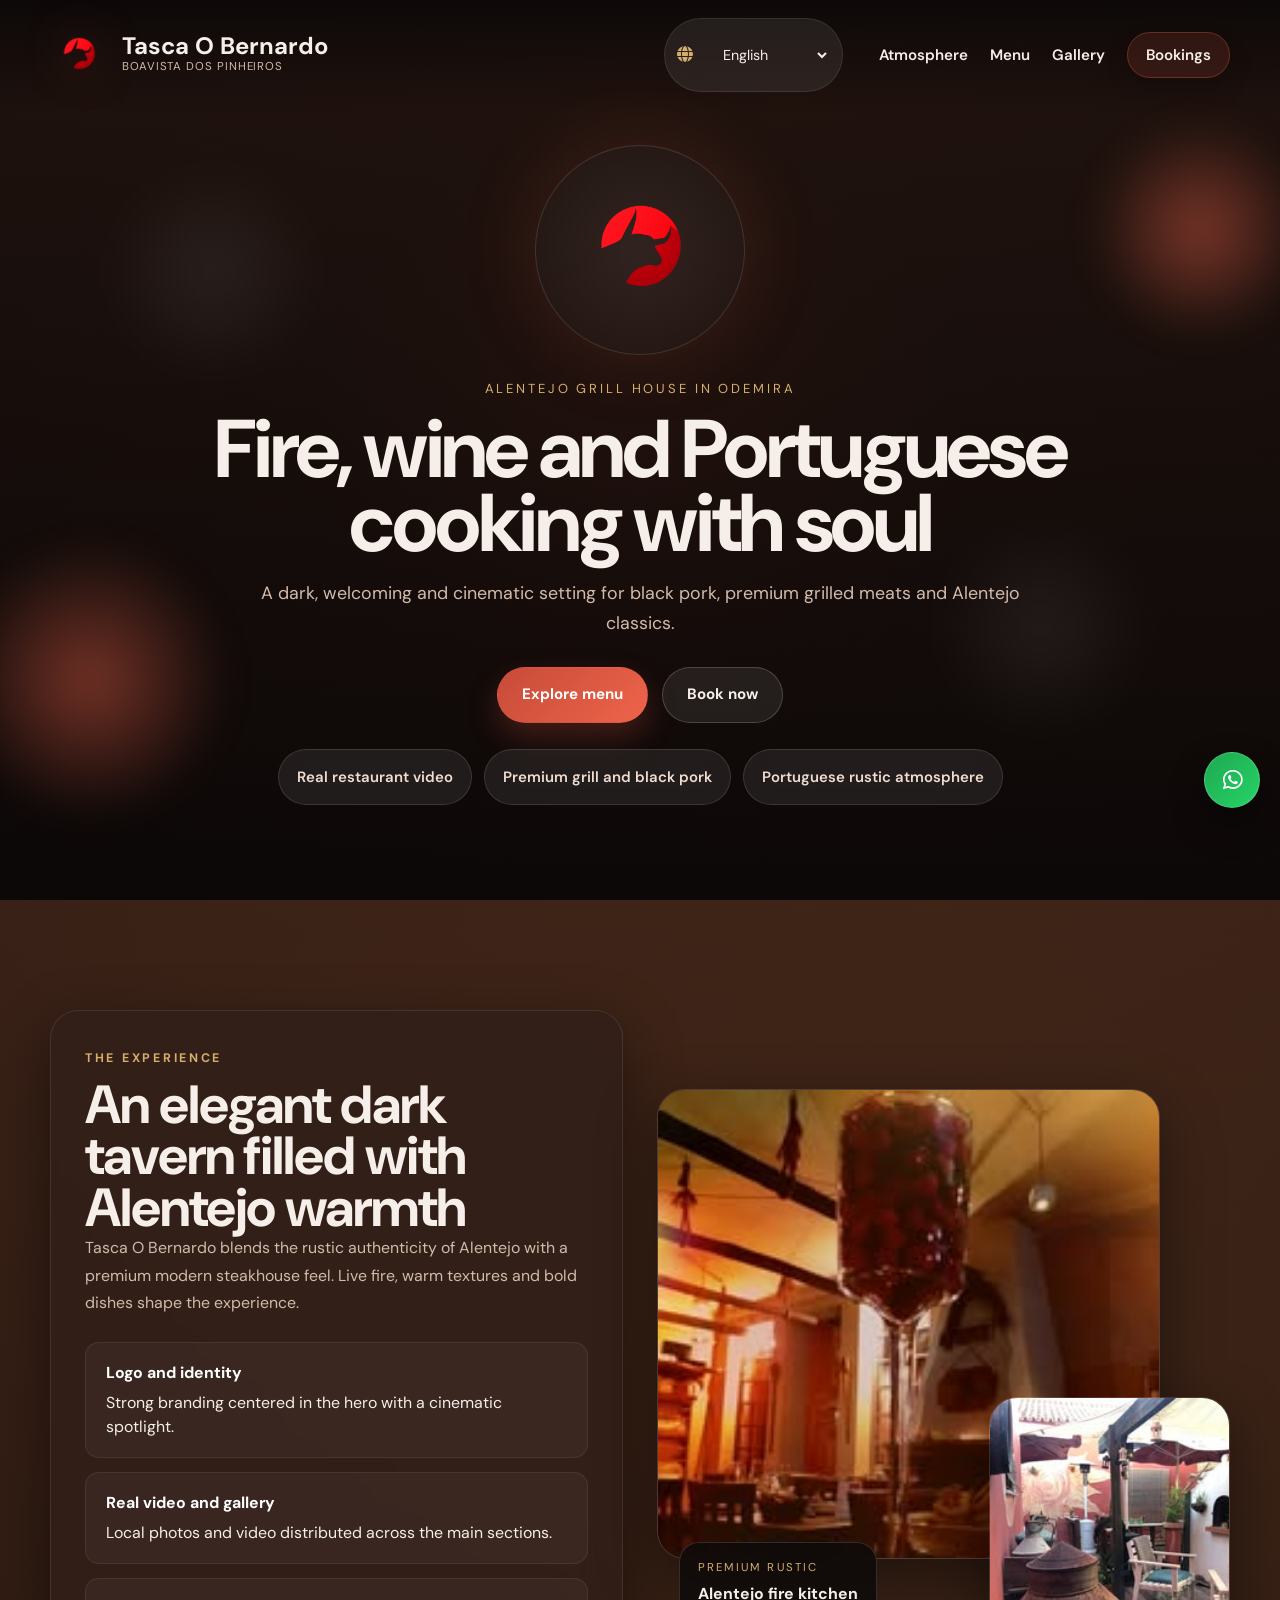
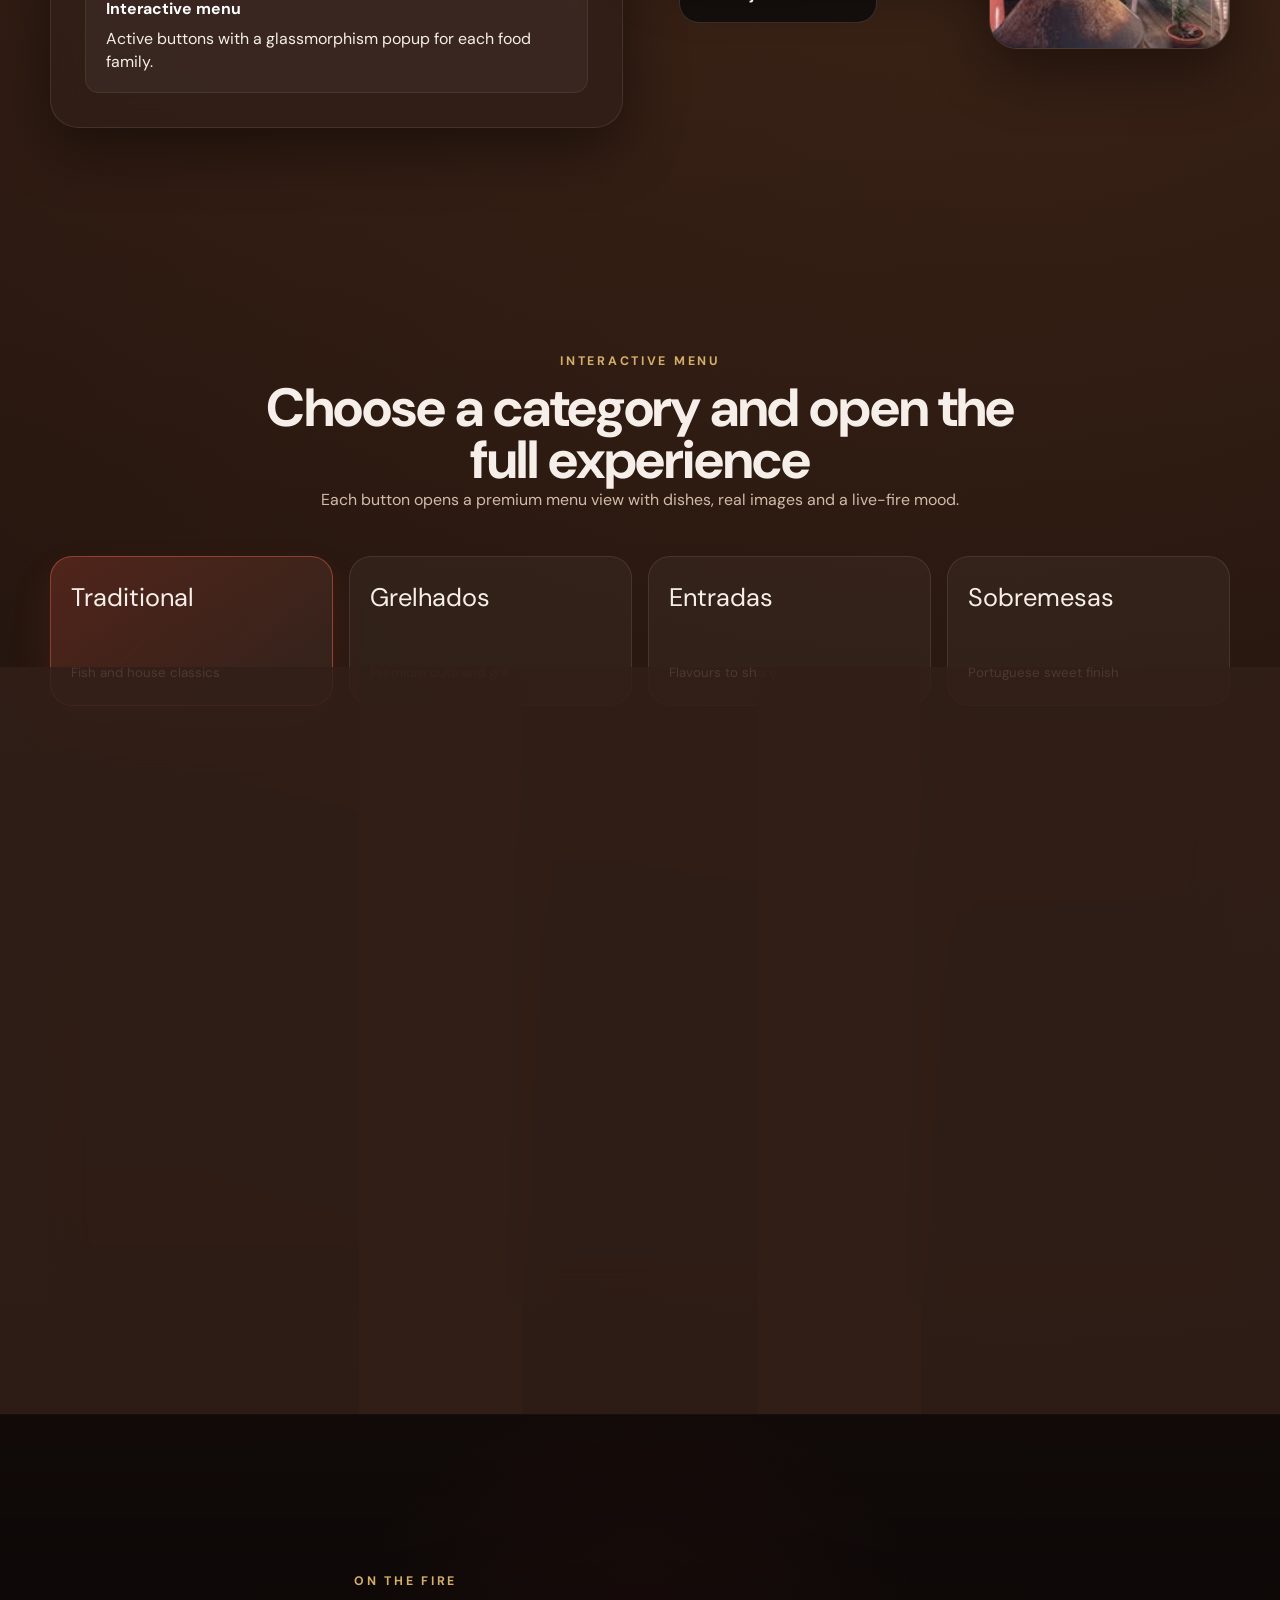
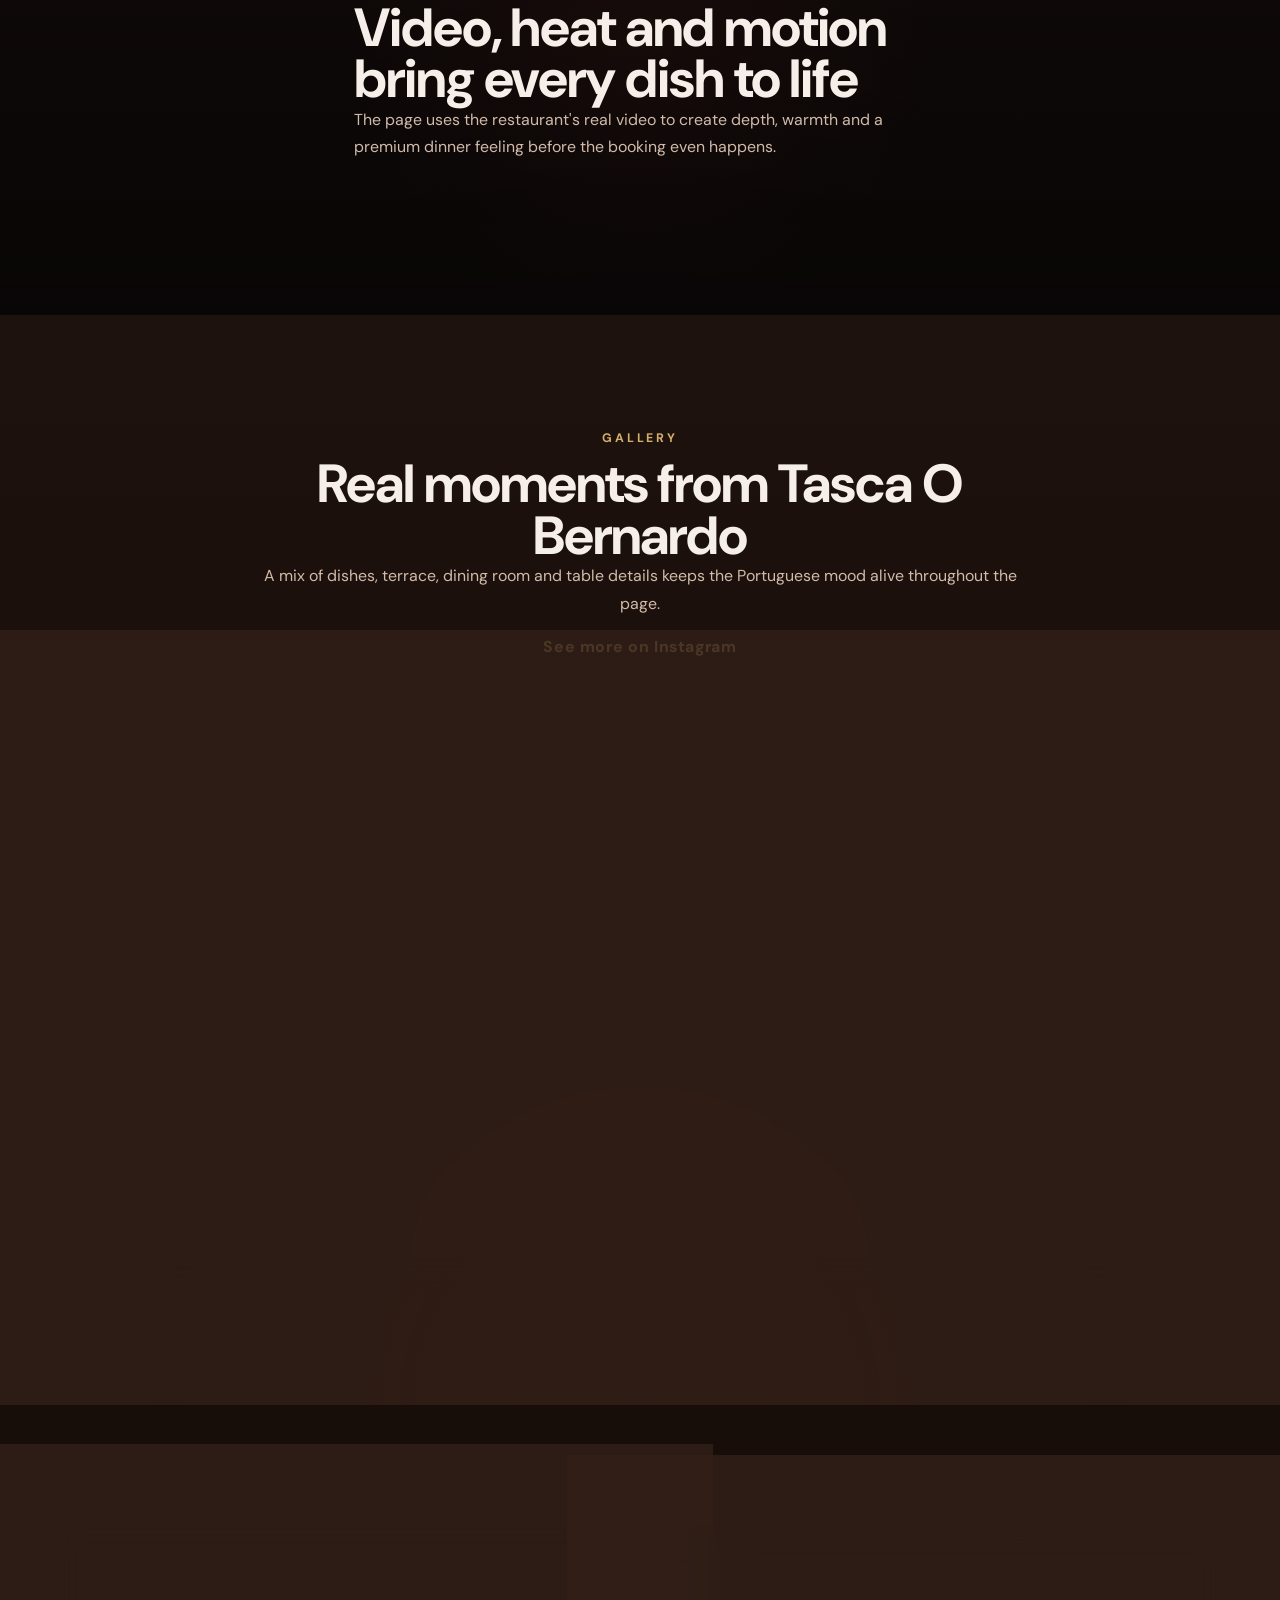
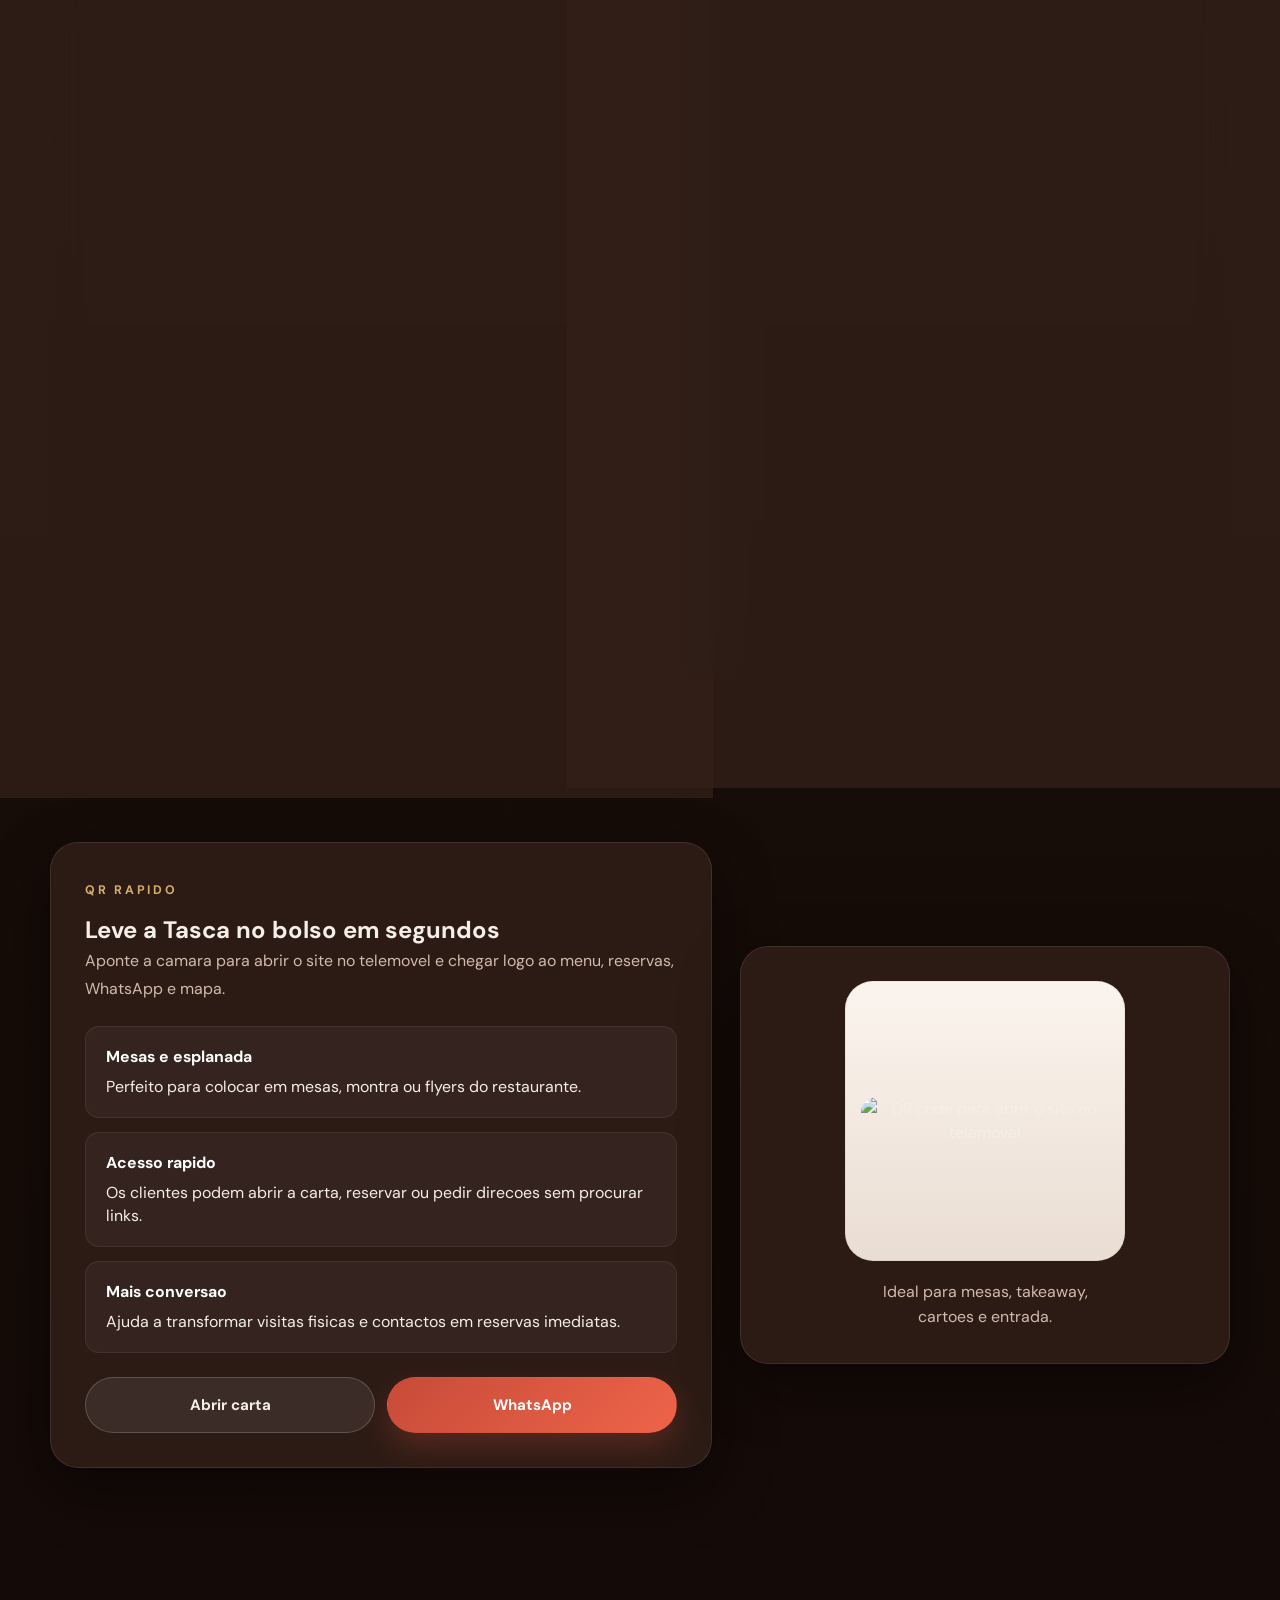
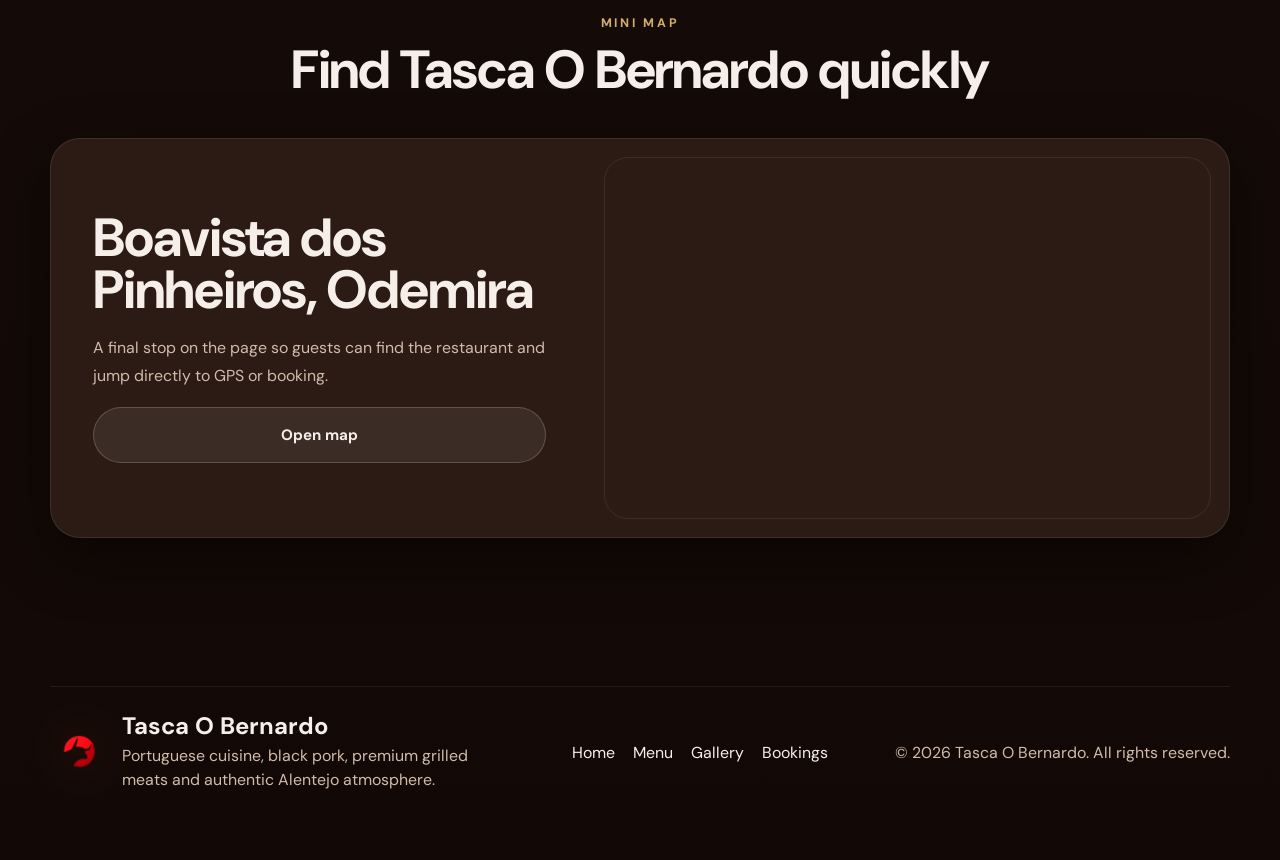
==== index.html @ 67c3524e "First commit" ====
<!DOCTYPE html>
<html lang="pt-PT">
<head>
    <meta charset="UTF-8">
    <meta name="viewport" content="width=device-width, initial-scale=1.0">
    <title>Tasca O Bernardo | Alentejo Grill House</title>
    <meta
        id="meta-description"
        name="description"
        content="Tasca O Bernardo em Boavista dos Pinheiros. Grelhados premium, porco preto, sabores do Alentejo, ambiente cinematografico e reservas rapidas."
    >
    <link rel="preconnect" href="https://fonts.googleapis.com">
    <link rel="preconnect" href="https://fonts.gstatic.com" crossorigin>
    <link href="https://fonts.googleapis.com/css2?family=DM+Sans:wght@400;500;700;800&display=swap" rel="stylesheet">
    <link rel="stylesheet" href="https://cdnjs.cloudflare.com/ajax/libs/font-awesome/6.4.0/css/all.min.css">
    <link rel="stylesheet" href="style.css">
</head>
<body>
    <a href="#main-content" class="skip-link">Saltar para o conteudo</a>

    <div class="site-shell">
        <nav class="navbar" aria-label="Navegacao principal">
            <div class="container nav-container">
                <a href="#home" class="brand-mark">
                    <img src="assets/images/tasca do bernardo logo.png" alt="Logo Tasca O Bernardo">
                    <span>
                        <strong>Tasca O Bernardo</strong>
                        <small>Boavista dos Pinheiros</small>
                    </span>
                </a>

                <div class="nav-actions">
                    <div class="language-switcher">
                        <i class="fas fa-globe" aria-hidden="true"></i>
                        <label for="language-select" class="sr-only">Selecionar idioma</label>
                        <select id="language-select" aria-label="Selecionar idioma">
                            <option value="pt">Português</option>
                            <option value="en">English</option>
                            <option value="es">Español</option>
                            <option value="fr">Français</option>
                            <option value="de">Deutsch</option>
                            <option value="it">Italiano</option>
                            <option value="nl">Nederlands</option>
                        </select>
                    </div>
                    <button class="hamburger" type="button" aria-label="Abrir menu" aria-expanded="false" aria-controls="primary-navigation">
                        <span class="bar"></span>
                        <span class="bar"></span>
                        <span class="bar"></span>
                    </button>
                </div>

                <ul class="nav-links" id="primary-navigation">
                    <li><a href="#about" data-copy="nav.story">Ambiente</a></li>
                    <li><a href="#menu-experience" data-copy="nav.menu">Carta</a></li>
                    <li><a href="#gallery" data-copy="nav.gallery">Galeria</a></li>
                    <li><a href="#contact" data-copy="nav.book">Reservas</a></li>
                </ul>
            </div>
        </nav>
        <div class="nav-backdrop" aria-hidden="true"></div>

        <main id="main-content">
            <header id="home" class="hero">
                <video
                    class="hero-video"
                    src="assets/images/AQMZI06CblpmwfCTXTdvBeIvR72ovQh9_UbAJkTEZILOD0b__8rgh8n3AA_0kz3x6SHCJ1X1GzTmnu69PPttwVN_xj80noxgqDsMZ_hiu1DZ9Q.mp4"
                    autoplay
                    muted
                    loop
                    playsinline
                ></video>
                <div class="hero-overlay"></div>
                <div class="ember ember-one"></div>
                <div class="ember ember-two"></div>
                <div class="smoke smoke-one"></div>
                <div class="smoke smoke-two"></div>

                <div class="container hero-content">
                    <div class="hero-logo-wrap reveal-up">
                        <img class="hero-logo" src="assets/images/tasca do bernardo logo.png" alt="Marca Tasca O Bernardo">
                    </div>
                    <p class="hero-kicker reveal-up" data-copy="hero.kicker">Alentejo grill house em Odemira</p>
                    <h1 class="reveal-up" data-copy="hero.title">Brasa, vinho e cozinha portuguesa com alma</h1>
                    <p class="hero-subtitle reveal-up" data-copy="hero.subtitle">
                        Um ambiente escuro, acolhedor e cinematografico para provar porco preto, grelhados premium e classicos alentejanos.
                    </p>
                    <div class="hero-buttons reveal-up">
                        <a href="#menu-experience" class="btn btn-primary" data-copy="hero.primaryCta">Explorar carta</a>
                        <a href="#contact" class="btn btn-secondary" data-copy="hero.secondaryCta">Reservar agora</a>
                    </div>
                    <ul class="hero-highlights reveal-up">
                        <li data-copy="hero.highlight1">Video real do restaurante</li>
                        <li data-copy="hero.highlight2">Brasa premium e porco preto</li>
                        <li data-copy="hero.highlight3">Atmosfera rustica portuguesa</li>
                    </ul>
                </div>
            </header>

            <section id="about" class="section section-story">
                <div class="container story-grid">
                    <div class="story-copy reveal">
                        <span class="section-tag" data-copy="story.tag">A experiencia</span>
                        <h2 data-copy="story.title">Uma tasca elegante, escura e cheia de calor alentejano</h2>
                        <p data-copy="story.body">
                            Tasca O Bernardo mistura a rustica autenticidade do Alentejo com um toque premium de steakhouse moderna. Brasa viva, texturas quentes, boa conversa e pratos intensos definem a experiencia.
                        </p>
                        <div class="story-points">
                            <article class="info-chip">
                                <strong data-copy="story.point1Title">Logo e identidade</strong>
                                <span data-copy="story.point1Text">Marca forte centrada no hero com destaque cinematografico.</span>
                            </article>
                            <article class="info-chip">
                                <strong data-copy="story.point2Title">Video e galeria real</strong>
                                <span data-copy="story.point2Text">Fotos e video locais espalhados pelas seccoes principais.</span>
                            </article>
                            <article class="info-chip">
                                <strong data-copy="story.point3Title">Carta interativa</strong>
                                <span data-copy="story.point3Text">Botoes ativos com popup glassmorphism para cada familia de pratos.</span>
                            </article>
                        </div>
                    </div>

                    <div class="story-visual reveal">
                        <div class="stack-card stack-card-main">
                            <img src="assets/images/image.png" alt="Ambiente acolhedor do restaurante">
                        </div>
                        <div class="stack-card stack-card-side">
                            <img src="assets/images/470162725_1665079141018444_509668604536751405_n.jpg" alt="Esplanada da Tasca O Bernardo">
                        </div>
                        <div class="floating-badge">
                            <span data-copy="story.badgeTop">Premium rustic</span>
                            <strong data-copy="story.badgeBottom">Alentejo fire kitchen</strong>
                        </div>
                    </div>
                </div>
            </section>

            <section id="menu-experience" class="section section-menu">
                <div class="container">
                    <div class="section-head reveal">
                        <span class="section-tag" data-copy="menu.tag">Carta interativa</span>
                        <h2 data-copy="menu.title">Escolha uma categoria e abra a experiencia completa</h2>
                        <p class="section-intro" data-copy="menu.intro">
                            Cada botao abre uma carta premium com pratos, imagens reais e ambiente visual inspirado na brasa.
                        </p>
                    </div>

                    <div class="menu-buttons reveal">
                        <button class="menu-button active" type="button" data-category="tradicional">
                            <span>Traditional</span>
                            <small data-copy="menu.buttonTraditional">Peixe e classicos da casa</small>
                        </button>
                        <button class="menu-button" type="button" data-category="grelhados">
                            <span>Grelhados</span>
                            <small data-copy="menu.buttonGrilled">Cortes premium e brasa</small>
                        </button>
                        <button class="menu-button" type="button" data-category="entradas">
                            <span>Entradas</span>
                            <small data-copy="menu.buttonStarters">Sabores para partilhar</small>
                        </button>
                        <button class="menu-button" type="button" data-category="sobremesas">
                            <span>Sobremesas</span>
                            <small data-copy="menu.buttonDesserts">Final doce portugues</small>
                        </button>
                    </div>

                    <div class="experience-grid">
                        <article class="experience-card reveal">
                            <div class="card-glow"></div>
                            <span class="section-tag">Fish</span>
                            <h3 data-copy="fish.title">Sabores do mar com sotaque alentejano</h3>
                            <p data-copy="fish.body">Camarao, ameijoas, sopa e acorda com textura de conforto e intensidade da costa.</p>
                            <ul class="feature-list">
                                <li>Shrimps</li>
                                <li>Clams</li>
                                <li>Açorda Alentejana</li>
                                <li>Soup Alentejana</li>
                            </ul>
                        </article>

                        <article class="experience-card reveal">
                            <div class="card-glow"></div>
                            <span class="section-tag">Grelhados</span>
                            <h3 data-copy="grill.title">Carnes premium com fogo lento e molhos intensos</h3>
                            <p data-copy="grill.body">Do lombo grelhado aos lombinhos com pimenta, cogumelos ou roquefort, a brasa e a estrela.</p>
                            <ul class="feature-list">
                                <li>Grilled Lamb Chop</li>
                                <li>Lombo Grelhado 250g</li>
                                <li>Espetada de Lombo</li>
                                <li>Lombinhos com Molho de Pimenta</li>
                            </ul>
                        </article>

                        <article class="experience-card reveal">
                            <div class="card-glow"></div>
                            <span class="section-tag">Porco Preto</span>
                            <h3 data-copy="blackPork.title">Cortes alentejanos para uma experiencia autentica</h3>
                            <p data-copy="blackPork.body">Secretos, plumas, lagartos e carne alentejana servidos com um acabamento robusto e memoravel.</p>
                            <ul class="feature-list">
                                <li>Secretos</li>
                                <li>Plumas</li>
                                <li>Lagartos</li>
                                <li>Carne Alentejana</li>
                            </ul>
                        </article>
                    </div>
                </div>
            </section>

            <section class="section section-cinematic">
                <video
                    class="section-video"
                    src="assets/images/AQMZI06CblpmwfCTXTdvBeIvR72ovQh9_UbAJkTEZILOD0b__8rgh8n3AA_0kz3x6SHCJ1X1GzTmnu69PPttwVN_xj80noxgqDsMZ_hiu1DZ9Q.mp4"
                    autoplay
                    muted
                    loop
                    playsinline
                ></video>
                <div class="section-video-overlay"></div>
                <div class="container cinematic-content reveal">
                    <span class="section-tag" data-copy="cinematic.tag">Ao rubro</span>
                    <h2 data-copy="cinematic.title">Video, fogo e movimento para dar vida a cada prato</h2>
                    <p data-copy="cinematic.body">A pagina usa o video real do restaurante para criar profundidade, calor e uma sensacao de jantar premium antes mesmo da reserva.</p>
                </div>
            </section>

            <section id="gallery" class="section section-gallery">
                <div class="container">
                    <div class="section-head reveal">
                        <span class="section-tag" data-copy="gallery.tag">Galeria</span>
                        <h2 data-copy="gallery.title">Momentos reais da Tasca O Bernardo</h2>
                        <p class="section-intro" data-copy="gallery.intro">Uma mistura de pratos, sala, esplanada e detalhes de mesa para manter a atmosfera portuguesa em toda a pagina.</p>
                        <a href="https://www.instagram.com/tascadobernardo/" class="gallery-link" data-copy="gallery.link" target="_blank" rel="noreferrer">Ver mais no Instagram</a>
                    </div>

                    <div class="gallery-slider reveal" id="gallery-slider" aria-label="Galeria de fotos" tabindex="0">
                        <div class="gallery-track">
                            <figure class="gallery-slide is-active">
                                <img src="assets/images/469957553_1665079424351749_782398373624564268_n.jpg" alt="Prato de carne grelhada">
                            </figure>
                            <figure class="gallery-slide">
                                <img src="assets/images/469875042_1665079437685081_3229248491716602161_n.jpg" alt="Costeletas com molho cremoso">
                            </figure>
                            <figure class="gallery-slide">
                                <img src="assets/images/469988535_1665079514351740_7717206032578285559_n.jpg" alt="Lombinhos com molho de cogumelos">
                            </figure>
                            <figure class="gallery-slide">
                                <img src="assets/images/55892336_331867177672987_6975823768346165248_n.jpg" alt="Açorda alentejana">
                            </figure>
                            <figure class="gallery-slide">
                                <img src="assets/images/55935496_331870727672632_7385020940612009984_n.jpg" alt="Cenouras alentejanas com azeitonas">
                            </figure>
                            <figure class="gallery-slide">
                                <img src="assets/images/image.png" alt="Taça e interior do restaurante">
                            </figure>
                            <figure class="gallery-slide">
                                <img src="assets/images/470162725_1665079141018444_509668604536751405_n.jpg" alt="Esplanada exterior">
                            </figure>
                            <figure class="gallery-slide">
                                <img src="assets/images/470125189_1665079541018404_1252334412030162214_n.jpg" alt="Entrada da Tasca O Bernardo">
                            </figure>
                        </div>
                        <div class="gallery-controls">
                            <button type="button" class="gallery-control" data-direction="prev" aria-label="Slide anterior">
                                <i class="fas fa-arrow-left"></i>
                            </button>
                            <button type="button" class="gallery-control" data-direction="next" aria-label="Slide seguinte">
                                <i class="fas fa-arrow-right"></i>
                            </button>
                        </div>
                        <div class="gallery-dots" id="gallery-dots" aria-label="Selecionar imagem da galeria"></div>
                    </div>
                </div>
            </section>

            <section id="contact" class="section section-contact">
                <div class="container contact-grid">
                    <div class="contact-panel reveal">
                        <span class="section-tag" data-copy="contact.tag">Reservas</span>
                        <h2 data-copy="contact.title">Reserve uma mesa para a sua proxima noite de brasa</h2>
                        <p class="section-intro contact-intro" data-copy="contact.intro">
                            Ligue, envie SMS, use WhatsApp ou preencha o formulario para preparar a sua reserva com rapidez.
                        </p>

                        <div class="contact-stack">
                            <div class="contact-card">
                                <i class="fas fa-phone"></i>
                                <div>
                                    <strong data-copy="contact.phoneTitle">Telefone</strong>
                                    <a href="tel:920461581">920 461 581</a>
                                </div>
                            </div>
                            <div class="contact-card">
                                <i class="fas fa-location-dot"></i>
                                <div>
                                    <strong data-copy="contact.addressTitle">Morada</strong>
                                    <span>Avenida do Comércio 6, Boavista dos Pinheiros, Odemira</span>
                                </div>
                            </div>
                        </div>

                        <div class="contact-facts">
                            <article class="fact-card">
                                <span class="fact-label" data-copy="contact.hoursTitle">Horário</span>
                                <strong data-copy="contact.hoursValue">Seg. a sáb. · 12:00-16:00 / 19:00-00:00</strong>
                                <span class="fact-note" data-copy="contact.hoursNote">Domingo encerrado</span>
                            </article>
                            <article class="fact-card">
                                <span class="fact-label" data-copy="contact.priceTitle">Preço médio</span>
                                <strong data-copy="contact.priceValue">15€-20€ por pessoa</strong>
                                <span class="fact-note" data-copy="contact.priceNote">Faixa pública média do restaurante</span>
                            </article>
                        </div>

                        <div class="social-row">
                            <a href="https://www.instagram.com/tascadobernardo/" class="social-link" aria-label="Instagram" target="_blank" rel="noreferrer">
                                <i class="fab fa-instagram"></i>
                            </a>
                            <a href="http://facebook.com/tascaobernardo" class="social-link" aria-label="Facebook" target="_blank" rel="noreferrer">
                                <i class="fab fa-facebook-f"></i>
                            </a>
                            <a href="https://wa.me/351920461581?text=Olá%20Tasca%20O%20Bernardo,%20gostaria%20de%20fazer%20uma%20reserva." class="social-link" aria-label="WhatsApp" target="_blank" rel="noreferrer">
                                <i class="fab fa-whatsapp"></i>
                            </a>
                        </div>
                    </div>

                    <div class="reservation-panel reveal">
                        <form id="reservation-form" novalidate>
                            <div class="form-head">
                                <h3 data-copy="form.title">Pedido de reserva</h3>
                                <p data-copy="form.subtitle">Escolha os detalhes e enviamos consigo para confirmar.</p>
                            </div>
                            <div class="form-group">
                                <label for="name" data-copy="form.name">Nome</label>
                                <input id="name" name="name" type="text" placeholder="O seu nome" autocomplete="name" enterkeyhint="next" required>
                            </div>
                            <div class="form-row">
                                <div class="form-group">
                                    <label for="phone" data-copy="form.phone">Telefone</label>
                                    <input id="phone" name="phone" type="tel" placeholder="+351..." autocomplete="tel" inputmode="tel" enterkeyhint="next" required>
                                </div>
                                <div class="form-group">
                                    <label for="guests" data-copy="form.guests">Pessoas</label>
                                    <select id="guests" name="guests" required>
                                        <option value="">Selecionar</option>
                                        <option value="2">2 pessoas</option>
                                        <option value="4">4 pessoas</option>
                                        <option value="6">6 pessoas</option>
                                        <option value="8+">8 ou mais</option>
                                    </select>
                                </div>
                            </div>
                            <div class="form-row">
                                <div class="form-group">
                                    <label for="date" data-copy="form.date">Data</label>
                                    <input id="date" name="date" type="date" autocomplete="off" required>
                                </div>
                                <div class="form-group">
                                    <label for="time" data-copy="form.time">Hora</label>
                                    <input id="time" name="time" type="time" autocomplete="off" required>
                                </div>
                            </div>
                            <div class="form-group">
                                <label for="message" data-copy="form.message">Pedido especial</label>
                                <textarea id="message" name="message" rows="4" placeholder="Ex.: aniversario, mesa na esplanada, jantar romântico..." enterkeyhint="send"></textarea>
                            </div>
                            <button type="submit" class="btn btn-primary btn-block" data-copy="form.submit">Preparar reserva</button>
                            <p id="form-message" class="form-message" aria-live="polite"></p>
                            <div id="reservation-actions" class="reservation-actions" hidden>
                                <a id="reservation-sms" href="#" class="btn btn-secondary" data-copy="form.sms">Enviar por SMS</a>
                                <a id="reservation-call" href="tel:920461581" class="btn btn-dark" data-copy="form.call">Ligar agora</a>
                            </div>
                        </form>
                    </div>
                </div>
            </section>

            <section class="section section-qr">
                <div class="container qr-grid">
                    <div class="qr-copy reveal">
                        <span class="section-tag" data-copy="qr.tag">QR rapido</span>
                        <h2 data-copy="qr.title">Leve a Tasca no bolso em segundos</h2>
                        <p class="section-intro" data-copy="qr.intro">
                            Aponte a camara para abrir o site no telemovel e chegar logo ao menu, reservas, WhatsApp e mapa.
                        </p>
                        <div class="qr-points">
                            <article class="info-chip">
                                <strong data-copy="qr.point1Title">Mesas e esplanada</strong>
                                <span data-copy="qr.point1Text">Perfeito para colocar em mesas, montra ou flyers do restaurante.</span>
                            </article>
                            <article class="info-chip">
                                <strong data-copy="qr.point2Title">Acesso rapido</strong>
                                <span data-copy="qr.point2Text">Os clientes podem abrir a carta, reservar ou pedir direcoes sem procurar links.</span>
                            </article>
                            <article class="info-chip">
                                <strong data-copy="qr.point3Title">Mais conversao</strong>
                                <span data-copy="qr.point3Text">Ajuda a transformar visitas fisicas e contactos em reservas imediatas.</span>
                            </article>
                        </div>
                        <div class="qr-actions">
                            <a href="#menu-experience" class="btn btn-secondary" data-copy="qr.menu">Abrir carta</a>
                            <a href="https://wa.me/351920461581?text=Olá%20Tasca%20O%20Bernardo,%20gostaria%20de%20fazer%20uma%20reserva." class="btn btn-primary" data-copy="qr.whatsapp" target="_blank" rel="noreferrer">WhatsApp</a>
                        </div>
                    </div>

                    <div class="qr-card reveal">
                        <div class="qr-frame">
                            <img id="qr-code-image" src="" alt="QR code para abrir o site no telemovel">
                        </div>
                        <p class="qr-note" data-copy="qr.note">Ideal para mesas, takeaway, cartoes e entrada.</p>
                    </div>
                </div>
            </section>

            <section class="section section-map">
                <div class="container">
                    <div class="section-head reveal">
                        <span class="section-tag" data-copy="map.tag">Mini map</span>
                        <h2 data-copy="map.title">Encontre a Tasca O Bernardo rapidamente</h2>
                    </div>
                    <div class="map-card reveal">
                        <div class="map-copy">
                            <h3 data-copy="map.copyTitle">Boavista dos Pinheiros, Odemira</h3>
                            <p data-copy="map.copyBody">Uma ultima paragem na pagina para localizar a casa e seguir diretamente para a reserva ou para o GPS.</p>
                            <a
                                href="https://www.google.com/maps/search/?api=1&query=Avenida+do+Com%C3%A9rcio+6,+Boavista+dos+Pinheiros,+Odemira,+Portugal"
                                target="_blank"
                                rel="noreferrer"
                                class="btn btn-secondary"
                                data-copy="map.button"
                            >Abrir no mapa</a>
                        </div>
                        <div class="map-frame">
                            <iframe
                                title="Mapa Tasca O Bernardo"
                                src="https://www.google.com/maps?q=Avenida%20do%20Com%C3%A9rcio%206,%20Boavista%20dos%20Pinheiros,%20Odemira,%20Portugal&output=embed"
                                loading="lazy"
                                referrerpolicy="no-referrer-when-downgrade"
                            ></iframe>
                        </div>
                    </div>
                </div>
            </section>
        </main>

        <footer class="footer">
            <div class="container footer-content">
                <div class="footer-brand">
                    <img src="assets/images/tasca do bernardo logo.png" alt="Marca Tasca O Bernardo">
                    <div>
                        <strong>Tasca O Bernardo</strong>
                        <p data-copy="footer.text">Cozinha portuguesa, porco preto, grelhados premium e atmosfera alentejana autêntica.</p>
                    </div>
                </div>
                <div class="footer-links">
                    <a href="#home">Home</a>
                    <a href="#menu-experience" data-copy="footer.menu">Carta</a>
                    <a href="#gallery" data-copy="footer.gallery">Galeria</a>
                    <a href="#contact" data-copy="footer.book">Reservas</a>
                </div>
                <p class="footer-copy" data-copy="footer.copy">© 2026 Tasca O Bernardo. Todos os direitos reservados.</p>
            </div>
        </footer>
    </div>

    <div class="menu-modal" id="menu-modal" hidden>
        <div class="menu-modal-backdrop" data-close-modal></div>
        <div class="menu-modal-panel" role="dialog" aria-modal="true" aria-labelledby="menu-modal-title" tabindex="-1">
            <button class="menu-modal-close" type="button" aria-label="Fechar modal" data-close-modal>
                <i class="fas fa-xmark"></i>
            </button>
            <div class="menu-modal-media" id="menu-modal-media"></div>
            <div class="menu-modal-body">
                <span class="section-tag" id="menu-modal-tag">Carta</span>
                <h3 id="menu-modal-title">Categoria</h3>
                <p id="menu-modal-description" class="menu-modal-description"></p>
                <div id="menu-modal-groups" class="menu-modal-groups"></div>
            </div>
        </div>
    </div>

    <a
        class="whatsapp-float"
        href="https://wa.me/351920461581?text=Olá%20Tasca%20O%20Bernardo,%20gostaria%20de%20reservar%20uma%20mesa."
        target="_blank"
        rel="noreferrer"
        aria-label="Reservar por WhatsApp"
    >
        <i class="fab fa-whatsapp"></i>
    </a>

    <a href="#home" class="back-to-top" aria-label="Voltar ao topo">
        <i class="fas fa-arrow-up"></i>
    </a>

    <script src="script.js"></script>
</body>
</html>
---- style.css ----
:root {
    --bg: #2a1a14;
    --bg-deep: #170d09;
    --surface: rgba(49, 31, 24, 0.84);
    --surface-strong: rgba(64, 40, 31, 0.92);
    --surface-soft: rgba(255, 255, 255, 0.07);
    --stroke: rgba(255, 255, 255, 0.09);
    --stroke-strong: rgba(255, 255, 255, 0.18);
    --text: #f6efe9;
    --muted: #d2bbab;
    --accent: #c74b38;
    --accent-strong: #ee644a;
    --accent-soft: rgba(199, 75, 56, 0.18);
    --gold: #d4ae6b;
    --shadow: 0 20px 60px rgba(0, 0, 0, 0.45);
    --radius-lg: 28px;
    --radius-md: 20px;
    --radius-sm: 14px;
    --container: min(1180px, calc(100% - 32px));
    --transition: 260ms ease;
    --font-display: "Google Sans", "Google Sans Text", "Product Sans", "DM Sans", sans-serif;
    --font-body: "Google Sans", "Google Sans Text", "Product Sans", "DM Sans", sans-serif;
}

* {
    box-sizing: border-box;
    margin: 0;
    padding: 0;
}

html {
    font-size: clamp(14px, 0.18vw + 13.6px, 16px);
    scroll-behavior: smooth;
}

main > header,
main > section {
    scroll-margin-top: 108px;
}

body {
    font-family: var(--font-body);
    line-height: 1.5;
    background:
        radial-gradient(circle at top, rgba(164, 86, 54, 0.2), transparent 34%),
        radial-gradient(circle at 80% 20%, rgba(142, 88, 42, 0.12), transparent 26%),
        linear-gradient(180deg, #2d1b14 0%, #1a0f0a 52%, #120906 100%);
    color: var(--text);
    min-height: 100vh;
    overflow-x: hidden;
}

body.menu-open,
body.modal-open {
    overflow: hidden;
}

img,
video,
iframe {
    display: block;
    max-width: 100%;
}

button,
input,
textarea,
select {
    font: inherit;
}

a {
    color: inherit;
    text-decoration: none;
}

ul {
    list-style: none;
}

.container {
    width: var(--container);
    margin: 0 auto;
}

.site-shell {
    position: relative;
}

.skip-link,
.sr-only {
    position: absolute;
}

.skip-link {
    left: 18px;
    top: -48px;
    z-index: 1000;
    background: var(--accent);
    color: #fff;
    padding: 10px 14px;
    border-radius: 999px;
    transition: top var(--transition);
}

.skip-link:focus {
    top: 18px;
}

.sr-only {
    width: 1px;
    height: 1px;
    padding: 0;
    margin: -1px;
    overflow: hidden;
    clip: rect(0, 0, 0, 0);
    white-space: nowrap;
    border: 0;
}

.section {
    position: relative;
    padding: 110px 0;
}

.section-story {
    overflow: clip;
}

.section-head {
    text-align: center;
    margin: 0 auto 42px;
    max-width: 760px;
}

.gallery-link {
    display: inline-flex;
    align-items: center;
    justify-content: center;
    margin-top: 18px;
    color: var(--gold);
    font-weight: 700;
    letter-spacing: 0.04em;
}

.gallery-link:hover,
.gallery-link:focus-visible {
    color: #f4d099;
}

.section-tag {
    display: inline-flex;
    align-items: center;
    gap: 8px;
    margin-bottom: 12px;
    letter-spacing: 0.22em;
    text-transform: uppercase;
    color: var(--gold);
    font-size: 0.78rem;
    font-weight: 700;
}

.section-head h2,
.story-copy h2,
.cinematic-content h2,
.contact-panel h2,
.map-copy h3,
.experience-card h3,
.menu-modal-body h3 {
    font-family: var(--font-display);
    font-size: clamp(2rem, 4.2vw, 3.45rem);
    line-height: 0.96;
    letter-spacing: -0.02em;
}

.section-intro,
.story-copy p,
.experience-card p,
.cinematic-content p,
.contact-intro,
.map-copy p,
.menu-modal-description {
    color: var(--muted);
    line-height: 1.72;
}

.navbar {
    position: fixed;
    inset: 0 0 auto;
    z-index: 40;
    padding: 18px 0;
    background: linear-gradient(180deg, rgba(8, 6, 7, 0.8), rgba(8, 6, 7, 0));
    transition: padding var(--transition), background-color var(--transition), box-shadow var(--transition);
}

.navbar.scrolled {
    padding: 12px 0;
    background: rgba(12, 9, 10, 0.92);
    backdrop-filter: blur(16px);
    box-shadow: 0 14px 40px rgba(0, 0, 0, 0.32);
}

.nav-container {
    display: flex;
    align-items: center;
    justify-content: space-between;
    gap: 24px;
}

.brand-mark {
    display: inline-flex;
    align-items: center;
    gap: 14px;
    flex: 1 1 auto;
    min-width: 0;
}

.brand-mark img,
.footer-brand img {
    width: 58px;
    height: 58px;
    object-fit: contain;
    filter: drop-shadow(0 0 24px rgba(238, 100, 74, 0.3));
}

.brand-mark strong,
.footer-brand strong {
    display: block;
    font-family: var(--font-display);
    font-size: 1.5rem;
    line-height: 0.95;
}

.brand-mark small {
    display: block;
    color: var(--muted);
    letter-spacing: 0.08em;
    text-transform: uppercase;
    font-size: 0.72rem;
}

.nav-actions {
    margin-left: auto;
    display: flex;
    align-items: center;
    flex-shrink: 0;
    gap: 14px;
}

.language-switcher {
    display: inline-flex;
    align-items: center;
    gap: 10px;
    padding: 8px 12px;
    background: rgba(255, 255, 255, 0.08);
    border: 1px solid var(--stroke);
    border-radius: 999px;
    backdrop-filter: blur(14px);
}

.language-switcher i {
    color: var(--gold);
}

.language-switcher select {
    width: auto;
    border: 0;
    background: transparent;
    color: var(--text);
    font-size: 0.9rem;
    outline: none;
    cursor: pointer;
}

.language-switcher option {
    color: #111;
}

.nav-links {
    display: flex;
    align-items: center;
    gap: 22px;
    margin-left: 12px;
}

.nav-links a {
    position: relative;
    color: var(--text);
    font-weight: 600;
    font-size: 0.95rem;
}

.nav-links li:last-child a {
    padding: 12px 18px;
    border-radius: 999px;
    background: rgba(199, 75, 56, 0.16);
    border: 1px solid rgba(238, 100, 74, 0.3);
    box-shadow: 0 12px 24px rgba(0, 0, 0, 0.14);
}

.nav-links a::after {
    content: "";
    position: absolute;
    left: 0;
    bottom: -8px;
    width: 100%;
    height: 2px;
    transform: scaleX(0);
    transform-origin: center;
    background: linear-gradient(90deg, transparent, var(--accent-strong), transparent);
    transition: transform var(--transition);
}

.nav-links a:hover::after,
.nav-links a:focus-visible::after {
    transform: scaleX(1);
}

.nav-links li:last-child a::after {
    display: none;
}

.nav-backdrop {
    position: fixed;
    inset: 0;
    z-index: 38;
    background: rgba(4, 3, 4, 0.54);
    backdrop-filter: blur(3px);
    opacity: 0;
    pointer-events: none;
    transition: opacity var(--transition);
}

body.menu-open .nav-backdrop {
    opacity: 1;
    pointer-events: auto;
}

.hamburger {
    display: none;
    border: 0;
    background: rgba(255, 255, 255, 0.08);
    border-radius: 12px;
    padding: 10px;
    cursor: pointer;
}

.bar {
    display: block;
    width: 24px;
    height: 2px;
    background: #fff;
    transition: transform var(--transition), opacity var(--transition);
}

.bar + .bar {
    margin-top: 5px;
}

.hero {
    position: relative;
    min-height: 100vh;
    display: flex;
    align-items: center;
    overflow: hidden;
}

.hero-video,
.section-video {
    position: absolute;
    inset: 0;
    width: 100%;
    height: 100%;
    object-fit: cover;
}

.hero-overlay,
.section-video-overlay {
    position: absolute;
    inset: 0;
    background:
        linear-gradient(180deg, rgba(7, 5, 6, 0.55), rgba(7, 5, 6, 0.9)),
        radial-gradient(circle at center, rgba(199, 75, 56, 0.18), transparent 42%);
}

.hero-content,
.cinematic-content {
    position: relative;
    z-index: 2;
}

.hero-content {
    padding: 140px 0 90px;
    display: grid;
    justify-items: center;
    text-align: center;
}

.hero-logo-wrap {
    display: inline-flex;
    justify-content: center;
    align-items: center;
    width: min(210px, 44vw);
    aspect-ratio: 1;
    margin-bottom: 24px;
    border-radius: 50%;
    background: radial-gradient(circle, rgba(255, 255, 255, 0.08), rgba(255, 255, 255, 0.01));
    border: 1px solid rgba(255, 255, 255, 0.12);
    box-shadow: 0 0 80px rgba(238, 100, 74, 0.15);
}

.hero-logo {
    width: 72%;
    height: auto;
    object-fit: contain;
}

.hero-kicker {
    color: var(--gold);
    text-transform: uppercase;
    letter-spacing: 0.22em;
    font-size: 0.82rem;
    margin-bottom: 14px;
}

.hero h1 {
    font-family: var(--font-display);
    font-size: clamp(2.85rem, 6.8vw, 5.15rem);
    line-height: 0.9;
    max-width: 980px;
    margin: 0 auto 18px;
    letter-spacing: -0.04em;
}

.hero-subtitle {
    max-width: 760px;
    margin: 0 auto 28px;
    color: var(--muted);
    font-size: clamp(0.96rem, 1.7vw, 1.12rem);
    line-height: 1.7;
}

.hero-buttons {
    display: flex;
    justify-content: center;
    flex-wrap: wrap;
    gap: 14px;
    margin-bottom: 26px;
}

.hero-highlights {
    display: flex;
    justify-content: center;
    flex-wrap: wrap;
    gap: 12px;
}

.hero-highlights li {
    display: inline-flex;
    align-items: center;
    justify-content: center;
    min-height: 56px;
    padding: 12px 18px;
    border-radius: 999px;
    background: rgba(255, 255, 255, 0.08);
    border: 1px solid rgba(255, 255, 255, 0.12);
    color: #f1ddd0;
    font-size: 0.94rem;
    font-weight: 600;
    backdrop-filter: blur(10px);
}

.btn {
    display: inline-flex;
    justify-content: center;
    align-items: center;
    gap: 10px;
    min-height: 56px;
    padding: 14px 24px;
    border-radius: 999px;
    border: 1px solid transparent;
    cursor: pointer;
    font-size: 0.95rem;
    font-weight: 700;
    transition: transform var(--transition), box-shadow var(--transition), background-color var(--transition), border-color var(--transition);
}

.btn:hover,
.btn:focus-visible,
.menu-button:hover,
.menu-button:focus-visible,
.gallery-control:hover,
.gallery-control:focus-visible,
.social-link:hover,
.social-link:focus-visible,
.back-to-top:hover,
.back-to-top:focus-visible,
.whatsapp-float:hover,
.whatsapp-float:focus-visible {
    transform: translateY(-2px);
}

.btn-primary {
    background: linear-gradient(135deg, var(--accent), var(--accent-strong));
    color: #fff;
    box-shadow: 0 14px 30px rgba(199, 75, 56, 0.28);
}

.btn-secondary {
    background: rgba(255, 255, 255, 0.08);
    border-color: rgba(255, 255, 255, 0.18);
    color: var(--text);
}

.btn-dark {
    background: rgba(11, 9, 10, 0.82);
    border-color: rgba(255, 255, 255, 0.16);
    color: var(--text);
}

.story-grid,
.contact-grid,
.map-card {
    display: grid;
    gap: 34px;
    align-items: center;
}

.story-grid > *,
.contact-grid > *,
.map-card > * {
    min-width: 0;
}

.story-grid,
.contact-grid {
    grid-template-columns: repeat(2, minmax(0, 1fr));
}

.story-copy,
.contact-panel,
.reservation-panel,
.map-card,
.experience-card,
.gallery-slider,
.menu-modal-panel {
    background: var(--surface);
    border: 1px solid var(--stroke);
    box-shadow: var(--shadow);
    backdrop-filter: blur(18px);
}

.story-copy,
.contact-panel,
.reservation-panel {
    border-radius: var(--radius-lg);
    padding: clamp(24px, 3vw, 34px);
}

.story-points {
    display: grid;
    gap: 14px;
    margin-top: 26px;
}

.info-chip {
    padding: 18px 20px;
    border-radius: var(--radius-sm);
    background: rgba(255, 255, 255, 0.04);
    border: 1px solid rgba(255, 255, 255, 0.07);
}

.info-chip strong {
    display: block;
    margin-bottom: 6px;
    color: #fff;
}

.story-visual {
    position: relative;
    min-height: 560px;
    isolation: isolate;
}

.stack-card {
    position: absolute;
    overflow: hidden;
    border-radius: 28px;
    border: 1px solid rgba(255, 255, 255, 0.12);
    box-shadow: var(--shadow);
}

.stack-card img {
    width: 100%;
    height: 100%;
    object-fit: cover;
}

.stack-card-main {
    inset: 0 70px 90px 0;
}

.stack-card-side {
    width: 42%;
    height: 45%;
    right: 0;
    bottom: 0;
}

.floating-badge {
    position: absolute;
    left: 22px;
    bottom: 26px;
    z-index: 2;
    padding: 16px 18px;
    border-radius: 20px;
    background: rgba(11, 9, 10, 0.78);
    border: 1px solid rgba(255, 255, 255, 0.14);
    backdrop-filter: blur(12px);
}

.floating-badge span {
    display: block;
    color: var(--gold);
    text-transform: uppercase;
    letter-spacing: 0.18em;
    font-size: 0.72rem;
    margin-bottom: 6px;
}

.menu-buttons {
    display: grid;
    grid-template-columns: repeat(auto-fit, minmax(min(100%, 220px), 1fr));
    gap: 16px;
    margin-bottom: 32px;
}

.menu-button {
    position: relative;
    display: flex;
    flex-direction: column;
    justify-content: space-between;
    text-align: left;
    min-height: 150px;
    padding: 22px 20px;
    border-radius: 22px;
    border: 1px solid var(--stroke);
    background: rgba(255, 255, 255, 0.04);
    color: var(--text);
    cursor: pointer;
    transition: transform var(--transition), background-color var(--transition), border-color var(--transition), box-shadow var(--transition);
}

.menu-button span {
    display: block;
    font-family: var(--font-display);
    font-size: 1.6rem;
    margin-bottom: 8px;
}

.menu-button small {
    color: var(--muted);
    line-height: 1.5;
}

.menu-button.active {
    background: linear-gradient(135deg, rgba(199, 75, 56, 0.26), rgba(255, 255, 255, 0.05));
    border-color: rgba(238, 100, 74, 0.46);
    box-shadow: 0 22px 40px rgba(199, 75, 56, 0.14);
}

.experience-grid {
    display: grid;
    grid-template-columns: repeat(auto-fit, minmax(260px, 1fr));
    gap: 18px;
}

.experience-card {
    position: relative;
    overflow: hidden;
    display: grid;
    gap: 14px;
    border-radius: 24px;
    padding: 28px;
}

.card-glow {
    position: absolute;
    inset: auto -10% -20% auto;
    width: 150px;
    height: 150px;
    border-radius: 50%;
    background: radial-gradient(circle, rgba(238, 100, 74, 0.28), transparent 70%);
    filter: blur(8px);
}

.feature-list {
    display: grid;
    gap: 10px;
    margin-top: 22px;
}

.feature-list li {
    position: relative;
    padding-left: 18px;
    color: #f2e1d2;
}

.feature-list li::before {
    content: "";
    position: absolute;
    left: 0;
    top: 10px;
    width: 8px;
    height: 8px;
    border-radius: 50%;
    background: linear-gradient(135deg, var(--gold), var(--accent-strong));
    box-shadow: 0 0 12px rgba(238, 100, 74, 0.45);
}

.section-cinematic {
    overflow: hidden;
    min-height: 440px;
    display: flex;
    align-items: center;
}

.cinematic-content {
    max-width: 660px;
    padding: 44px;
    border-radius: 30px;
}

.section-gallery {
    background:
        linear-gradient(180deg, rgba(255, 255, 255, 0.01), rgba(255, 255, 255, 0)),
        radial-gradient(circle at bottom, rgba(199, 75, 56, 0.08), transparent 40%);
}

.gallery-slider {
    position: relative;
    display: grid;
    overflow: hidden;
    border-radius: 30px;
    padding: 16px;
}

.gallery-track {
    position: relative;
    min-height: clamp(320px, 52vw, 560px);
}

.gallery-slide {
    position: absolute;
    inset: 0;
    opacity: 0;
    transform: scale(1.03);
    transition: opacity 700ms ease, transform 700ms ease;
}

.gallery-slide.is-active {
    opacity: 1;
    transform: scale(1);
}

.gallery-slide img {
    width: 100%;
    height: clamp(320px, 52vw, 560px);
    object-fit: cover;
    border-radius: 24px;
}

.gallery-controls {
    position: absolute;
    right: 32px;
    bottom: 32px;
    display: flex;
    gap: 10px;
    z-index: 2;
}

.gallery-dots {
    position: absolute;
    left: 50%;
    bottom: 28px;
    z-index: 2;
    display: flex;
    gap: 10px;
    flex-wrap: wrap;
    justify-content: center;
    width: min(100% - 164px, 320px);
    transform: translateX(-50%);
}

.gallery-dot {
    width: 12px;
    height: 12px;
    border: 1px solid rgba(255, 255, 255, 0.34);
    border-radius: 999px;
    background: rgba(255, 255, 255, 0.22);
    cursor: pointer;
    transition: width var(--transition), background-color var(--transition), border-color var(--transition), transform var(--transition);
}

.gallery-dot.is-active {
    width: 36px;
    background: var(--accent-strong);
    border-color: rgba(255, 255, 255, 0.56);
}

.gallery-control,
.social-link,
.back-to-top,
.whatsapp-float,
.menu-modal-close {
    display: inline-flex;
    justify-content: center;
    align-items: center;
    border: 1px solid var(--stroke-strong);
    background: rgba(11, 9, 10, 0.78);
    color: #fff;
    transition: transform var(--transition), background-color var(--transition), border-color var(--transition);
}

.gallery-control,
.social-link,
.menu-modal-close {
    width: 48px;
    height: 48px;
    border-radius: 50%;
    cursor: pointer;
}

.contact-stack {
    display: grid;
    gap: 14px;
    margin-top: 26px;
}

.contact-facts {
    display: grid;
    grid-template-columns: repeat(2, minmax(0, 1fr));
    gap: 14px;
    margin-top: 18px;
}

.fact-card {
    display: grid;
    gap: 8px;
    padding: 18px 20px;
    border-radius: var(--radius-sm);
    background: rgba(255, 255, 255, 0.04);
    border: 1px solid rgba(255, 255, 255, 0.08);
}

.fact-label {
    color: var(--gold);
    font-size: 0.8rem;
    font-weight: 700;
    letter-spacing: 0.16em;
    text-transform: uppercase;
}

.fact-card strong {
    font-size: 1rem;
    line-height: 1.45;
}

.fact-note {
    color: var(--muted);
    line-height: 1.55;
}

.contact-card {
    display: flex;
    gap: 14px;
    align-items: center;
    padding: 18px 20px;
    border-radius: var(--radius-sm);
    background: rgba(255, 255, 255, 0.04);
    border: 1px solid rgba(255, 255, 255, 0.08);
}

.contact-card i {
    font-size: 1.2rem;
    color: var(--gold);
    margin-top: 4px;
}

.contact-card strong {
    display: block;
    margin-bottom: 5px;
}

.social-row {
    display: flex;
    flex-wrap: wrap;
    gap: 12px;
    margin-top: 26px;
}

.social-link:hover,
.whatsapp-float,
.back-to-top,
.menu-modal-close:hover {
    background: rgba(199, 75, 56, 0.18);
    border-color: rgba(238, 100, 74, 0.4);
}

.reservation-panel form {
    display: grid;
    gap: 16px;
}

.form-head h3 {
    font-family: var(--font-display);
    font-size: clamp(1.8rem, 3vw, 2.1rem);
    margin-bottom: 6px;
}

.form-head p,
.form-message {
    color: var(--muted);
}

.form-group {
    display: grid;
    gap: 8px;
}

.form-group label {
    font-size: 0.92rem;
    font-weight: 700;
}

.form-row {
    display: grid;
    grid-template-columns: repeat(2, minmax(0, 1fr));
    gap: 14px;
}

input,
textarea,
select {
    width: 100%;
    min-height: 56px;
    border: 1px solid rgba(255, 255, 255, 0.12);
    background: rgba(255, 255, 255, 0.05);
    color: var(--text);
    border-radius: 16px;
    padding: 14px 16px;
    outline: none;
    transition: border-color var(--transition), box-shadow var(--transition), background-color var(--transition);
}

textarea {
    min-height: 138px;
    resize: vertical;
}

input::placeholder,
textarea::placeholder {
    color: rgba(255, 255, 255, 0.48);
}

input:focus,
textarea:focus,
select:focus {
    border-color: rgba(238, 100, 74, 0.6);
    box-shadow: 0 0 0 3px rgba(199, 75, 56, 0.18);
    background: rgba(255, 255, 255, 0.08);
}

input[aria-invalid="true"],
textarea[aria-invalid="true"],
select[aria-invalid="true"] {
    border-color: rgba(255, 110, 110, 0.8);
}

.btn-block {
    width: 100%;
}

.form-message {
    min-height: 24px;
    font-size: 0.94rem;
}

.form-message.success {
    color: #d9f0c0;
}

.form-message.error {
    color: #ffb3aa;
}

.reservation-actions {
    display: flex;
    flex-wrap: wrap;
    gap: 12px;
}

.reservation-actions .btn {
    flex: 1 1 220px;
}

.section-qr {
    padding-top: 44px;
}

.qr-grid {
    display: grid;
    grid-template-columns: minmax(0, 1.15fr) minmax(280px, 0.85fr);
    gap: 28px;
    align-items: center;
}

.qr-copy,
.qr-card {
    background: var(--surface);
    border: 1px solid var(--stroke);
    box-shadow: var(--shadow);
    backdrop-filter: blur(18px);
    border-radius: var(--radius-lg);
    padding: clamp(24px, 3vw, 34px);
}

.qr-points {
    display: grid;
    gap: 14px;
    margin-top: 24px;
}

.qr-actions {
    display: flex;
    flex-wrap: wrap;
    gap: 12px;
    margin-top: 24px;
}

.qr-actions .btn {
    flex: 1 1 180px;
}

.qr-card {
    display: grid;
    justify-items: center;
    gap: 18px;
    text-align: center;
}

.qr-frame {
    display: grid;
    place-items: center;
    width: min(100%, 280px);
    aspect-ratio: 1;
    padding: 16px;
    border-radius: 28px;
    background: linear-gradient(180deg, rgba(255, 248, 242, 0.98), rgba(244, 232, 221, 0.95));
    box-shadow: inset 0 0 0 1px rgba(104, 62, 42, 0.08);
}

.qr-frame img {
    width: 100%;
    height: auto;
    border-radius: 16px;
}

.qr-note {
    max-width: 24ch;
    color: var(--muted);
    line-height: 1.6;
}

.reservation-actions[hidden] {
    display: none;
}

.section-map {
    padding-top: 32px;
}

.map-card {
    grid-template-columns: minmax(0, 0.95fr) minmax(0, 1.15fr);
    align-items: stretch;
    border-radius: 30px;
    padding: 18px;
}

.map-copy {
    display: grid;
    align-content: center;
    gap: 18px;
    padding: 24px;
}

.map-frame {
    overflow: hidden;
    border-radius: 24px;
    min-height: 360px;
    border: 1px solid rgba(255, 255, 255, 0.08);
}

.map-frame iframe {
    width: 100%;
    height: 100%;
    min-height: 360px;
    border: 0;
}

.footer {
    padding: 38px 0 calc(68px + env(safe-area-inset-bottom, 0px));
}

.footer-content {
    display: grid;
    grid-template-columns: 1.3fr 1fr auto;
    gap: 20px;
    align-items: center;
    padding-top: 28px;
    border-top: 1px solid rgba(255, 255, 255, 0.08);
}

.footer-brand {
    display: flex;
    gap: 14px;
    align-items: center;
}

.footer-brand p {
    margin-top: 6px;
    color: var(--muted);
}

.footer-links {
    display: flex;
    justify-content: center;
    gap: 18px;
}

.footer-copy {
    color: var(--muted);
    text-align: right;
}

.menu-modal {
    position: fixed;
    inset: 0;
    z-index: 60;
}

.menu-modal[hidden] {
    display: none;
}

.menu-modal-backdrop {
    position: absolute;
    inset: 0;
    background: rgba(5, 4, 5, 0.78);
    backdrop-filter: blur(8px);
}

.menu-modal-panel {
    position: relative;
    z-index: 1;
    display: flex;
    flex-direction: column;
    width: min(1080px, calc(100% - 28px));
    max-height: calc(100vh - 40px);
    margin: 20px auto;
    border-radius: 30px;
    overflow: hidden;
}

.menu-modal-media {
    position: relative;
    min-height: 260px;
    background: linear-gradient(135deg, rgba(199, 75, 56, 0.2), rgba(212, 174, 107, 0.06));
}

.menu-modal-media video,
.menu-modal-media img {
    width: 100%;
    height: 260px;
    object-fit: cover;
}

.menu-modal-media::after {
    content: "";
    position: absolute;
    inset: 0;
    background: linear-gradient(180deg, rgba(0, 0, 0, 0.1), rgba(10, 8, 9, 0.72));
}

.menu-modal-body {
    position: relative;
    margin-top: -70px;
    z-index: 2;
    padding: 0 24px 24px;
    overflow: auto;
    overscroll-behavior: contain;
    max-height: calc(100vh - 250px);
}

.menu-modal-body > .section-tag,
.menu-modal-body > h3,
.menu-modal-body > p {
    position: relative;
    z-index: 2;
}

.menu-modal-body > .section-tag {
    margin-bottom: 8px;
}

.menu-modal-body > h3 {
    margin-bottom: 10px;
}

.menu-modal-body > p {
    max-width: 720px;
    margin-bottom: 22px;
}

.menu-modal-groups {
    display: grid;
    gap: 22px;
}

.menu-group {
    padding: 20px;
    border-radius: 24px;
    background: rgba(255, 255, 255, 0.05);
    border: 1px solid rgba(255, 255, 255, 0.08);
}

.menu-group h4 {
    font-family: var(--font-display);
    font-size: clamp(1.45rem, 3vw, 2rem);
    margin-bottom: 14px;
}

.menu-grid {
    display: grid;
    grid-template-columns: repeat(2, minmax(0, 1fr));
    gap: 14px;
}

.menu-item-card {
    display: grid;
    grid-template-columns: 110px 1fr;
    gap: 14px;
    align-items: center;
    padding: 12px;
    border-radius: 18px;
    background: rgba(8, 6, 7, 0.58);
    border: 1px solid rgba(255, 255, 255, 0.06);
    transition: transform var(--transition), border-color var(--transition), background-color var(--transition);
}

.menu-item-card:hover {
    transform: translateY(-2px);
    border-color: rgba(238, 100, 74, 0.3);
    background: rgba(255, 255, 255, 0.08);
}

.menu-item-card img {
    width: 110px;
    height: 92px;
    object-fit: cover;
    border-radius: 14px;
}

.menu-item-card strong {
    display: block;
    margin-bottom: 6px;
    font-size: 1rem;
}

.menu-item-card span {
    color: var(--muted);
    font-size: 0.92rem;
    line-height: 1.55;
}

.menu-modal-close {
    position: absolute;
    top: 16px;
    right: 16px;
    z-index: 3;
}

.whatsapp-float,
.back-to-top {
    position: fixed;
    right: max(20px, env(safe-area-inset-right, 0px));
    width: 56px;
    height: 56px;
    border-radius: 50%;
    box-shadow: 0 16px 34px rgba(0, 0, 0, 0.4);
    z-index: 35;
}

.whatsapp-float {
    bottom: calc(92px + env(safe-area-inset-bottom, 0px));
    font-size: 1.4rem;
    background: linear-gradient(135deg, #1fa851, #25d366);
    border-color: rgba(255, 255, 255, 0.18);
}

.back-to-top {
    bottom: calc(24px + env(safe-area-inset-bottom, 0px));
    opacity: 0;
    visibility: hidden;
}

.back-to-top.show {
    opacity: 1;
    visibility: visible;
}

.reveal,
.reveal-up {
    opacity: 0;
    transform: translateY(28px);
    transition: opacity 700ms ease, transform 700ms ease;
}

.reveal.active,
.reveal-up.active {
    opacity: 1;
    transform: translateY(0);
}

body.form-focused .whatsapp-float,
body.form-focused .back-to-top {
    opacity: 0;
    visibility: hidden;
    pointer-events: none;
    transform: translateY(10px);
}

body.reduced-complexity .ember,
body.reduced-complexity .smoke {
    display: none;
}

.ember,
.smoke {
    position: absolute;
    pointer-events: none;
    z-index: 1;
}

.ember {
    border-radius: 50%;
    background: radial-gradient(circle, rgba(238, 100, 74, 0.45), transparent 70%);
    filter: blur(18px);
    animation: pulse 6s ease-in-out infinite;
}

.ember-one {
    width: 280px;
    height: 280px;
    left: -50px;
    bottom: 80px;
}

.ember-two {
    width: 220px;
    height: 220px;
    right: -30px;
    top: 120px;
    animation-delay: -2s;
}

.smoke {
    width: 220px;
    height: 220px;
    border-radius: 50%;
    background: radial-gradient(circle, rgba(255, 255, 255, 0.08), transparent 70%);
    filter: blur(28px);
    animation: drift 10s linear infinite;
}

.smoke-one {
    left: 8%;
    top: 18%;
}

.smoke-two {
    right: 10%;
    bottom: 18%;
    animation-delay: -5s;
}

@keyframes pulse {
    0%,
    100% {
        transform: scale(1);
        opacity: 0.7;
    }

    50% {
        transform: scale(1.15);
        opacity: 0.95;
    }
}

@keyframes drift {
    0% {
        transform: translate3d(0, 0, 0);
    }

    50% {
        transform: translate3d(20px, -24px, 0);
    }

    100% {
        transform: translate3d(-10px, -48px, 0);
    }
}

a:focus-visible,
button:focus-visible,
input:focus-visible,
textarea:focus-visible,
select:focus-visible {
    outline: 3px solid rgba(238, 100, 74, 0.45);
    outline-offset: 3px;
}

@media (max-width: 1080px) {
    .story-grid,
    .contact-grid,
    .map-card,
    .qr-grid {
        grid-template-columns: 1fr;
    }

    .story-visual {
        min-height: auto;
        display: grid;
        grid-template-columns: minmax(0, 1.2fr) minmax(0, 0.8fr);
        gap: 18px;
        align-items: stretch;
    }

    .stack-card,
    .floating-badge {
        position: relative;
        inset: auto;
        left: auto;
        right: auto;
        bottom: auto;
    }

    .stack-card-main,
    .stack-card-side {
        width: 100%;
        height: 100%;
        min-height: 260px;
    }

    .floating-badge {
        grid-column: 1 / -1;
        max-width: 100%;
    }

    .footer-content {
        grid-template-columns: 1fr;
        text-align: left;
    }

    .footer-links,
    .footer-copy {
        justify-content: flex-start;
        text-align: left;
    }
}

@media (max-width: 860px) {
    .navbar {
        padding: 14px 0;
    }

    .nav-container {
        gap: 12px;
    }

    .nav-links {
        position: fixed;
        top: 82px;
        left: 16px;
        right: 16px;
        z-index: 39;
        flex-direction: column;
        align-items: stretch;
        gap: 10px;
        padding: 18px;
        border-radius: 22px;
        background: rgba(10, 8, 9, 0.95);
        border: 1px solid rgba(255, 255, 255, 0.1);
        backdrop-filter: blur(18px);
        box-shadow: var(--shadow);
        opacity: 0;
        pointer-events: none;
        transform: translateY(-18px);
        transition: opacity var(--transition), transform var(--transition);
    }

    .nav-links.active {
        opacity: 1;
        pointer-events: auto;
        transform: translateY(0);
    }

    .nav-links a {
        display: block;
        padding: 13px 16px;
        border-radius: 16px;
        background: rgba(255, 255, 255, 0.04);
    }

    .nav-links li:last-child a {
        text-align: center;
    }

    .hamburger {
        display: inline-flex;
        justify-content: center;
        align-items: center;
    }

    .hamburger.active .bar:nth-child(1) {
        transform: translateY(7px) rotate(45deg);
    }

    .hamburger.active .bar:nth-child(2) {
        opacity: 0;
    }

    .hamburger.active .bar:nth-child(3) {
        transform: translateY(-7px) rotate(-45deg);
    }

    .hero h1 {
        font-size: clamp(2.35rem, 9vw, 3.85rem);
        line-height: 0.94;
    }
}

@media (max-width: 640px) {
    .section {
        padding: 82px 0;
    }

    .form-row {
        grid-template-columns: 1fr;
    }

    .contact-facts {
        grid-template-columns: 1fr;
    }

    .hero-buttons,
    .hero-highlights,
    .reservation-actions,
    .qr-actions {
        flex-direction: column;
    }

    .hero-highlights li,
    .btn,
    .reservation-actions .btn,
    .qr-actions .btn {
        width: 100%;
    }

    .story-copy,
    .contact-panel,
    .reservation-panel,
    .cinematic-content {
        padding: 26px;
    }

    .story-visual {
        grid-template-columns: 1fr;
        gap: 14px;
    }

    .gallery-controls {
        right: 16px;
        bottom: 72px;
    }

    .gallery-dots {
        bottom: 18px;
        width: calc(100% - 32px);
    }

    .menu-item-card {
        grid-template-columns: 1fr;
    }

    .menu-item-card img {
        width: 100%;
        height: 180px;
    }

    .menu-modal-panel {
        width: min(100% - 18px, 1080px);
        margin: 9px auto;
    }

    .menu-modal-body {
        padding: 0 16px 18px;
    }

    .map-card {
        padding: 12px;
    }

    .brand-mark strong,
    .footer-brand strong {
        font-size: 1.28rem;
    }

    .menu-button span,
    .section-head h2,
    .story-copy h2,
    .cinematic-content h2,
    .contact-panel h2,
    .map-copy h3,
    .experience-card h3,
    .menu-modal-body h3 {
        line-height: 1.02;
    }
}

@media (max-width: 460px) {
    .container {
        width: min(100% - 22px, 1180px);
    }

    .nav-links {
        left: 12px;
        right: 12px;
    }

    .brand-mark span {
        display: none;
    }

    .hero-logo-wrap {
        width: min(180px, 50vw);
    }

    .hero-subtitle,
    .section-intro,
    .story-copy p,
    .experience-card p,
    .cinematic-content p,
    .contact-intro,
    .map-copy p {
        font-size: 0.96rem;
    }

    .language-switcher {
        flex: 0 1 auto;
        min-width: 0;
        max-width: 170px;
    }

    .language-switcher select {
        width: auto;
        min-width: 0;
        max-width: 100px;
    }

    .hero-content {
        padding: 124px 0 84px;
    }

    .gallery-track,
    .gallery-slide img {
        min-height: 320px;
        height: 320px;
    }

    .whatsapp-float,
    .back-to-top {
        right: max(14px, env(safe-area-inset-right, 0px));
    }

    .whatsapp-float {
        bottom: calc(82px + env(safe-area-inset-bottom, 0px));
    }

    .back-to-top {
        bottom: calc(16px + env(safe-area-inset-bottom, 0px));
    }
}

@media (prefers-reduced-motion: reduce) {
    html {
        scroll-behavior: auto;
    }

    *,
    *::before,
    *::after {
        animation: none !important;
        transition: none !important;
    }

    .reveal,
    .reveal-up {
        opacity: 1;
        transform: none;
    }
}
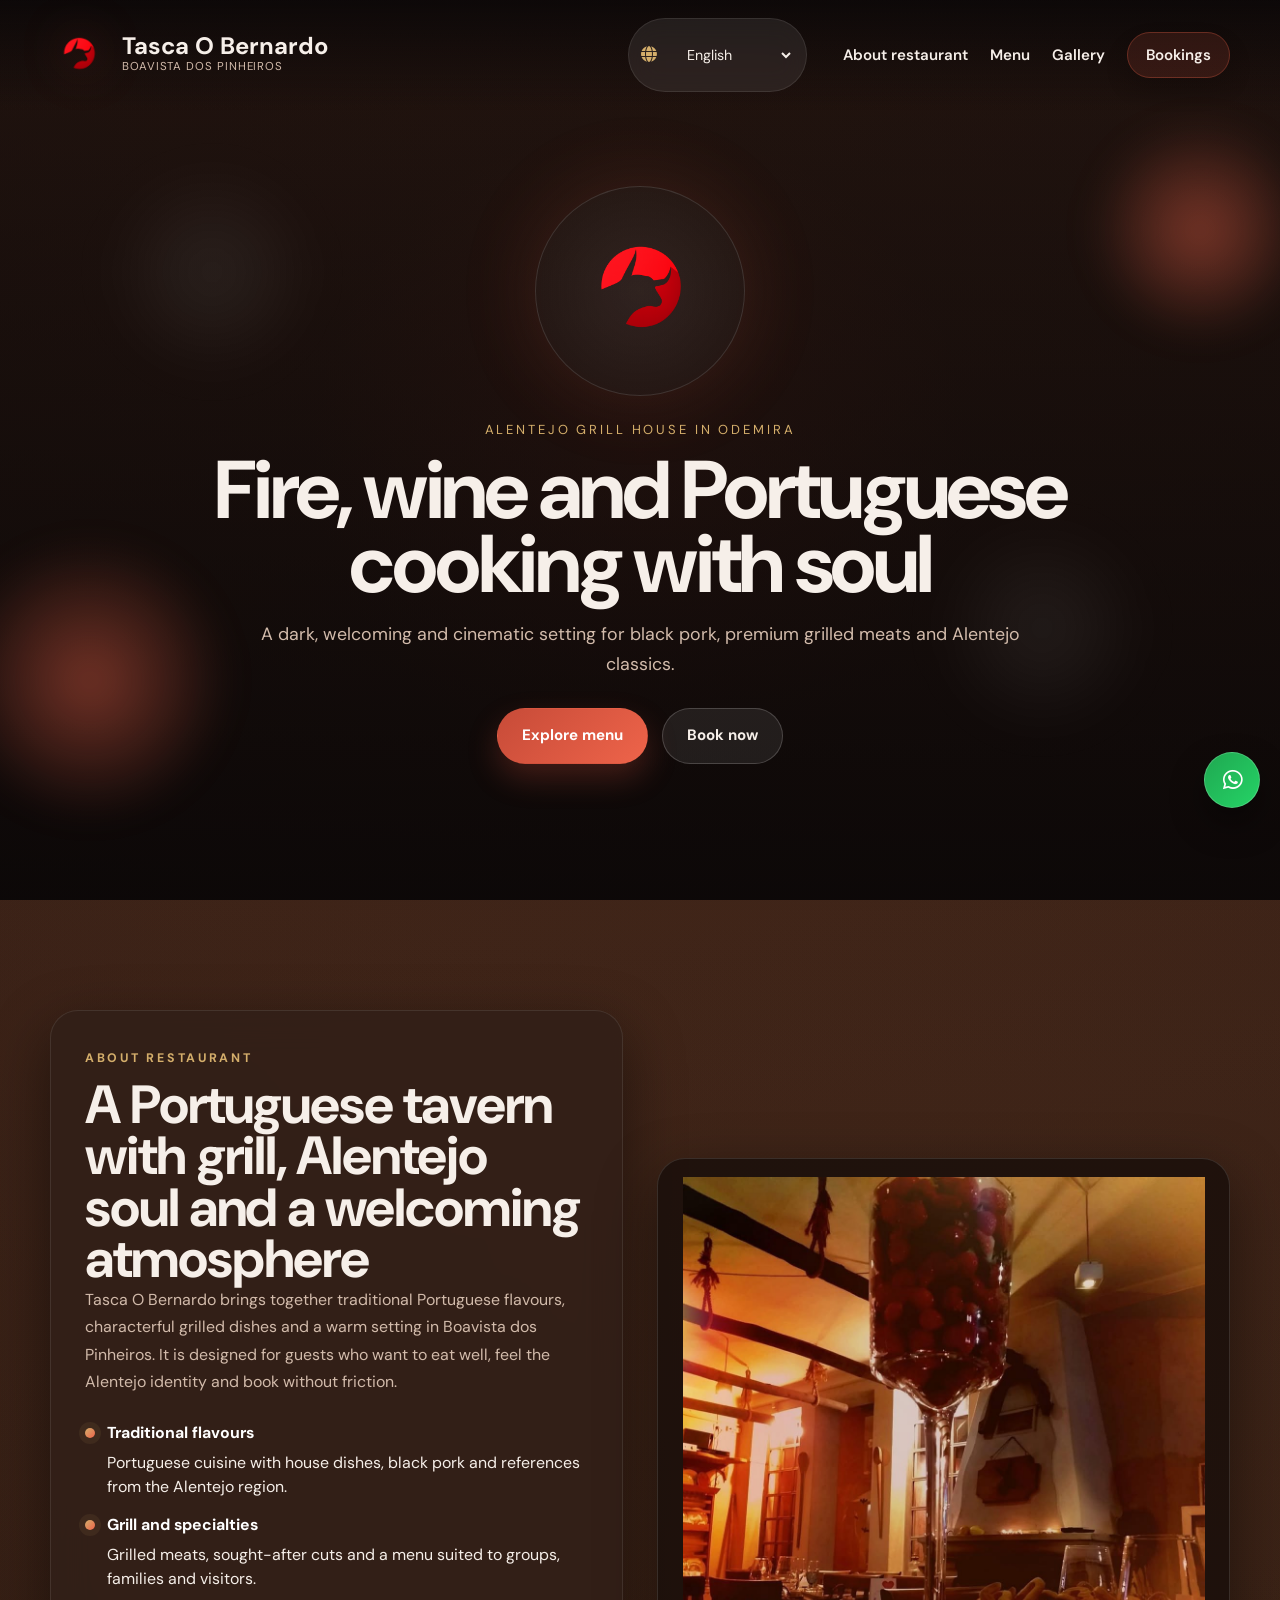
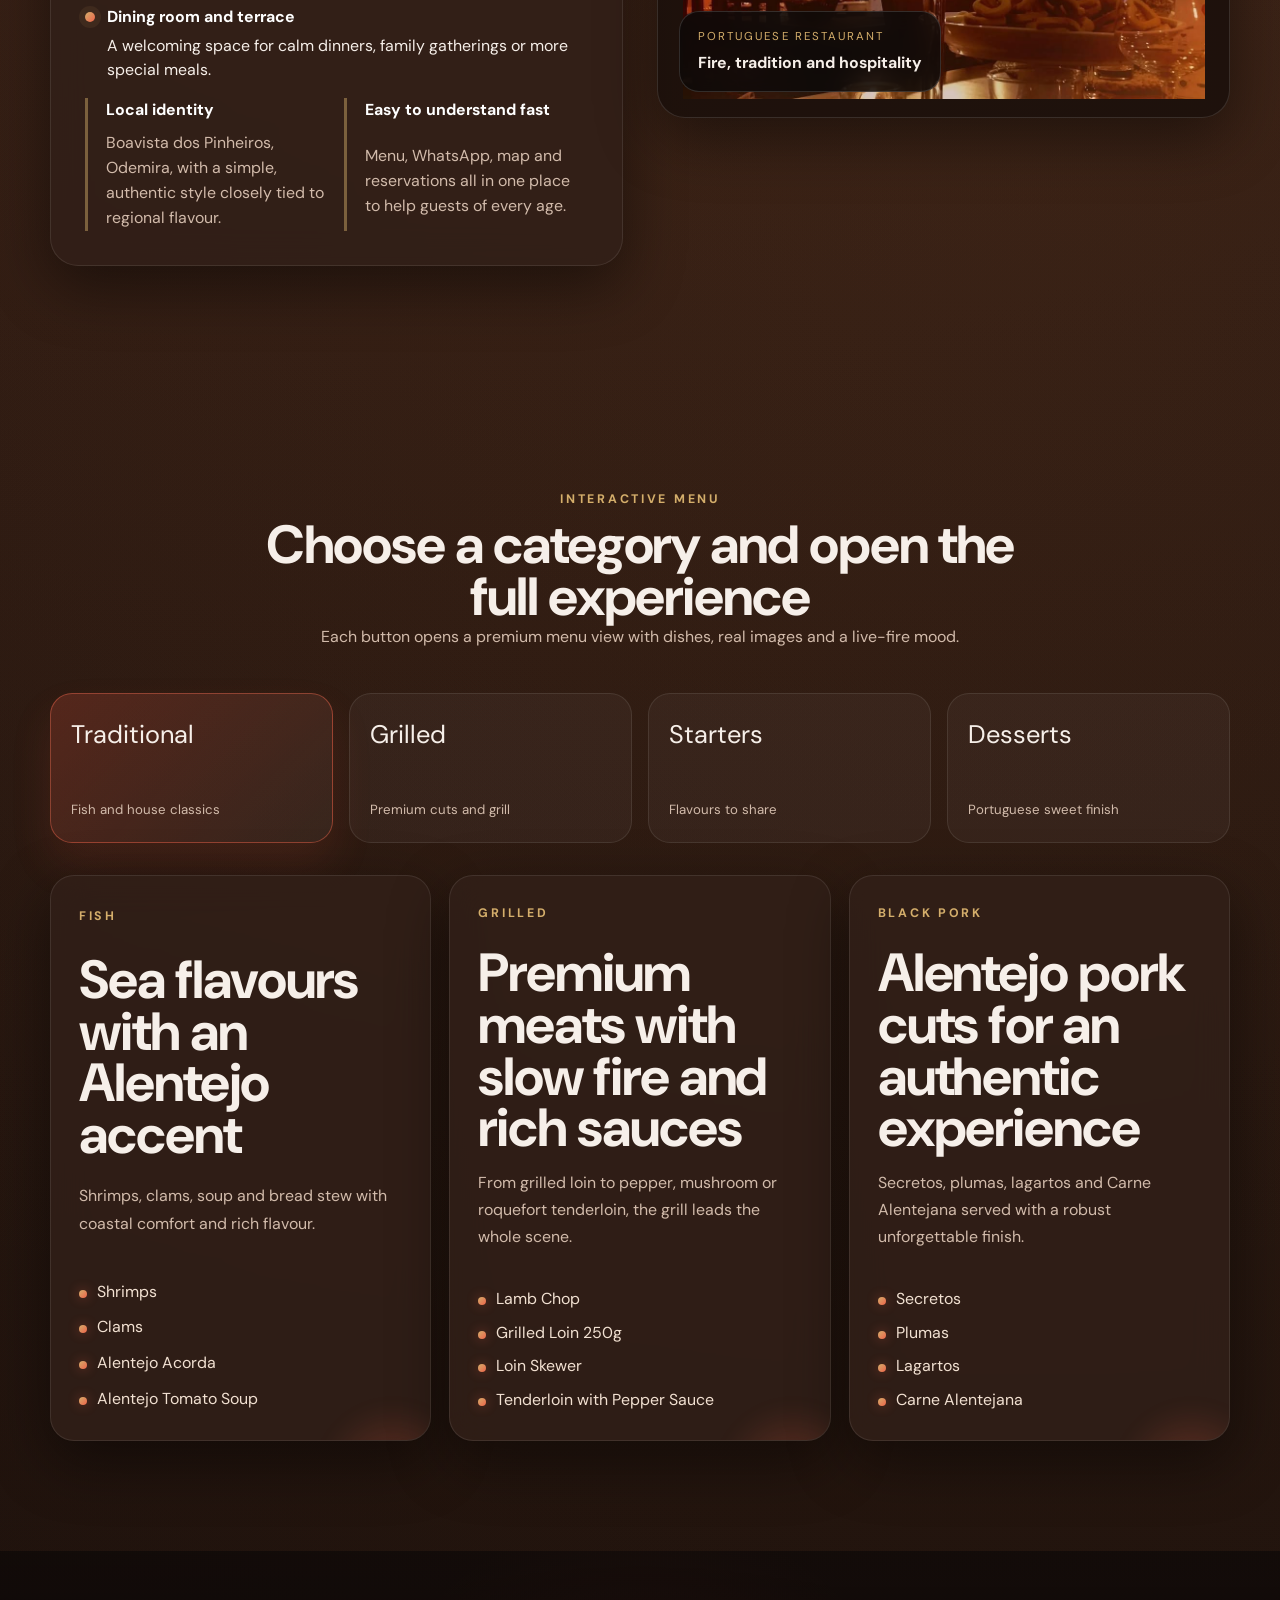
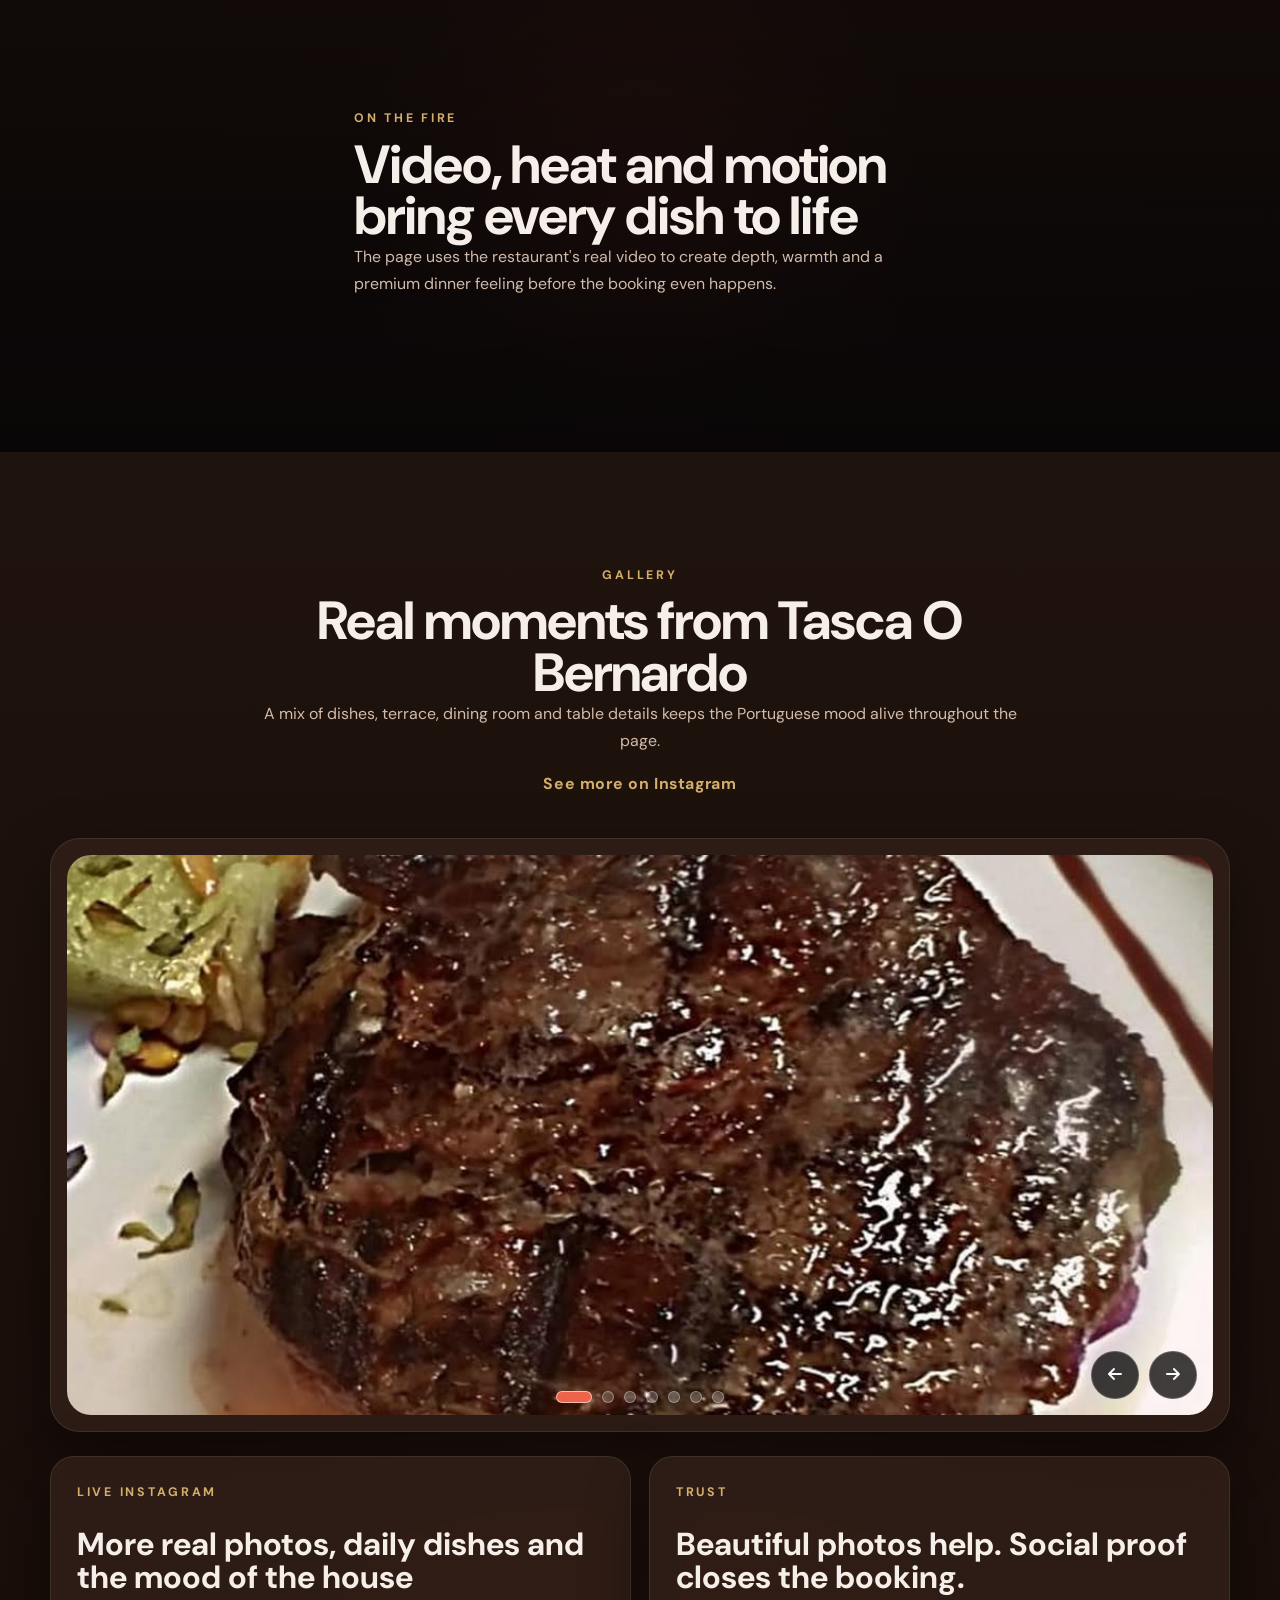
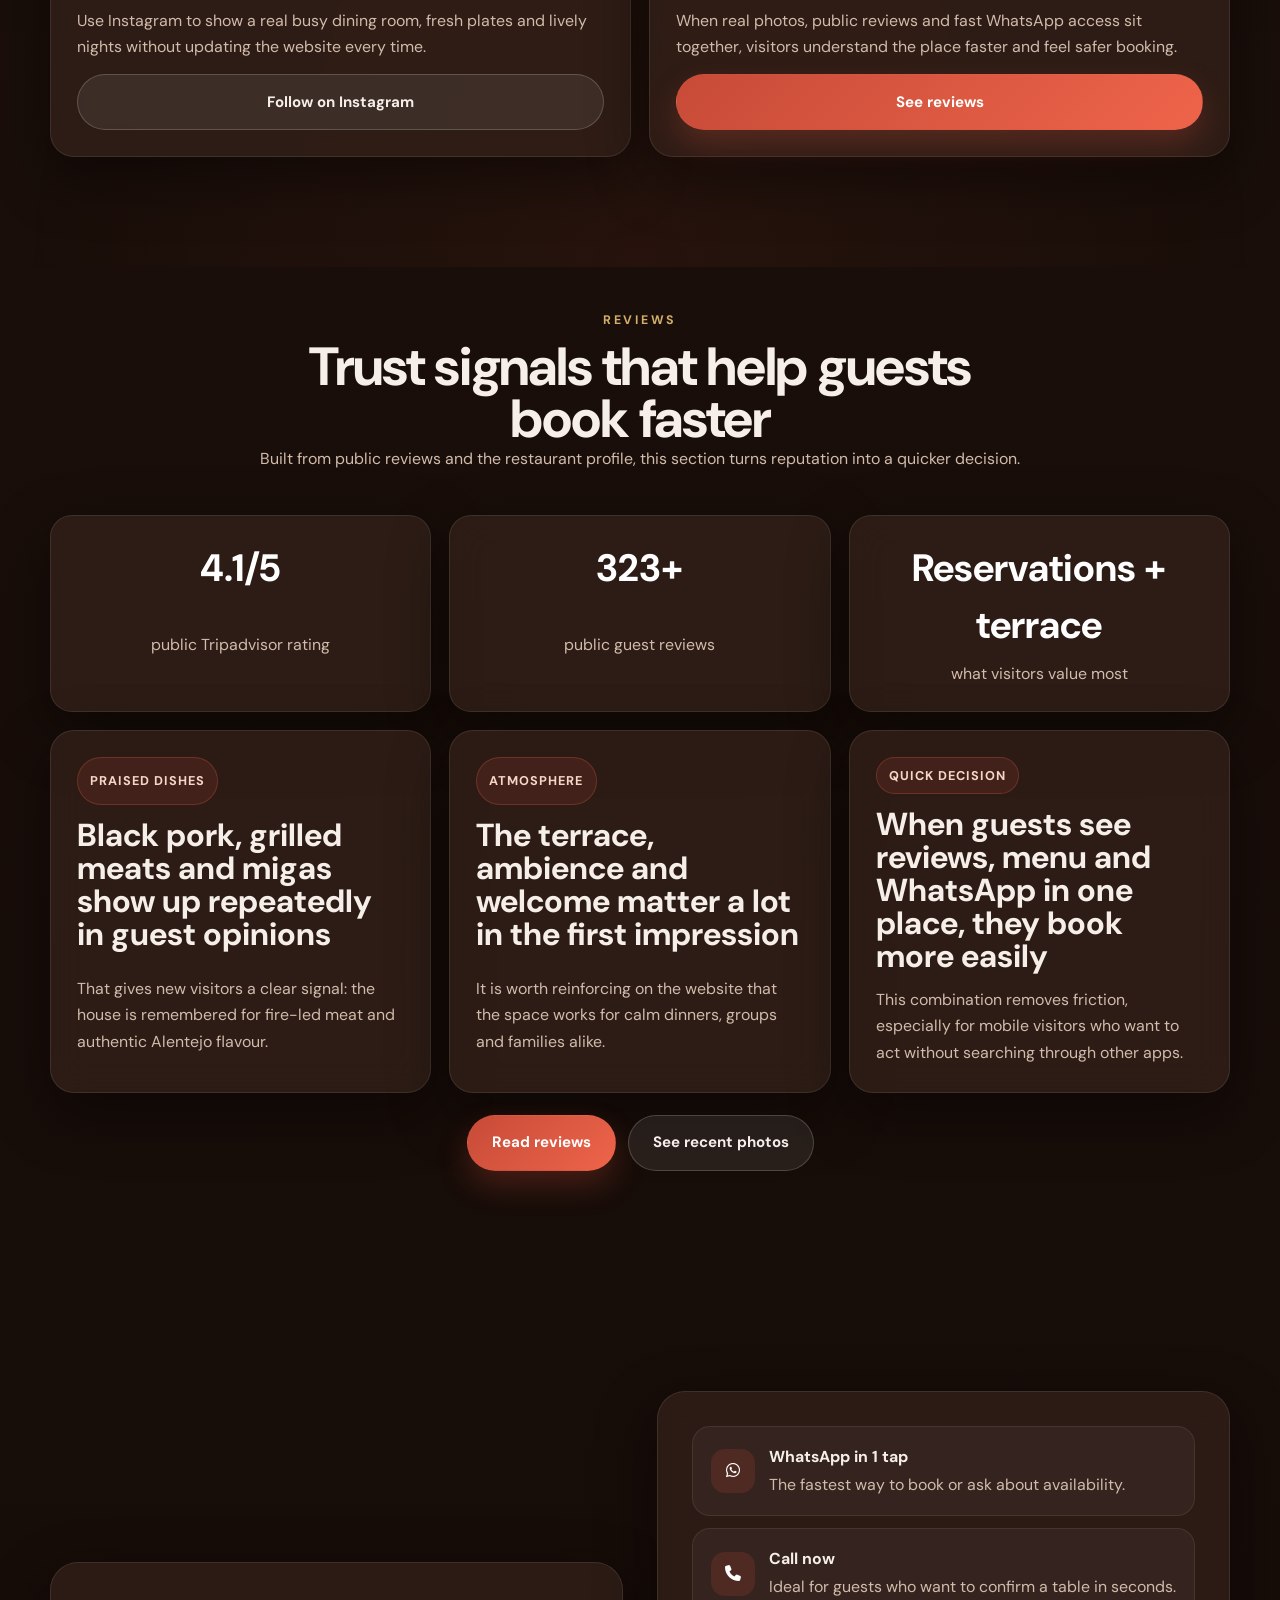
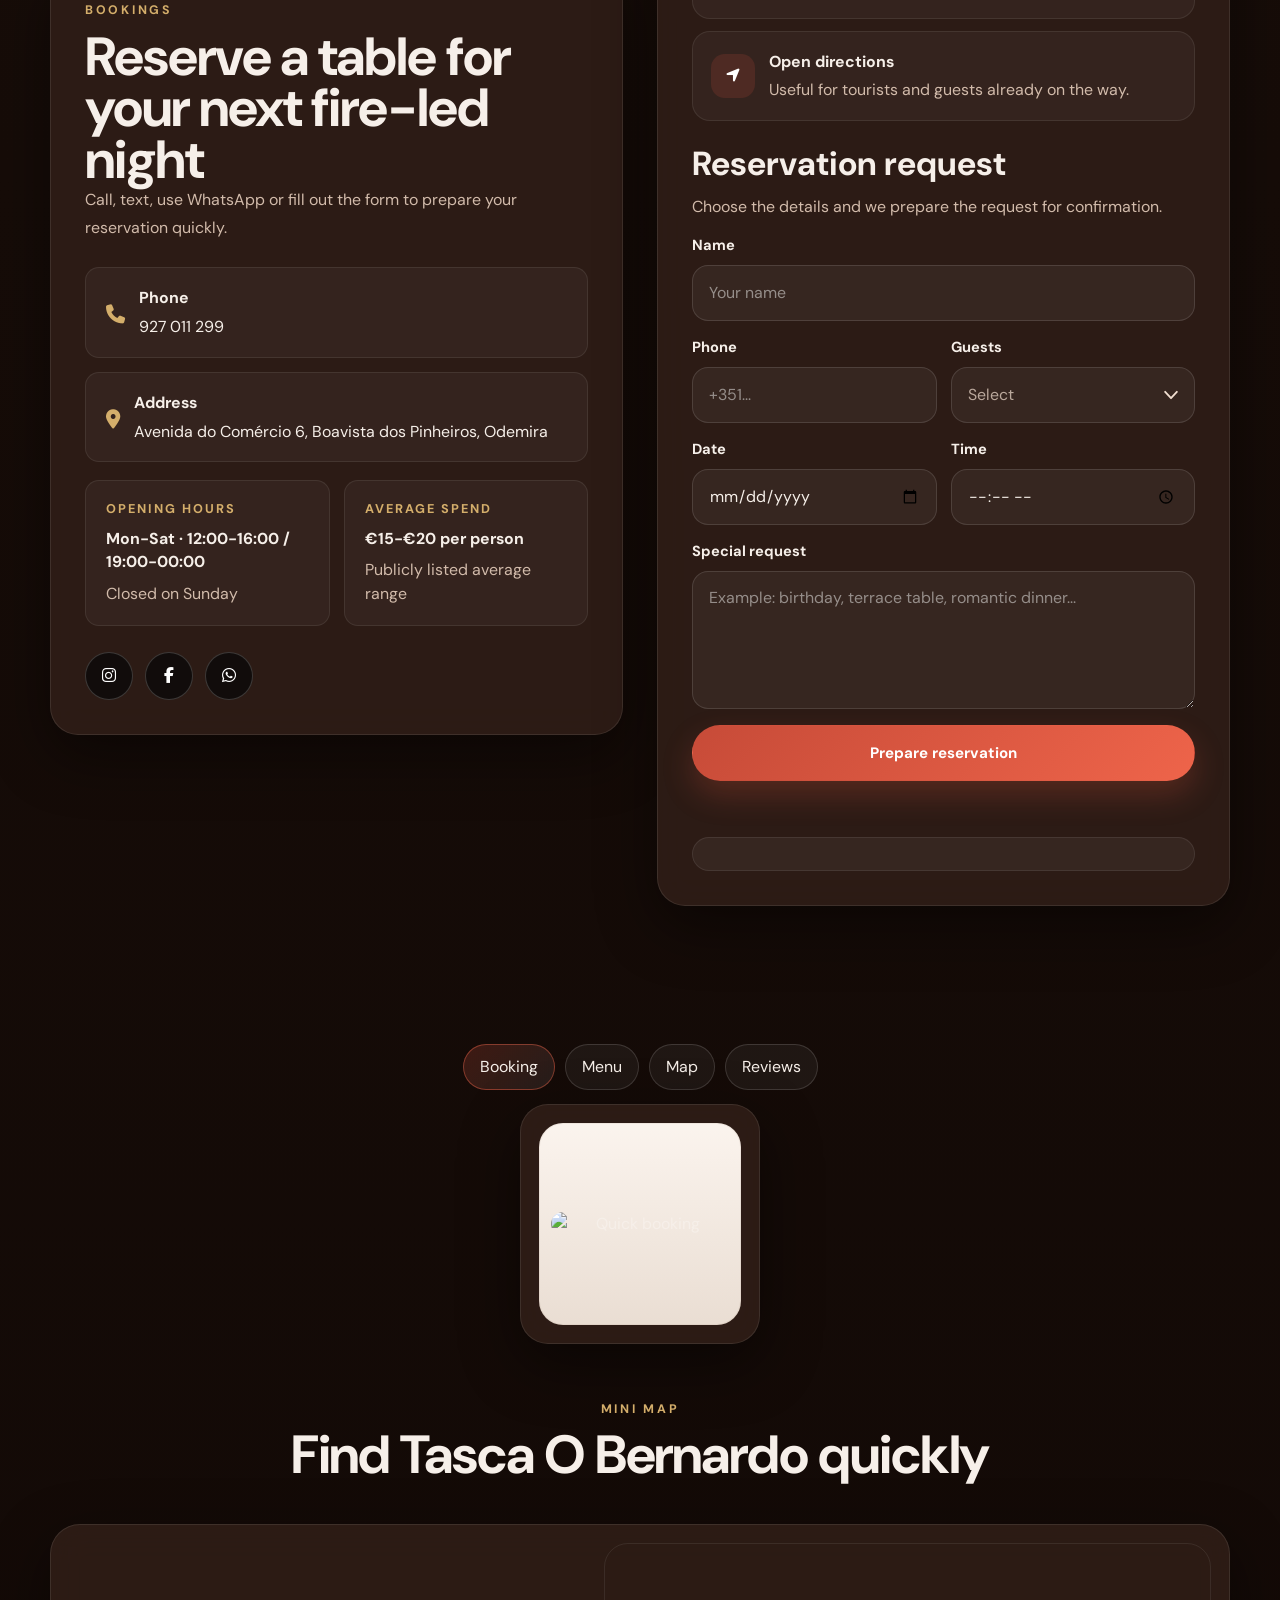
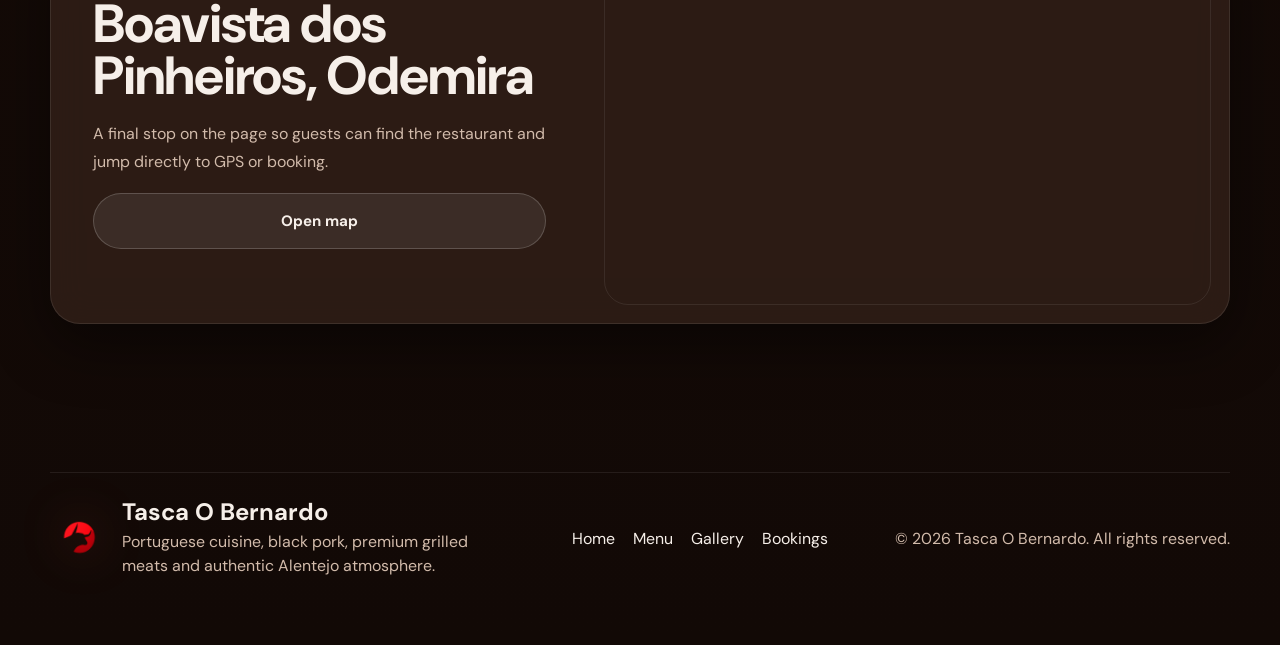
==== commit 29356fa3: "Describe your changes" ====
--- a/index.html
+++ b/index.html
@@ -51,7 +51,7 @@
                 </div>
 
                 <ul class="nav-links" id="primary-navigation">
-                    <li><a href="#about" data-copy="nav.story">Ambiente</a></li>
+                    <li><a href="#about" data-copy="nav.story">Sobre o restaurante</a></li>
                     <li><a href="#menu-experience" data-copy="nav.menu">Carta</a></li>
                     <li><a href="#gallery" data-copy="nav.gallery">Galeria</a></li>
                     <li><a href="#contact" data-copy="nav.book">Reservas</a></li>
@@ -89,48 +89,50 @@
                         <a href="#menu-experience" class="btn btn-primary" data-copy="hero.primaryCta">Explorar carta</a>
                         <a href="#contact" class="btn btn-secondary" data-copy="hero.secondaryCta">Reservar agora</a>
                     </div>
-                    <ul class="hero-highlights reveal-up">
-                        <li data-copy="hero.highlight1">Video real do restaurante</li>
-                        <li data-copy="hero.highlight2">Brasa premium e porco preto</li>
-                        <li data-copy="hero.highlight3">Atmosfera rustica portuguesa</li>
-                    </ul>
                 </div>
             </header>
 
             <section id="about" class="section section-story">
                 <div class="container story-grid">
                     <div class="story-copy reveal">
-                        <span class="section-tag" data-copy="story.tag">A experiencia</span>
-                        <h2 data-copy="story.title">Uma tasca elegante, escura e cheia de calor alentejano</h2>
+                        <span class="section-tag" data-copy="story.tag">Sobre o restaurante</span>
+                        <h2 data-copy="story.title">Uma tasca portuguesa com grelha, alma alentejana e ambiente acolhedor</h2>
                         <p data-copy="story.body">
-                            Tasca O Bernardo mistura a rustica autenticidade do Alentejo com um toque premium de steakhouse moderna. Brasa viva, texturas quentes, boa conversa e pratos intensos definem a experiencia.
+                            Tasca O Bernardo combina sabores portugueses tradicionais, grelhados cheios de carater e um ambiente caloroso em Boavista dos Pinheiros. E um sitio pensado para quem quer comer bem, sentir a identidade do Alentejo e reservar com facilidade.
                         </p>
                         <div class="story-points">
                             <article class="info-chip">
-                                <strong data-copy="story.point1Title">Logo e identidade</strong>
-                                <span data-copy="story.point1Text">Marca forte centrada no hero com destaque cinematografico.</span>
+                                <strong data-copy="story.point1Title">Sabores tradicionais</strong>
+                                <span data-copy="story.point1Text">Cozinha portuguesa com pratos da casa, porco preto e referencias do Alentejo.</span>
                             </article>
                             <article class="info-chip">
-                                <strong data-copy="story.point2Title">Video e galeria real</strong>
-                                <span data-copy="story.point2Text">Fotos e video locais espalhados pelas seccoes principais.</span>
+                                <strong data-copy="story.point2Title">Brasa e especialidades</strong>
+                                <span data-copy="story.point2Text">Grelhados, cortes procurados e uma carta pensada para grupos, familias e visitantes.</span>
                             </article>
                             <article class="info-chip">
-                                <strong data-copy="story.point3Title">Carta interativa</strong>
-                                <span data-copy="story.point3Text">Botoes ativos com popup glassmorphism para cada familia de pratos.</span>
+                                <strong data-copy="story.point3Title">Sala e esplanada</strong>
+                                <span data-copy="story.point3Text">Um espaco acolhedor para jantares tranquilos, encontros em familia ou refeicoes mais especiais.</span>
+                            </article>
+                        </div>
+                        <div class="about-signals">
+                            <article class="about-signal-card">
+                                <strong data-copy="story.signal1Title">Identidade local</strong>
+                                <span data-copy="story.signal1Text">Boavista dos Pinheiros, Odemira, com um estilo simples, autentico e muito ligado ao sabor regional.</span>
+                            </article>
+                            <article class="about-signal-card">
+                                <strong data-copy="story.signal2Title">Bom para decidir rapido</strong>
+                                <span data-copy="story.signal2Text">Menu, WhatsApp, mapa e reservas no mesmo sitio para facilitar a vida a clientes de todas as idades.</span>
                             </article>
                         </div>
                     </div>
 
                     <div class="story-visual reveal">
                         <div class="stack-card stack-card-main">
-                            <img src="assets/images/image.png" alt="Ambiente acolhedor do restaurante">
-                        </div>
-                        <div class="stack-card stack-card-side">
-                            <img src="assets/images/470162725_1665079141018444_509668604536751405_n.jpg" alt="Esplanada da Tasca O Bernardo">
+                            <img src="assets/images/1778665510989.publer.com.jpg" alt="Interior acolhedor do restaurante">
                         </div>
                         <div class="floating-badge">
-                            <span data-copy="story.badgeTop">Premium rustic</span>
-                            <strong data-copy="story.badgeBottom">Alentejo fire kitchen</strong>
+                            <span data-copy="story.badgeTop">Restaurante portugues</span>
+                            <strong data-copy="story.badgeBottom">Brasa, tradicao e hospitalidade</strong>
                         </div>
                     </div>
                 </div>
@@ -237,26 +239,24 @@
                     <div class="gallery-slider reveal" id="gallery-slider" aria-label="Galeria de fotos" tabindex="0">
                         <div class="gallery-track">
                             <figure class="gallery-slide is-active">
-                                <img src="assets/images/469957553_1665079424351749_782398373624564268_n.jpg" alt="Prato de carne grelhada">
+                                <img src="assets/images/1778665372083.publer.com.jpg" alt="Prato de carne grelhada">
                             </figure>
                             <figure class="gallery-slide">
-                                <img src="assets/images/469875042_1665079437685081_3229248491716602161_n.jpg" alt="Costeletas com molho cremoso">
+                                <img src="assets/images/1778665371092.publer.com.jpg" alt="Carne com molho cremoso">
                             </figure>
                             <figure class="gallery-slide">
-                                <img src="assets/images/469988535_1665079514351740_7717206032578285559_n.jpg" alt="Lombinhos com molho de cogumelos">
+                                <img src="assets/images/1778665262827.publer.com.jpg" alt="Prato de carne com batatas fritas">
                             </figure>
                             <figure class="gallery-slide">
-                                <img src="assets/images/55892336_331867177672987_6975823768346165248_n.jpg" alt="Açorda alentejana">
+                                <img src="assets/images/1778665429671.publer.com.jpg" alt="Ameijoas da casa">
                             </figure>
                             <figure class="gallery-slide">
-                                <img src="assets/images/55935496_331870727672632_7385020940612009984_n.jpg" alt="Cenouras alentejanas com azeitonas">
+                                <img src="assets/images/1778665323374.publer.com.jpg" alt="Sobremesa de frutos vermelhos">
                             </figure>
                             <figure class="gallery-slide">
-                                <img src="assets/images/image.png" alt="Taça e interior do restaurante">
-                            </figure>
-                            <figure class="gallery-slide">
-                                <img src="assets/images/470162725_1665079141018444_509668604536751405_n.jpg" alt="Esplanada exterior">
-                            </figure>
+                                <img src="assets/images/1778665510989.publer.com.jpg" alt="Sala interior do restaurante">
+                            </figure>
+                           
                             <figure class="gallery-slide">
                                 <img src="assets/images/470125189_1665079541018404_1252334412030162214_n.jpg" alt="Entrada da Tasca O Bernardo">
                             </figure>
@@ -270,6 +270,69 @@
                             </button>
                         </div>
                         <div class="gallery-dots" id="gallery-dots" aria-label="Selecionar imagem da galeria"></div>
+                    </div>
+
+                    <div class="gallery-story-grid reveal">
+                        <article class="gallery-story-card">
+                            <span class="section-tag" data-copy="gallery.liveTag">Instagram ao vivo</span>
+                            <h3 data-copy="gallery.liveTitle">Mais fotos reais, pratos do dia e ambiente da casa</h3>
+                            <p data-copy="gallery.liveBody">Use o Instagram para mostrar movimento real da sala, pratos acabados de sair e noites cheias sem precisar atualizar o site sempre.</p>
+                            <a href="https://www.instagram.com/tascadobernardo/" class="btn btn-secondary" data-copy="gallery.liveButton" target="_blank" rel="noreferrer">Seguir no Instagram</a>
+                        </article>
+                        <article class="gallery-story-card">
+                            <span class="section-tag" data-copy="gallery.reviewTag">Confianca</span>
+                            <h3 data-copy="gallery.reviewTitle">Fotos bonitas ajudam. Prova social fecha a reserva.</h3>
+                            <p data-copy="gallery.reviewBody">Combinando galeria real, reviews publicas e WhatsApp rapido, os visitantes entendem mais depressa o espaco e sentem-se mais seguros para marcar.</p>
+                            <a href="#reviews" class="btn btn-primary" data-copy="gallery.reviewButton">Ver reviews</a>
+                        </article>
+                    </div>
+                </div>
+            </section>
+
+            <section id="reviews" class="section section-reviews">
+                <div class="container">
+                    <div class="section-head reveal">
+                        <span class="section-tag" data-copy="reviews.tag">Reviews</span>
+                        <h2 data-copy="reviews.title">Sinais de confianca que ajudam a reservar mais depressa</h2>
+                        <p class="section-intro" data-copy="reviews.intro">Baseado em reviews publicas e no perfil do restaurante, esta secao transforma reputacao em decisao rapida.</p>
+                    </div>
+
+                    <div class="review-metrics reveal">
+                        <article class="review-metric-card">
+                            <strong>4.1/5</strong>
+                            <span data-copy="reviews.metricRating">avaliacao publica no Tripadvisor</span>
+                        </article>
+                        <article class="review-metric-card">
+                            <strong>323+</strong>
+                            <span data-copy="reviews.metricVolume">reviews publicas de clientes</span>
+                        </article>
+                        <article class="review-metric-card">
+                            <strong data-copy="reviews.metricFeatureValue">Reservas + esplanada</strong>
+                            <span data-copy="reviews.metricFeature">o que os visitantes mais valorizam</span>
+                        </article>
+                    </div>
+
+                    <div class="review-grid reveal">
+                        <article class="review-card">
+                            <span class="review-chip" data-copy="reviews.card1Chip">Pratos elogiados</span>
+                            <h3 data-copy="reviews.card1Title">Porco preto, grelhados e migas aparecem varias vezes nas opinioes</h3>
+                            <p data-copy="reviews.card1Body">Uma mensagem forte para novos clientes: a casa e lembrada pela carne na brasa e pelo lado alentejano mais autentico.</p>
+                        </article>
+                        <article class="review-card">
+                            <span class="review-chip" data-copy="reviews.card2Chip">Ambiente</span>
+                            <h3 data-copy="reviews.card2Title">A esplanada, a atmosfera e o acolhimento ajudam muito na primeira impressao</h3>
+                            <p data-copy="reviews.card2Body">Vale a pena reforcar no site que o espaco funciona tanto para um jantar tranquilo como para grupos e familias.</p>
+                        </article>
+                        <article class="review-card">
+                            <span class="review-chip" data-copy="reviews.card3Chip">Decisao rapida</span>
+                            <h3 data-copy="reviews.card3Title">Quando o cliente ve reviews, menu e WhatsApp no mesmo sitio, marca mais facilmente</h3>
+                            <p data-copy="reviews.card3Body">Esta combinacao reduz duvidas, sobretudo para quem chega pelo telemovel e quer agir sem procurar informacao noutras apps.</p>
+                        </article>
+                    </div>
+
+                    <div class="review-actions reveal">
+                        <a href="https://www.tripadvisor.com/Restaurant_Review-g1190866-d4697291-Reviews-Tasca_O_Bernardo-Odemira_Beja_District_Alentejo.html" class="btn btn-primary" data-copy="reviews.primaryButton" target="_blank" rel="noreferrer">Ler reviews</a>
+                        <a href="https://www.instagram.com/tascadobernardo/" class="btn btn-secondary" data-copy="reviews.secondaryButton" target="_blank" rel="noreferrer">Ver fotos recentes</a>
                     </div>
                 </div>
             </section>
@@ -288,7 +351,7 @@
                                 <i class="fas fa-phone"></i>
                                 <div>
                                     <strong data-copy="contact.phoneTitle">Telefone</strong>
-                                    <a href="tel:920461581">920 461 581</a>
+                                    <a href="tel:927011299">927 011 299</a>
                                 </div>
                             </div>
                             <div class="contact-card">
@@ -320,13 +383,37 @@
                             <a href="http://facebook.com/tascaobernardo" class="social-link" aria-label="Facebook" target="_blank" rel="noreferrer">
                                 <i class="fab fa-facebook-f"></i>
                             </a>
-                            <a href="https://wa.me/351920461581?text=Olá%20Tasca%20O%20Bernardo,%20gostaria%20de%20fazer%20uma%20reserva." class="social-link" aria-label="WhatsApp" target="_blank" rel="noreferrer">
+                            <a href="https://wa.me/351927011299?text=Olá%20Tasca%20O%20Bernardo,%20gostaria%20de%20fazer%20uma%20reserva." class="social-link" aria-label="WhatsApp" target="_blank" rel="noreferrer">
                                 <i class="fab fa-whatsapp"></i>
                             </a>
                         </div>
                     </div>
 
                     <div class="reservation-panel reveal">
+                        <div class="reservation-quick-grid">
+                            <a href="https://wa.me/351927011299?text=Ola%20Tasca%20O%20Bernardo,%20gostaria%20de%20fazer%20uma%20reserva." class="quick-action-card" target="_blank" rel="noreferrer">
+                                <i class="fab fa-whatsapp" aria-hidden="true"></i>
+                                <div>
+                                    <strong data-copy="booking.quickWhatsappTitle">WhatsApp em 1 toque</strong>
+                                    <span data-copy="booking.quickWhatsappText">A forma mais rapida para reservar ou perguntar disponibilidade.</span>
+                                </div>
+                            </a>
+                            <a href="tel:927011299" class="quick-action-card">
+                                <i class="fas fa-phone" aria-hidden="true"></i>
+                                <div>
+                                    <strong data-copy="booking.quickCallTitle">Ligar agora</strong>
+                                    <span data-copy="booking.quickCallText">Ideal para quem quer confirmar mesa em poucos segundos.</span>
+                                </div>
+                            </a>
+                            <a href="https://www.google.com/maps/search/?api=1&query=Avenida+do+Com%C3%A9rcio+6,+Boavista+dos+Pinheiros,+Odemira,+Portugal" class="quick-action-card" target="_blank" rel="noreferrer">
+                                <i class="fas fa-location-arrow" aria-hidden="true"></i>
+                                <div>
+                                    <strong data-copy="booking.quickMapTitle">Ir para o mapa</strong>
+                                    <span data-copy="booking.quickMapText">Bom para turistas e clientes que estao ja a caminho.</span>
+                                </div>
+                            </a>
+                        </div>
+
                         <form id="reservation-form" novalidate>
                             <div class="form-head">
                                 <h3 data-copy="form.title">Pedido de reserva</h3>
@@ -368,9 +455,12 @@
                             </div>
                             <button type="submit" class="btn btn-primary btn-block" data-copy="form.submit">Preparar reserva</button>
                             <p id="form-message" class="form-message" aria-live="polite"></p>
+                            <div id="reservation-summary" class="reservation-summary" hidden></div>
                             <div id="reservation-actions" class="reservation-actions" hidden>
+                                <a id="reservation-whatsapp" href="#" class="btn btn-primary" data-copy="form.whatsapp">Enviar por WhatsApp</a>
                                 <a id="reservation-sms" href="#" class="btn btn-secondary" data-copy="form.sms">Enviar por SMS</a>
-                                <a id="reservation-call" href="tel:920461581" class="btn btn-dark" data-copy="form.call">Ligar agora</a>
+                                <a id="reservation-call" href="tel:927011299" class="btn btn-dark" data-copy="form.call">Ligar agora</a>
+                                <button id="reservation-copy" type="button" class="btn btn-secondary" data-copy="form.copy">Copiar pedido</button>
                             </div>
                         </form>
                     </div>
@@ -378,38 +468,20 @@
             </section>
 
             <section class="section section-qr">
-                <div class="container qr-grid">
-                    <div class="qr-copy reveal">
-                        <span class="section-tag" data-copy="qr.tag">QR rapido</span>
-                        <h2 data-copy="qr.title">Leve a Tasca no bolso em segundos</h2>
-                        <p class="section-intro" data-copy="qr.intro">
-                            Aponte a camara para abrir o site no telemovel e chegar logo ao menu, reservas, WhatsApp e mapa.
-                        </p>
-                        <div class="qr-points">
-                            <article class="info-chip">
-                                <strong data-copy="qr.point1Title">Mesas e esplanada</strong>
-                                <span data-copy="qr.point1Text">Perfeito para colocar em mesas, montra ou flyers do restaurante.</span>
-                            </article>
-                            <article class="info-chip">
-                                <strong data-copy="qr.point2Title">Acesso rapido</strong>
-                                <span data-copy="qr.point2Text">Os clientes podem abrir a carta, reservar ou pedir direcoes sem procurar links.</span>
-                            </article>
-                            <article class="info-chip">
-                                <strong data-copy="qr.point3Title">Mais conversao</strong>
-                                <span data-copy="qr.point3Text">Ajuda a transformar visitas fisicas e contactos em reservas imediatas.</span>
-                            </article>
-                        </div>
-                        <div class="qr-actions">
-                            <a href="#menu-experience" class="btn btn-secondary" data-copy="qr.menu">Abrir carta</a>
-                            <a href="https://wa.me/351920461581?text=Olá%20Tasca%20O%20Bernardo,%20gostaria%20de%20fazer%20uma%20reserva." class="btn btn-primary" data-copy="qr.whatsapp" target="_blank" rel="noreferrer">WhatsApp</a>
-                        </div>
-                    </div>
+                <div class="container">
+                    <div class="qr-card qr-card-compact reveal">
+                        <div class="qr-targets" role="tablist" aria-label="Escolher destino do QR">
+                            <button type="button" class="qr-target is-active" data-qr-target="reserve" data-copy="qr.targetReserve">Reserva</button>
+                            <button type="button" class="qr-target" data-qr-target="menu" data-copy="qr.targetMenu">Carta</button>
+                            <button type="button" class="qr-target" data-qr-target="map" data-copy="qr.targetMap">Mapa</button>
+                            <button type="button" class="qr-target" data-qr-target="reviews" data-copy="qr.targetReviews">Reviews</button>
+                        </div>
+                        </div>
 
                     <div class="qr-card reveal">
                         <div class="qr-frame">
                             <img id="qr-code-image" src="" alt="QR code para abrir o site no telemovel">
                         </div>
-                        <p class="qr-note" data-copy="qr.note">Ideal para mesas, takeaway, cartoes e entrada.</p>
                     </div>
                 </div>
             </section>
@@ -483,7 +555,7 @@
 
     <a
         class="whatsapp-float"
-        href="https://wa.me/351920461581?text=Olá%20Tasca%20O%20Bernardo,%20gostaria%20de%20reservar%20uma%20mesa."
+        href="https://wa.me/351927011299?text=Olá%20Tasca%20O%20Bernardo,%20gostaria%20de%20reservar%20uma%20mesa."
         target="_blank"
         rel="noreferrer"
         aria-label="Reservar por WhatsApp"
@@ -495,6 +567,25 @@
         <i class="fas fa-arrow-up"></i>
     </a>
 
+    <nav class="mobile-action-bar" aria-label="Acoes rapidas no telemovel">
+        <a href="tel:927011299" class="mobile-action-link">
+            <i class="fas fa-phone" aria-hidden="true"></i>
+            <span data-copy="mobile.call">Ligar</span>
+        </a>
+        <a href="https://wa.me/351927011299?text=Ola%20Tasca%20O%20Bernardo,%20gostaria%20de%20fazer%20uma%20reserva." class="mobile-action-link" target="_blank" rel="noreferrer">
+            <i class="fab fa-whatsapp" aria-hidden="true"></i>
+            <span data-copy="mobile.whatsapp">WhatsApp</span>
+        </a>
+        <a href="#contact" class="mobile-action-link mobile-action-link-accent">
+            <i class="fas fa-calendar-check" aria-hidden="true"></i>
+            <span data-copy="mobile.reserve">Reservar</span>
+        </a>
+        <a href="https://www.google.com/maps/search/?api=1&query=Avenida+do+Com%C3%A9rcio+6,+Boavista+dos+Pinheiros,+Odemira,+Portugal" class="mobile-action-link" target="_blank" rel="noreferrer">
+            <i class="fas fa-location-arrow" aria-hidden="true"></i>
+            <span data-copy="mobile.map">Mapa</span>
+        </a>
+    </nav>
+
     <script src="script.js"></script>
 </body>
 </html>
--- a/style.css
+++ b/style.css
@@ -445,7 +445,7 @@
     justify-content: center;
     flex-wrap: wrap;
     gap: 14px;
-    margin-bottom: 26px;
+    margin-bottom: 0;
 }
 
 .hero-highlights {
@@ -563,11 +563,38 @@
     margin-top: 26px;
 }
 
+.about-signals {
+    display: grid;
+    grid-template-columns: repeat(2, minmax(0, 1fr));
+    gap: 14px;
+    margin-top: 16px;
+}
+
+.about-signal-card {
+    display: grid;
+    gap: 8px;
+    padding: 0 0 0 18px;
+    border-radius: 0;
+    background: transparent;
+    border: 0;
+    border-left: 3px solid rgba(212, 174, 107, 0.46);
+}
+
+.about-signal-card strong {
+    color: #fff;
+}
+
+.about-signal-card span {
+    color: var(--muted);
+    line-height: 1.58;
+}
+
 .info-chip {
-    padding: 18px 20px;
-    border-radius: var(--radius-sm);
-    background: rgba(255, 255, 255, 0.04);
-    border: 1px solid rgba(255, 255, 255, 0.07);
+    position: relative;
+    padding: 0 0 0 22px;
+    border-radius: 0;
+    background: transparent;
+    border: 0;
 }
 
 .info-chip strong {
@@ -576,9 +603,23 @@
     color: #fff;
 }
 
+.info-chip::before {
+    content: "";
+    position: absolute;
+    left: 0;
+    top: 7px;
+    width: 10px;
+    height: 10px;
+    border-radius: 50%;
+    background: linear-gradient(135deg, var(--gold), var(--accent-strong));
+    box-shadow: 0 0 0 6px rgba(212, 174, 107, 0.08);
+}
+
 .story-visual {
     position: relative;
     min-height: 560px;
+    display: grid;
+    align-items: stretch;
     isolation: isolate;
 }
 
@@ -588,23 +629,18 @@
     border-radius: 28px;
     border: 1px solid rgba(255, 255, 255, 0.12);
     box-shadow: var(--shadow);
+    background: rgba(20, 12, 9, 0.72);
 }
 
 .stack-card img {
     width: 100%;
     height: 100%;
-    object-fit: cover;
+    object-fit: contain;
 }
 
 .stack-card-main {
-    inset: 0 70px 90px 0;
-}
-
-.stack-card-side {
-    width: 42%;
-    height: 45%;
-    right: 0;
-    bottom: 0;
+    inset: 0;
+    padding: 18px;
 }
 
 .floating-badge {
@@ -745,6 +781,103 @@
     padding: 16px;
 }
 
+.gallery-story-grid,
+.review-grid,
+.review-metrics {
+    display: grid;
+    gap: 18px;
+}
+
+.gallery-story-grid {
+    grid-template-columns: repeat(2, minmax(0, 1fr));
+    margin-top: 24px;
+}
+
+.gallery-story-card,
+.review-metric-card,
+.review-card {
+    background: var(--surface);
+    border: 1px solid var(--stroke);
+    box-shadow: var(--shadow);
+    backdrop-filter: blur(18px);
+}
+
+.gallery-story-card,
+.review-card {
+    display: grid;
+    gap: 14px;
+    border-radius: 24px;
+    padding: 26px;
+}
+
+.gallery-story-card h3,
+.review-card h3 {
+    font-family: var(--font-display);
+    font-size: clamp(1.4rem, 2.6vw, 2rem);
+    line-height: 1.04;
+}
+
+.gallery-story-card p,
+.review-card p {
+    color: var(--muted);
+    line-height: 1.65;
+}
+
+.section-reviews {
+    padding-top: 40px;
+}
+
+.review-metrics {
+    grid-template-columns: repeat(3, minmax(0, 1fr));
+    margin-bottom: 18px;
+}
+
+.review-metric-card {
+    display: grid;
+    gap: 8px;
+    border-radius: 22px;
+    padding: 24px;
+    text-align: center;
+}
+
+.review-metric-card strong {
+    font-family: var(--font-display);
+    font-size: clamp(1.8rem, 3vw, 2.4rem);
+    color: #fff;
+}
+
+.review-metric-card span {
+    color: var(--muted);
+    line-height: 1.55;
+}
+
+.review-grid {
+    grid-template-columns: repeat(3, minmax(0, 1fr));
+}
+
+.review-chip {
+    display: inline-flex;
+    align-items: center;
+    justify-self: start;
+    padding: 8px 12px;
+    border-radius: 999px;
+    background: rgba(199, 75, 56, 0.14);
+    border: 1px solid rgba(238, 100, 74, 0.25);
+    color: #f5d7c7;
+    font-size: 0.8rem;
+    font-weight: 700;
+    letter-spacing: 0.08em;
+    text-transform: uppercase;
+}
+
+.review-actions {
+    display: flex;
+    flex-wrap: wrap;
+    justify-content: center;
+    gap: 12px;
+    margin-top: 22px;
+}
+
 .gallery-track {
     position: relative;
     min-height: clamp(320px, 52vw, 560px);
@@ -910,6 +1043,52 @@
 .reservation-panel form {
     display: grid;
     gap: 16px;
+}
+
+.reservation-quick-grid {
+    display: grid;
+    gap: 12px;
+    margin-bottom: 18px;
+}
+
+.quick-action-card {
+    display: grid;
+    grid-template-columns: 44px 1fr;
+    gap: 14px;
+    align-items: center;
+    padding: 18px;
+    border-radius: 18px;
+    background: rgba(255, 255, 255, 0.04);
+    border: 1px solid rgba(255, 255, 255, 0.08);
+    transition: transform var(--transition), border-color var(--transition), background-color var(--transition);
+}
+
+.quick-action-card:hover,
+.quick-action-card:focus-visible {
+    transform: translateY(-2px);
+    border-color: rgba(238, 100, 74, 0.32);
+    background: rgba(255, 255, 255, 0.07);
+}
+
+.quick-action-card i {
+    display: inline-flex;
+    align-items: center;
+    justify-content: center;
+    width: 44px;
+    height: 44px;
+    border-radius: 14px;
+    background: rgba(199, 75, 56, 0.18);
+    color: #fff;
+}
+
+.quick-action-card strong {
+    display: block;
+    margin-bottom: 4px;
+}
+
+.quick-action-card span {
+    color: var(--muted);
+    line-height: 1.55;
 }
 
 .form-head h3 {
@@ -953,6 +1132,30 @@
     transition: border-color var(--transition), box-shadow var(--transition), background-color var(--transition);
 }
 
+#reservation-form select {
+    appearance: none;
+    -webkit-appearance: none;
+    -moz-appearance: none;
+    padding-right: 3rem;
+    cursor: pointer;
+    color-scheme: light;
+    background-color: rgba(255, 255, 255, 0.05);
+    background-image: url("data:image/svg+xml,%3Csvg xmlns='http://www.w3.org/2000/svg' viewBox='0 0 12 8' fill='none'%3E%3Cpath d='M1 1.5L6 6.5L11 1.5' stroke='%23f2dfd1' stroke-width='1.6' stroke-linecap='round' stroke-linejoin='round'/%3E%3C/svg%3E");
+    background-repeat: no-repeat;
+    background-position: right 1rem center;
+    background-size: 0.9rem;
+}
+
+#reservation-form select option {
+    background: #f4eadf;
+    color: #2f1c14;
+    font-weight: 600;
+}
+
+#reservation-form select:invalid {
+    color: rgba(242, 223, 209, 0.7);
+}
+
 textarea {
     min-height: 138px;
     resize: vertical;
@@ -992,6 +1195,21 @@
 
 .form-message.error {
     color: #ffb3aa;
+}
+
+.reservation-summary {
+    display: grid;
+    gap: 8px;
+    padding: 16px 18px;
+    border-radius: 18px;
+    background: rgba(255, 255, 255, 0.05);
+    border: 1px solid rgba(255, 255, 255, 0.08);
+    color: #f2e1d2;
+    line-height: 1.55;
+}
+
+.reservation-summary strong {
+    color: #fff;
 }
 
 .reservation-actions {
@@ -1031,6 +1249,43 @@
     margin-top: 24px;
 }
 
+.qr-targets {
+    display: flex;
+    flex-wrap: wrap;
+    gap: 10px;
+    margin-top: 22px;
+}
+
+.qr-target {
+    min-height: 44px;
+    padding: 10px 16px;
+    border-radius: 999px;
+    border: 1px solid rgba(255, 255, 255, 0.14);
+    background: rgba(255, 255, 255, 0.05);
+    color: var(--text);
+    cursor: pointer;
+    transition: background-color var(--transition), border-color var(--transition), transform var(--transition);
+}
+
+.qr-target:hover,
+.qr-target:focus-visible {
+    transform: translateY(-2px);
+}
+
+.qr-target.is-active {
+    background: linear-gradient(135deg, rgba(199, 75, 56, 0.24), rgba(255, 255, 255, 0.08));
+    border-color: rgba(238, 100, 74, 0.45);
+}
+
+.qr-current {
+    margin-top: 14px;
+    color: var(--muted);
+}
+
+.qr-current strong {
+    color: #fff;
+}
+
 .qr-actions {
     display: flex;
     flex-wrap: wrap;
@@ -1070,6 +1325,55 @@
     max-width: 24ch;
     color: var(--muted);
     line-height: 1.6;
+}
+
+.section-qr {
+    padding: 28px 0 20px;
+}
+
+.section-qr .container {
+    display: grid;
+    justify-items: center;
+    gap: 14px;
+}
+
+.qr-card-compact {
+    width: min(100%, 440px);
+    background: transparent;
+    border: 0;
+    box-shadow: none;
+    backdrop-filter: none;
+    padding: 0;
+    gap: 0;
+}
+
+.qr-card-compact .qr-targets {
+    justify-content: center;
+    margin-top: 0;
+}
+
+.qr-card-compact .section-tag,
+.qr-card-compact h2,
+.qr-card-compact .section-intro,
+.qr-card-compact .qr-current,
+.qr-card-compact .qr-points,
+.section-qr [data-copy="qr.menu"],
+.section-qr [data-copy="qr.whatsapp"],
+#qr-open-link,
+.qr-note {
+    display: none;
+}
+
+.section-qr .qr-card:not(.qr-card-compact) {
+    width: min(100%, 240px);
+    padding: 18px;
+    gap: 0;
+}
+
+.section-qr .qr-frame {
+    width: min(100%, 220px);
+    padding: 12px;
+    border-radius: 24px;
 }
 
 .reservation-actions[hidden] {
@@ -1248,10 +1552,10 @@
 
 .menu-item-card {
     display: grid;
-    grid-template-columns: 110px 1fr;
-    gap: 14px;
-    align-items: center;
-    padding: 12px;
+    grid-template-columns: 92px 1fr;
+    gap: 16px;
+    align-items: stretch;
+    padding: 14px;
     border-radius: 18px;
     background: rgba(8, 6, 7, 0.58);
     border: 1px solid rgba(255, 255, 255, 0.06);
@@ -1264,23 +1568,107 @@
     background: rgba(255, 255, 255, 0.08);
 }
 
-.menu-item-card img {
-    width: 110px;
-    height: 92px;
-    object-fit: cover;
-    border-radius: 14px;
-}
-
 .menu-item-card strong {
     display: block;
     margin-bottom: 6px;
     font-size: 1rem;
 }
 
+.menu-item-top strong {
+    margin-bottom: 0;
+}
+
 .menu-item-card span {
     color: var(--muted);
     font-size: 0.92rem;
     line-height: 1.55;
+}
+
+.menu-item-content {
+    display: grid;
+    align-content: start;
+    gap: 10px;
+}
+
+.menu-item-top {
+    display: grid;
+    grid-template-columns: 1fr;
+    align-items: start;
+    gap: 10px;
+}
+
+.menu-price {
+    display: inline-flex;
+    align-items: center;
+    justify-content: center;
+    min-width: 52px;
+    min-height: 32px;
+    padding: 6px 10px;
+    border-radius: 999px;
+    background: rgba(212, 174, 107, 0.14);
+    border: 1px solid rgba(212, 174, 107, 0.28);
+    color: #f4d099;
+    font-size: 0.82rem;
+    font-weight: 700;
+    letter-spacing: 0.06em;
+    white-space: nowrap;
+    justify-self: start;
+}
+
+.menu-tag-row {
+    display: flex;
+    flex-wrap: wrap;
+    gap: 8px;
+}
+
+.menu-tag {
+    display: inline-flex;
+    align-items: center;
+    min-height: 28px;
+    padding: 5px 10px;
+    border-radius: 999px;
+    background: rgba(255, 255, 255, 0.06);
+    border: 1px solid rgba(255, 255, 255, 0.08);
+    color: #f1ddd0;
+    font-size: 0.76rem;
+    font-weight: 700;
+}
+
+.menu-item-visual {
+    display: grid;
+    justify-items: center;
+    align-content: center;
+    gap: 10px;
+    min-height: 100%;
+    padding: 14px 10px;
+    border-radius: 16px;
+    background:
+        radial-gradient(circle at top, rgba(212, 174, 107, 0.18), transparent 54%),
+        linear-gradient(180deg, rgba(255, 255, 255, 0.05), rgba(255, 255, 255, 0.02));
+    border: 1px solid rgba(255, 255, 255, 0.08);
+}
+
+.menu-item-icon {
+    display: inline-flex;
+    align-items: center;
+    justify-content: center;
+    width: 50px;
+    height: 50px;
+    border-radius: 50%;
+    background: rgba(199, 75, 56, 0.16);
+    border: 1px solid rgba(238, 100, 74, 0.28);
+    color: #f5d7c7;
+    font-size: 1.1rem;
+}
+
+.menu-item-visual-label {
+    color: var(--gold);
+    font-size: 0.74rem;
+    font-weight: 700;
+    letter-spacing: 0.08em;
+    text-transform: uppercase;
+    text-align: center;
+    line-height: 1.3;
 }
 
 .menu-modal-close {
@@ -1319,6 +1707,55 @@
     visibility: visible;
 }
 
+.mobile-action-bar {
+    position: fixed;
+    left: 12px;
+    right: 12px;
+    bottom: calc(12px + env(safe-area-inset-bottom, 0px));
+    z-index: 36;
+    display: none;
+    grid-template-columns: repeat(4, minmax(0, 1fr));
+    gap: 8px;
+    padding: 10px;
+    border-radius: 24px;
+    background: rgba(12, 9, 10, 0.92);
+    border: 1px solid rgba(255, 255, 255, 0.1);
+    box-shadow: 0 18px 40px rgba(0, 0, 0, 0.42);
+    backdrop-filter: blur(18px);
+}
+
+.mobile-action-link {
+    display: grid;
+    justify-items: center;
+    gap: 6px;
+    min-height: 60px;
+    padding: 10px 8px;
+    border-radius: 18px;
+    color: var(--text);
+    text-align: center;
+    transition: background-color var(--transition), transform var(--transition);
+}
+
+.mobile-action-link:hover,
+.mobile-action-link:focus-visible {
+    transform: translateY(-2px);
+    background: rgba(255, 255, 255, 0.06);
+}
+
+.mobile-action-link i {
+    font-size: 1rem;
+}
+
+.mobile-action-link span {
+    font-size: 0.74rem;
+    font-weight: 700;
+}
+
+.mobile-action-link-accent {
+    background: linear-gradient(135deg, rgba(199, 75, 56, 0.28), rgba(238, 100, 74, 0.18));
+    border: 1px solid rgba(238, 100, 74, 0.3);
+}
+
 .reveal,
 .reveal-up {
     opacity: 0;
@@ -1438,10 +1875,16 @@
         grid-template-columns: 1fr;
     }
 
+    .gallery-story-grid,
+    .review-grid,
+    .review-metrics {
+        grid-template-columns: 1fr;
+    }
+
     .story-visual {
         min-height: auto;
         display: grid;
-        grid-template-columns: minmax(0, 1.2fr) minmax(0, 0.8fr);
+        grid-template-columns: 1fr;
         gap: 18px;
         align-items: stretch;
     }
@@ -1459,7 +1902,7 @@
     .stack-card-side {
         width: 100%;
         height: 100%;
-        min-height: 260px;
+        min-height: 320px;
     }
 
     .floating-badge {
@@ -1563,6 +2006,10 @@
         grid-template-columns: 1fr;
     }
 
+    .about-signals {
+        grid-template-columns: 1fr;
+    }
+
     .hero-buttons,
     .hero-highlights,
     .reservation-actions,
@@ -1636,6 +2083,21 @@
     .menu-modal-body h3 {
         line-height: 1.02;
     }
+
+    .mobile-action-bar {
+        display: grid;
+    }
+
+    .footer {
+        padding-bottom: calc(122px + env(safe-area-inset-bottom, 0px));
+    }
+
+    .whatsapp-float,
+    .back-to-top {
+        opacity: 0;
+        visibility: hidden;
+        pointer-events: none;
+    }
 }
 
 @media (max-width: 460px) {
@@ -1693,12 +2155,9 @@
         right: max(14px, env(safe-area-inset-right, 0px));
     }
 
-    .whatsapp-float {
-        bottom: calc(82px + env(safe-area-inset-bottom, 0px));
-    }
-
+    .whatsapp-float,
     .back-to-top {
-        bottom: calc(16px + env(safe-area-inset-bottom, 0px));
+        right: max(10px, env(safe-area-inset-right, 0px));
     }
 }
 
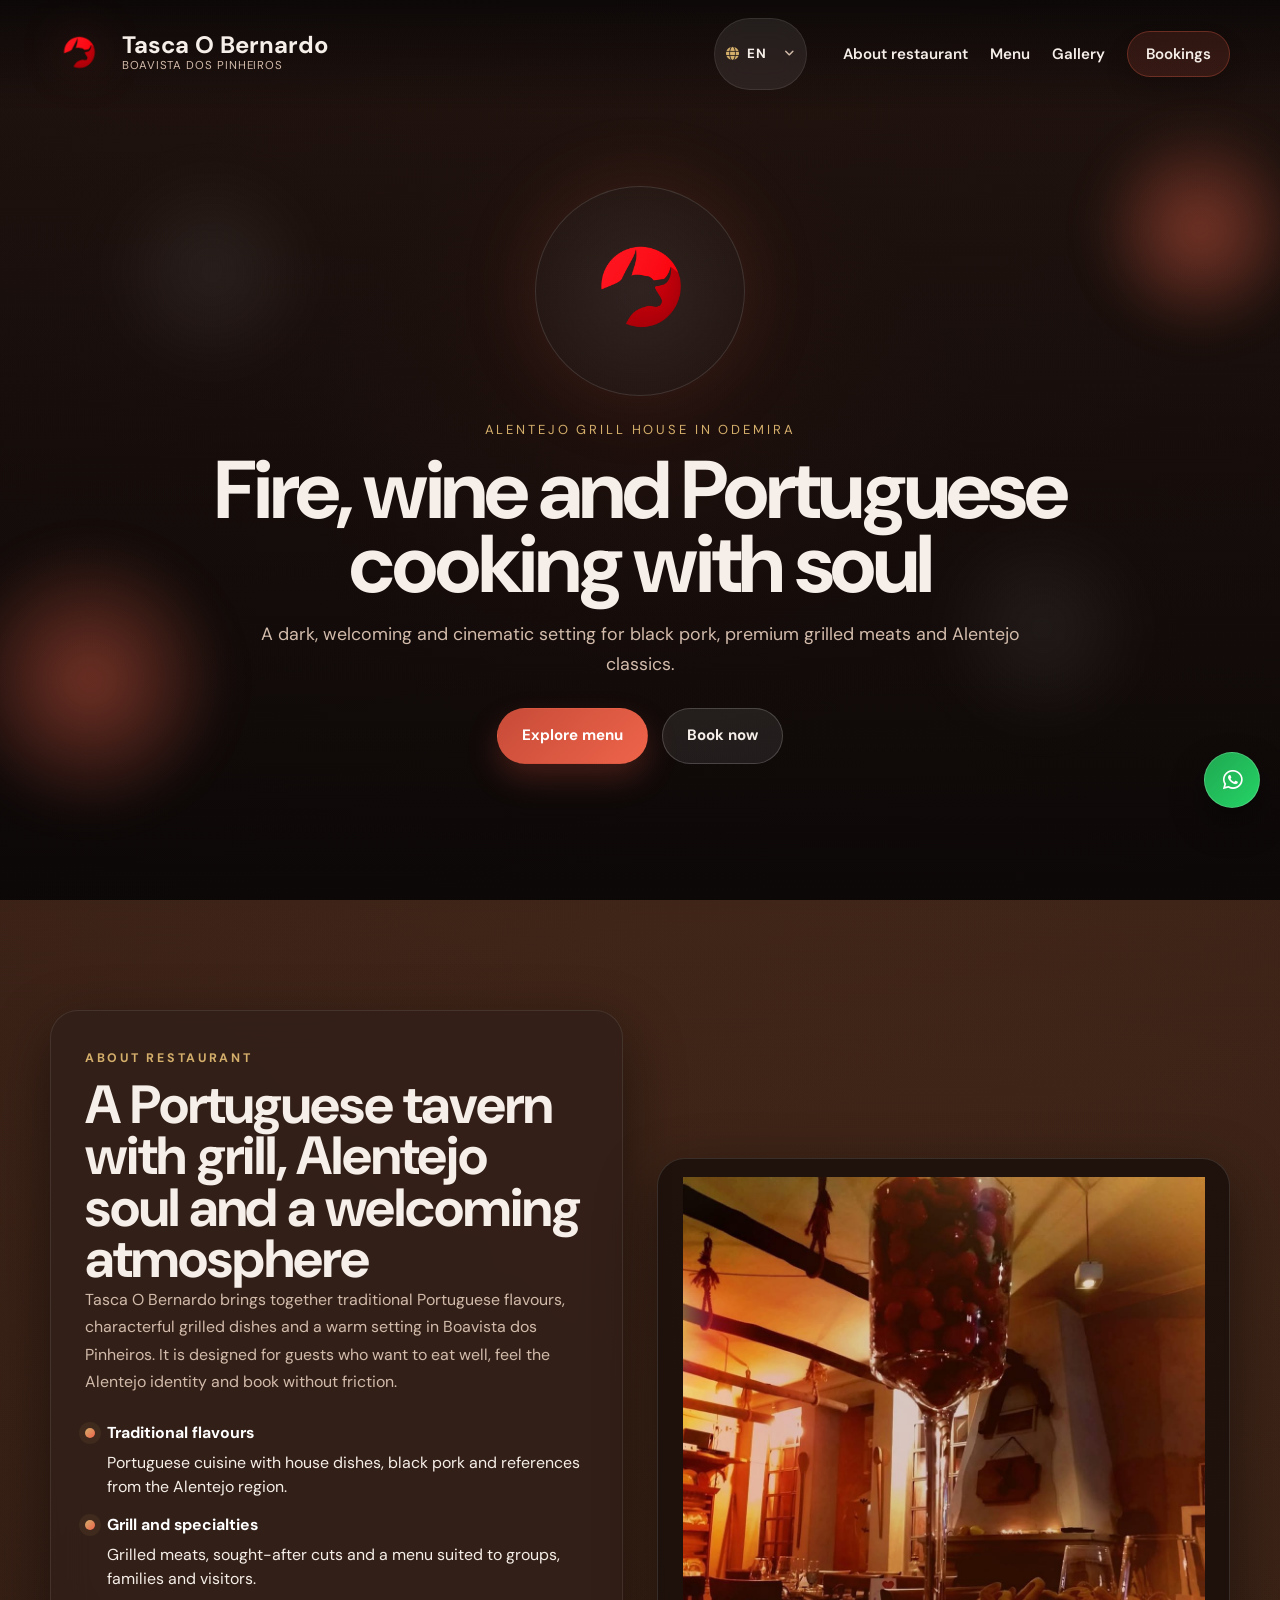
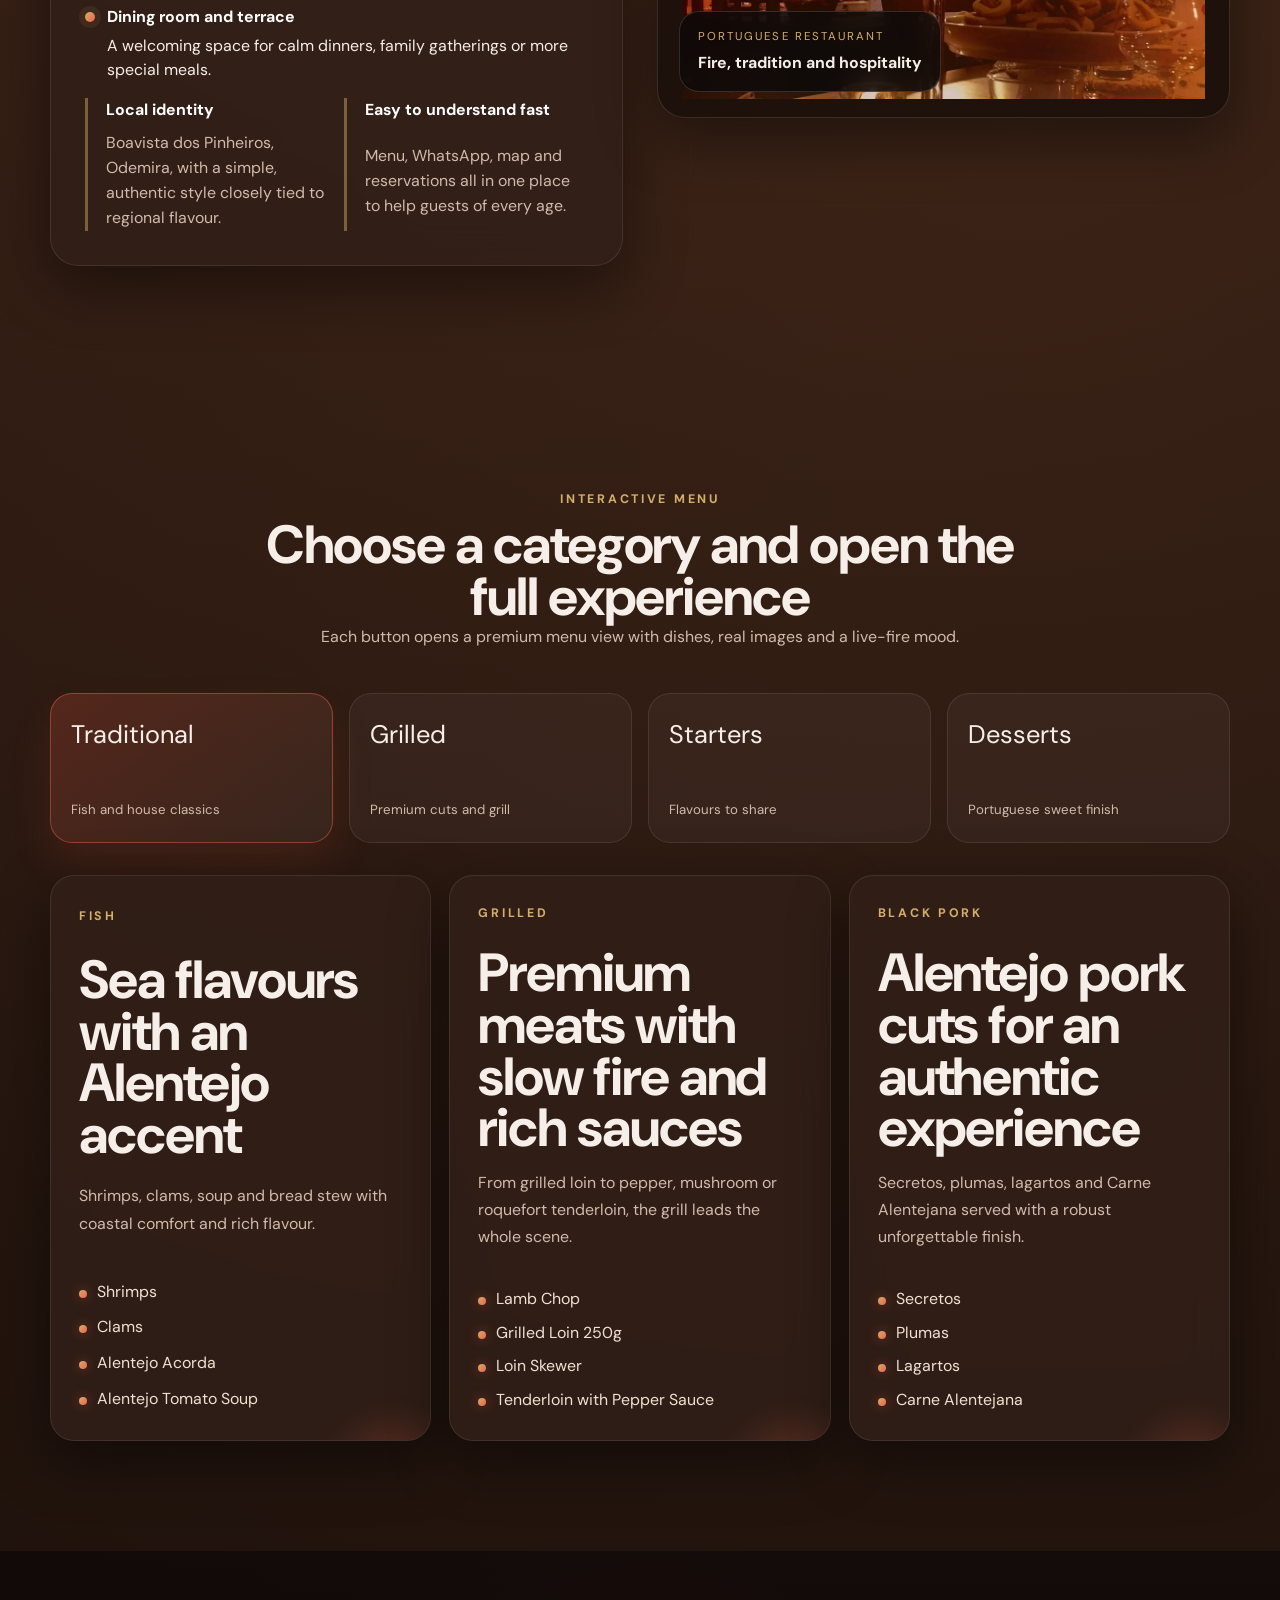
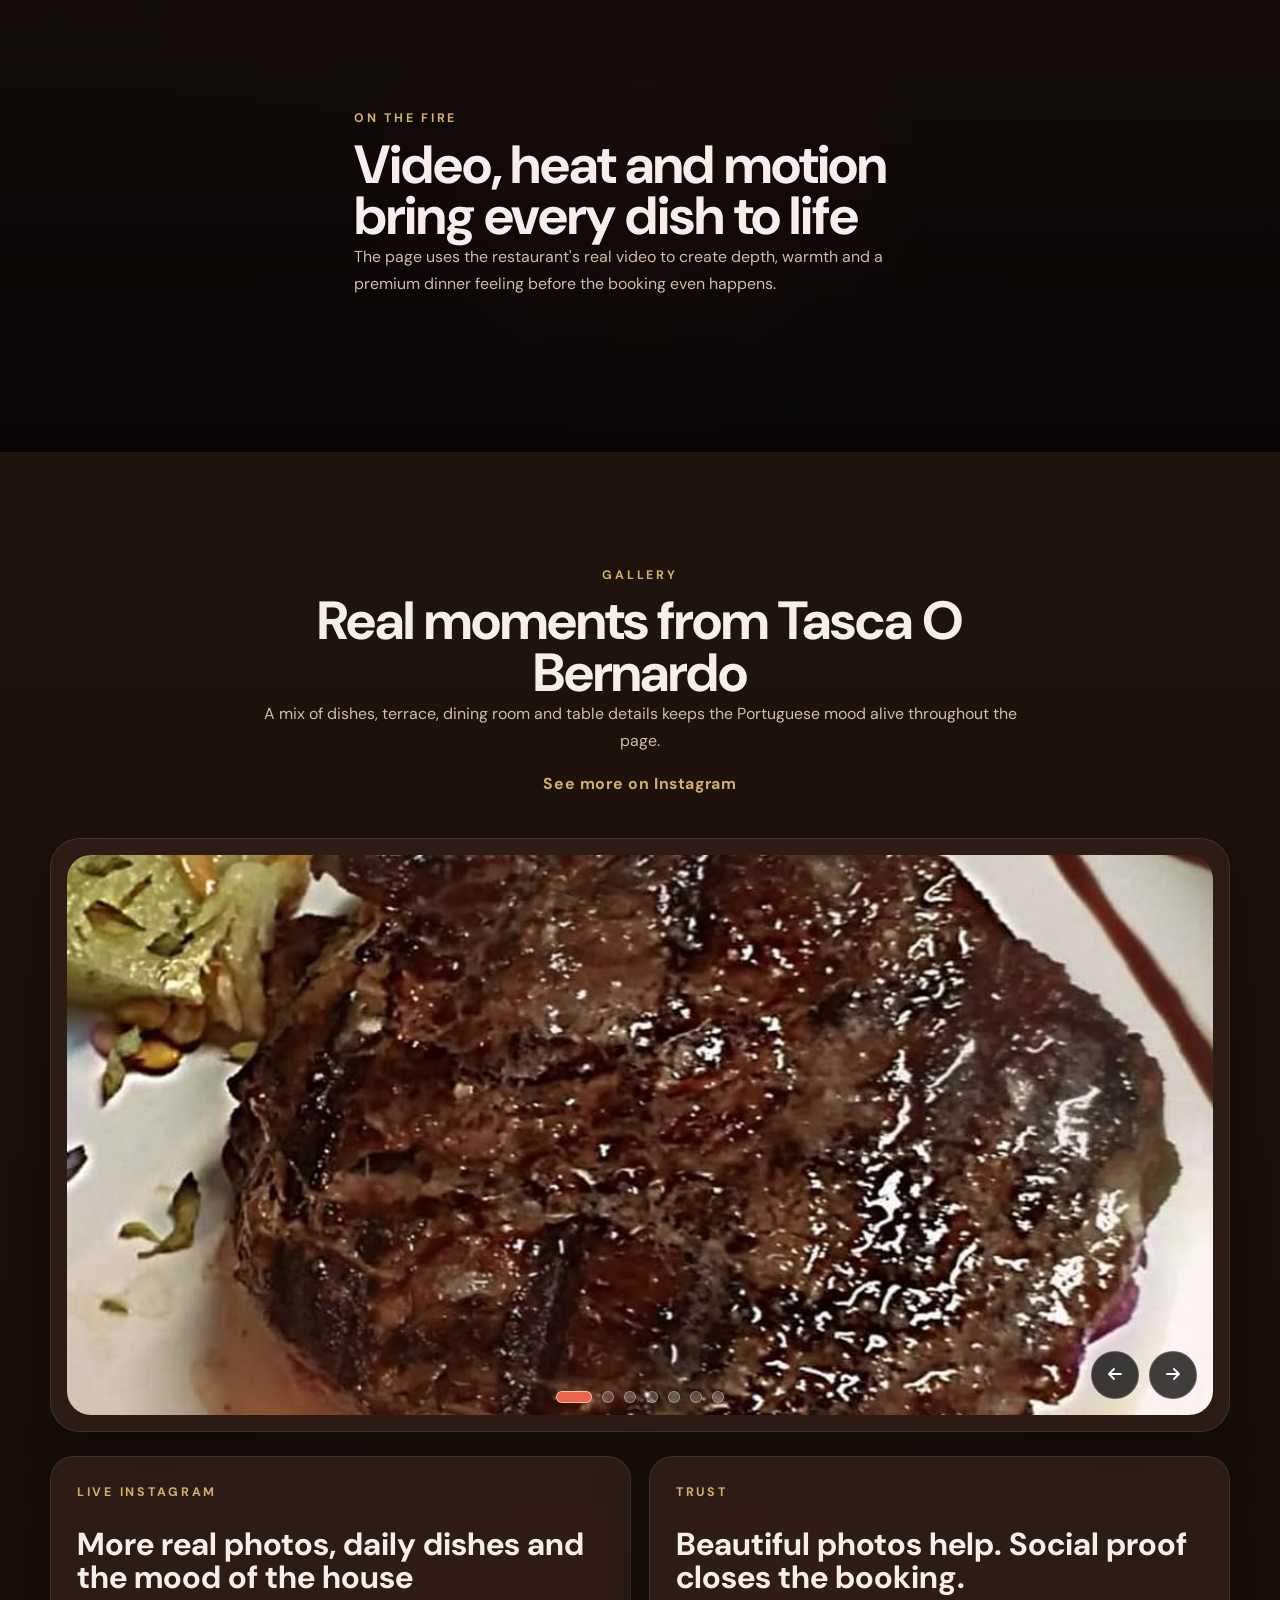
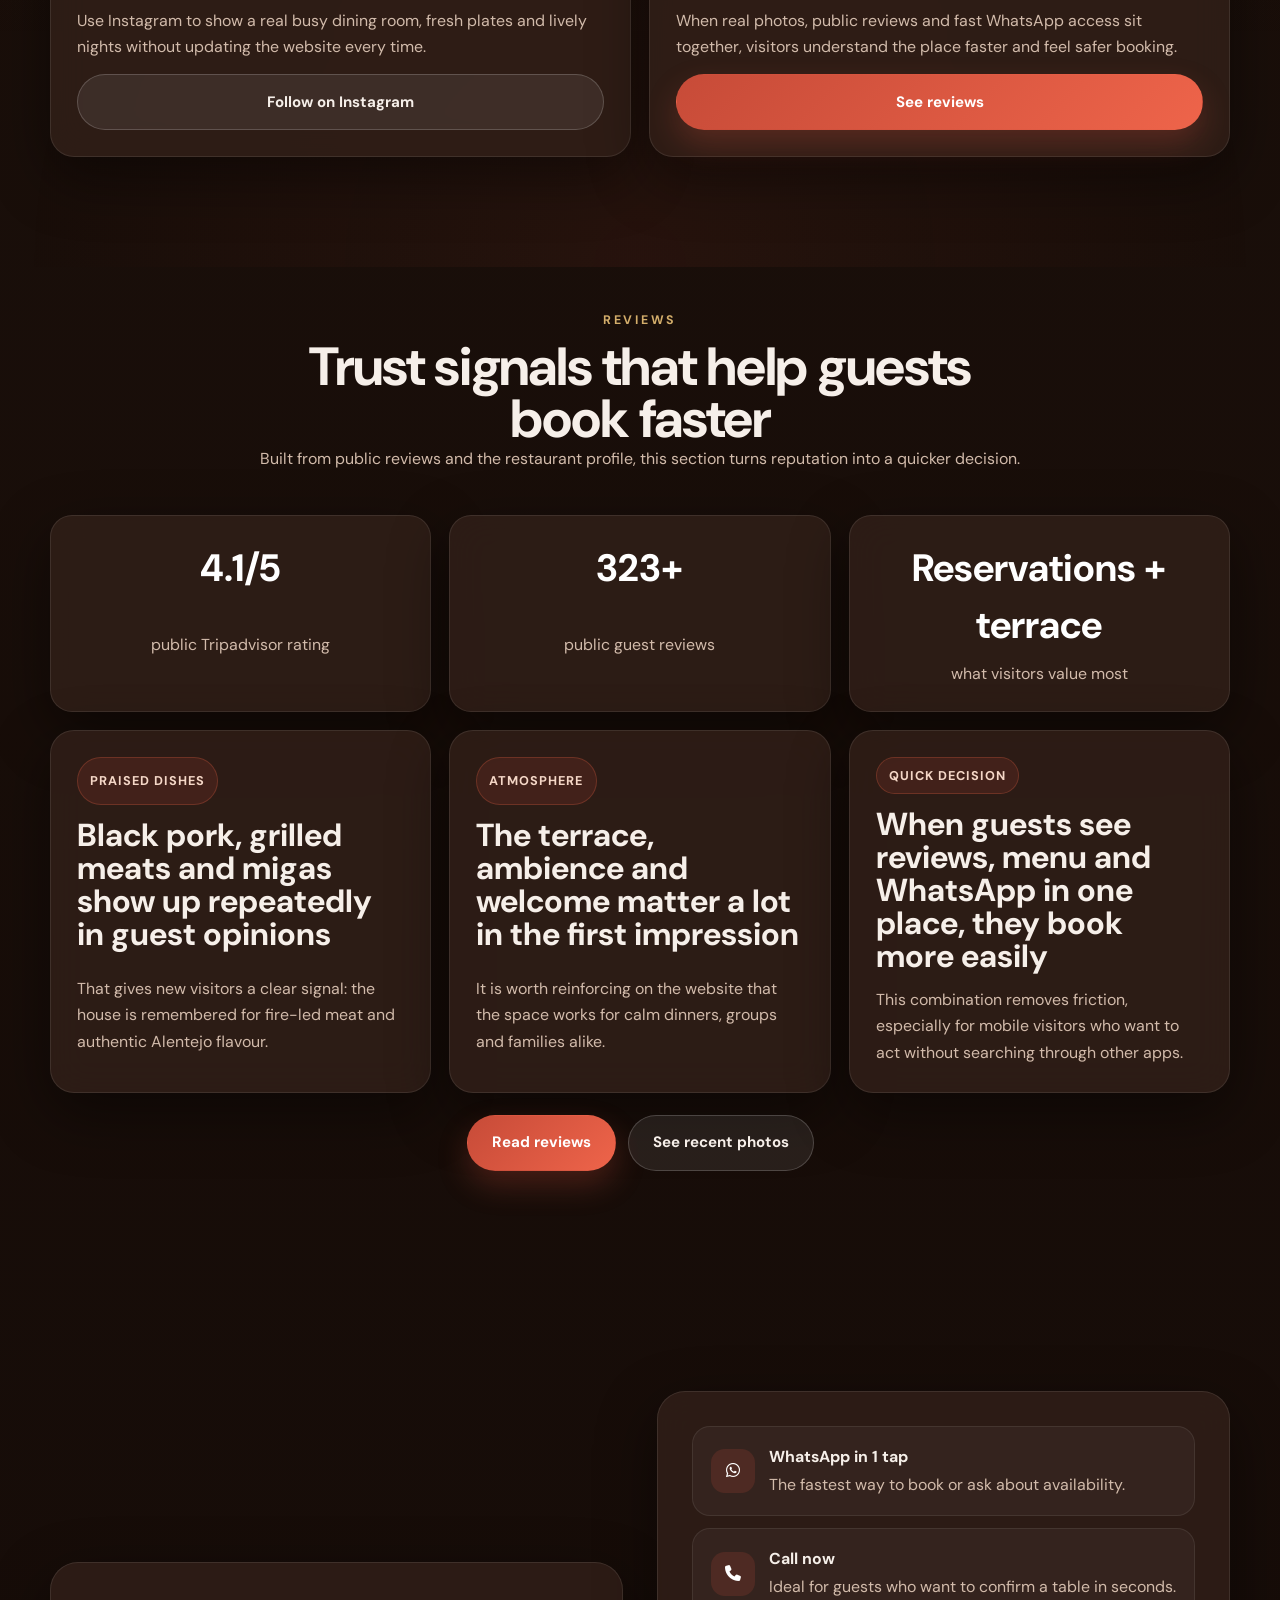
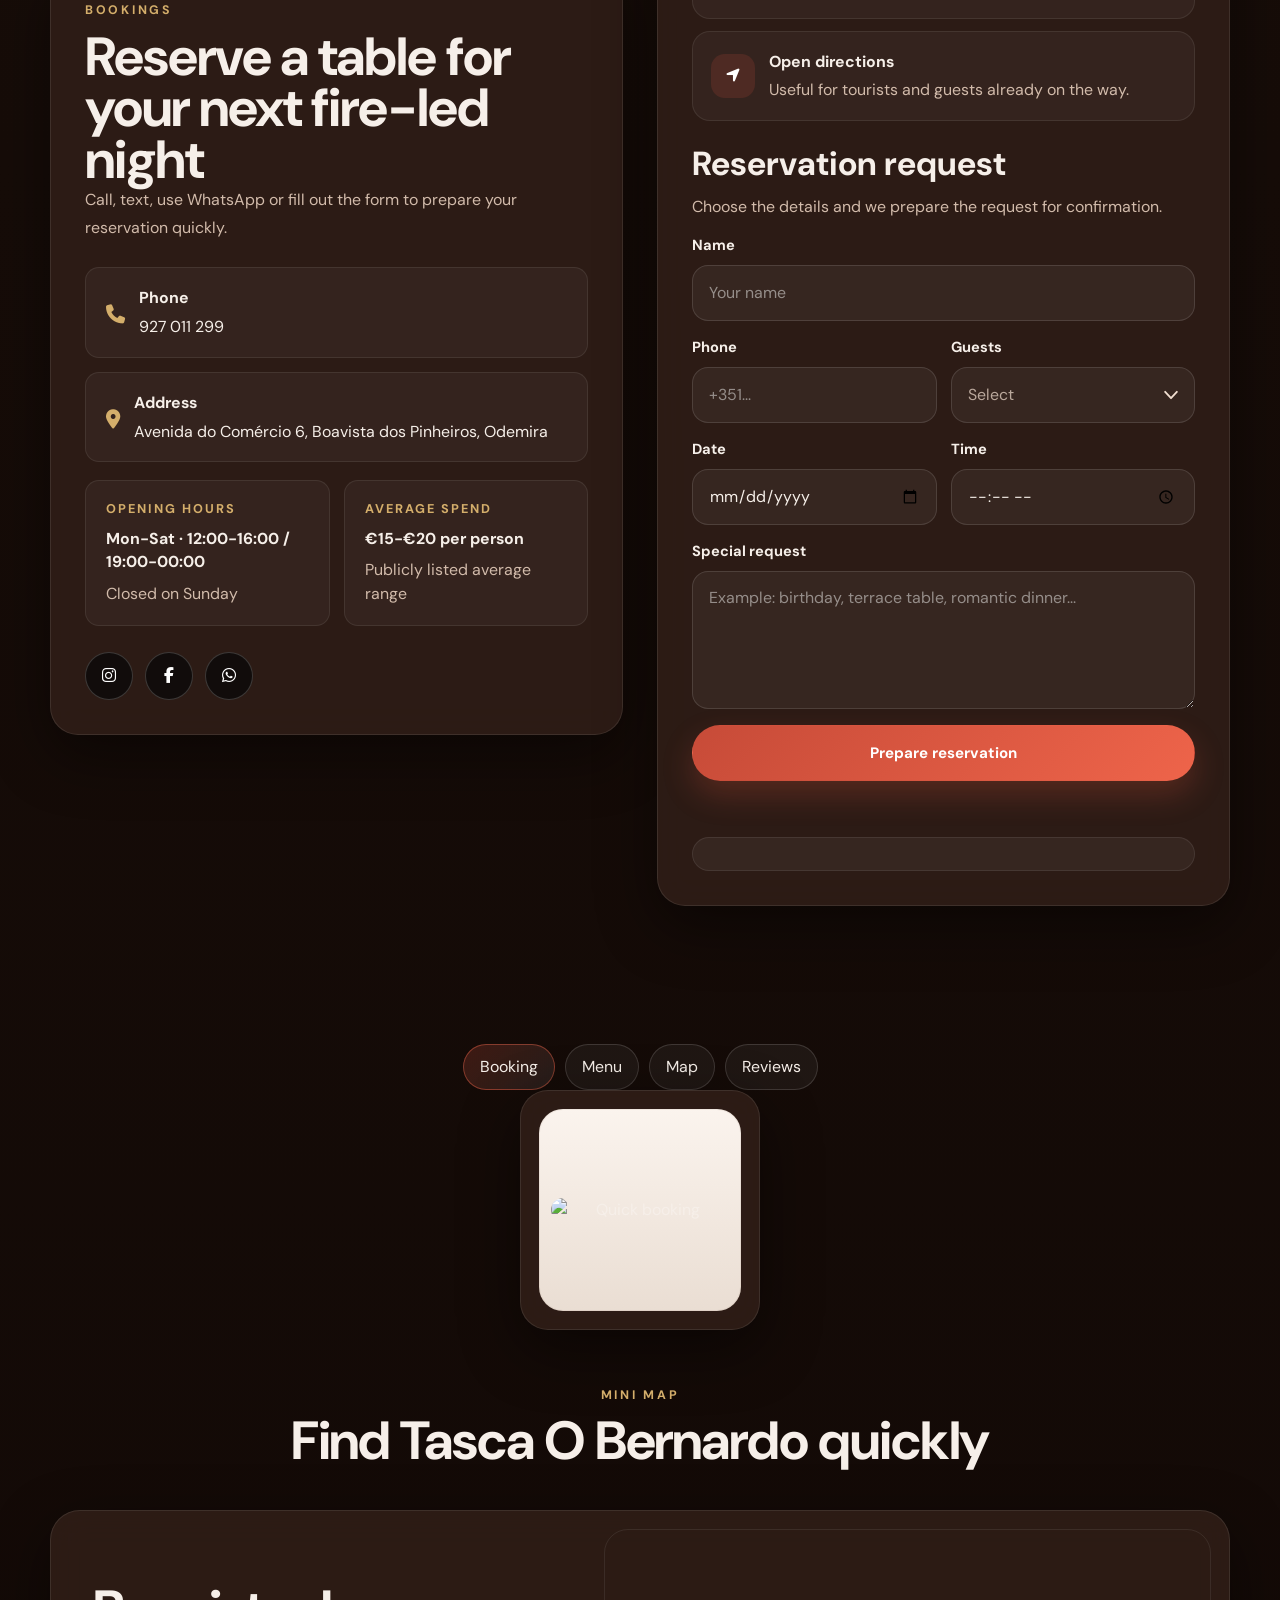
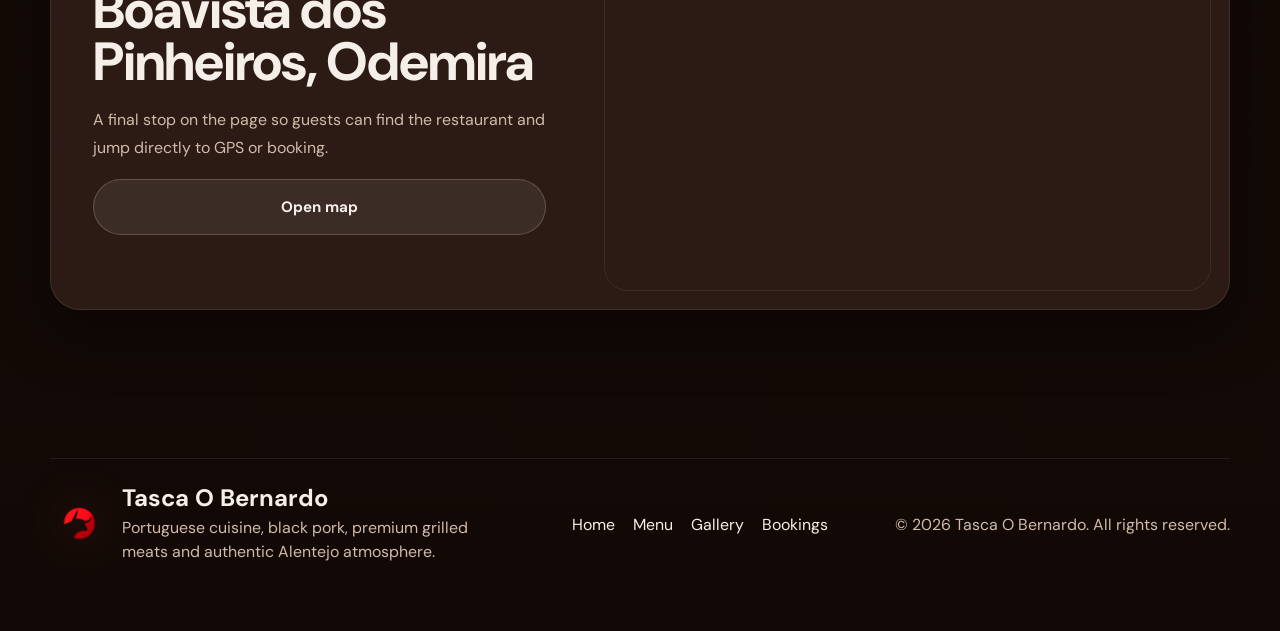
==== commit 329b2ad8: "Describe your changes" ====
--- a/index.html
+++ b/index.html
@@ -44,9 +44,12 @@
                         </select>
                     </div>
                     <button class="hamburger" type="button" aria-label="Abrir menu" aria-expanded="false" aria-controls="primary-navigation">
-                        <span class="bar"></span>
-                        <span class="bar"></span>
-                        <span class="bar"></span>
+                        <span class="menu-toggle-text">Menu</span>
+                        <span class="menu-toggle-icon" aria-hidden="true">
+                            <span class="bar"></span>
+                            <span class="bar"></span>
+                            <span class="bar"></span>
+                        </span>
                     </button>
                 </div>
 
@@ -475,8 +478,7 @@
                             <button type="button" class="qr-target" data-qr-target="menu" data-copy="qr.targetMenu">Carta</button>
                             <button type="button" class="qr-target" data-qr-target="map" data-copy="qr.targetMap">Mapa</button>
                             <button type="button" class="qr-target" data-qr-target="reviews" data-copy="qr.targetReviews">Reviews</button>
-                        </div>
-                        </div>
+                    </div>
 
                     <div class="qr-card reveal">
                         <div class="qr-frame">
--- a/style.css
+++ b/style.css
@@ -244,32 +244,56 @@
     display: flex;
     align-items: center;
     flex-shrink: 0;
-    gap: 14px;
+    gap: 10px;
 }
 
 .language-switcher {
+    position: relative;
     display: inline-flex;
     align-items: center;
-    gap: 10px;
-    padding: 8px 12px;
+    gap: 8px;
+    min-height: 46px;
+    padding: 7px 32px 7px 11px;
     background: rgba(255, 255, 255, 0.08);
     border: 1px solid var(--stroke);
     border-radius: 999px;
     backdrop-filter: blur(14px);
 }
 
+.language-switcher::after {
+    content: "\f107";
+    position: absolute;
+    right: 12px;
+    top: 50%;
+    transform: translateY(-50%);
+    font-family: "Font Awesome 6 Free";
+    font-weight: 900;
+    font-size: 0.72rem;
+    color: var(--muted);
+    pointer-events: none;
+}
+
 .language-switcher i {
     color: var(--gold);
+    font-size: 0.82rem;
 }
 
 .language-switcher select {
+    appearance: none;
+    -webkit-appearance: none;
+    -moz-appearance: none;
     width: auto;
+    min-width: 3ch;
     border: 0;
     background: transparent;
     color: var(--text);
-    font-size: 0.9rem;
+    font-size: 0.84rem;
+    font-weight: 700;
+    letter-spacing: 0.08em;
+    text-transform: uppercase;
     outline: none;
     cursor: pointer;
+    padding: 0;
 }
 
 .language-switcher option {
@@ -338,23 +362,42 @@
 
 .hamburger {
     display: none;
-    border: 0;
+    align-items: center;
+    gap: 10px;
+    min-height: 46px;
+    padding: 8px 12px;
+    border: 1px solid var(--stroke);
     background: rgba(255, 255, 255, 0.08);
-    border-radius: 12px;
-    padding: 10px;
+    color: var(--text);
+    border-radius: 999px;
+    backdrop-filter: blur(14px);
     cursor: pointer;
+}
+
+.menu-toggle-text {
+    font-size: 0.76rem;
+    font-weight: 700;
+    letter-spacing: 0.12em;
+    text-transform: uppercase;
+}
+
+.menu-toggle-icon {
+    display: grid;
+    gap: 4px;
+    width: 18px;
 }
 
 .bar {
     display: block;
-    width: 24px;
+    width: 18px;
     height: 2px;
+    border-radius: 999px;
     background: #fff;
     transition: transform var(--transition), opacity var(--transition);
 }
 
 .bar + .bar {
-    margin-top: 5px;
+    margin-top: 0;
 }
 
 .hero {
@@ -1939,8 +1982,8 @@
         z-index: 39;
         flex-direction: column;
         align-items: stretch;
-        gap: 10px;
-        padding: 18px;
+        gap: 0;
+        padding: 16px 18px 10px;
         border-radius: 22px;
         background: rgba(10, 8, 9, 0.95);
         border: 1px solid rgba(255, 255, 255, 0.1);
@@ -1960,13 +2003,26 @@
 
     .nav-links a {
         display: block;
-        padding: 13px 16px;
-        border-radius: 16px;
-        background: rgba(255, 255, 255, 0.04);
+        padding: 14px 2px;
+        border-radius: 0;
+        background: transparent;
+    }
+
+    .nav-links li + li {
+        border-top: 1px solid rgba(255, 255, 255, 0.08);
     }
 
     .nav-links li:last-child a {
-        text-align: center;
+        text-align: left;
+        padding-top: 14px;
+        background: transparent;
+        border: 0;
+        box-shadow: none;
+        color: var(--gold);
+    }
+
+    .nav-links a::after {
+        display: none;
     }
 
     .hamburger {
@@ -1976,7 +2032,7 @@
     }
 
     .hamburger.active .bar:nth-child(1) {
-        transform: translateY(7px) rotate(45deg);
+        transform: translateY(6px) rotate(45deg);
     }
 
     .hamburger.active .bar:nth-child(2) {
@@ -1984,7 +2040,7 @@
     }
 
     .hamburger.active .bar:nth-child(3) {
-        transform: translateY(-7px) rotate(-45deg);
+        transform: translateY(-6px) rotate(-45deg);
     }
 
     .hero h1 {
@@ -2131,13 +2187,40 @@
     .language-switcher {
         flex: 0 1 auto;
         min-width: 0;
-        max-width: 170px;
+        max-width: 96px;
+        min-height: 42px;
+        padding: 6px 28px 6px 10px;
+    }
+
+    .language-switcher::after {
+        right: 10px;
+        font-size: 0.66rem;
     }
 
     .language-switcher select {
         width: auto;
         min-width: 0;
-        max-width: 100px;
+        max-width: 34px;
+        font-size: 0.76rem;
+    }
+
+    .hamburger {
+        min-height: 42px;
+        padding: 6px 10px;
+        gap: 8px;
+    }
+
+    .menu-toggle-text {
+        font-size: 0.7rem;
+        letter-spacing: 0.1em;
+    }
+
+    .menu-toggle-icon {
+        width: 16px;
+    }
+
+    .bar {
+        width: 16px;
     }
 
     .hero-content {
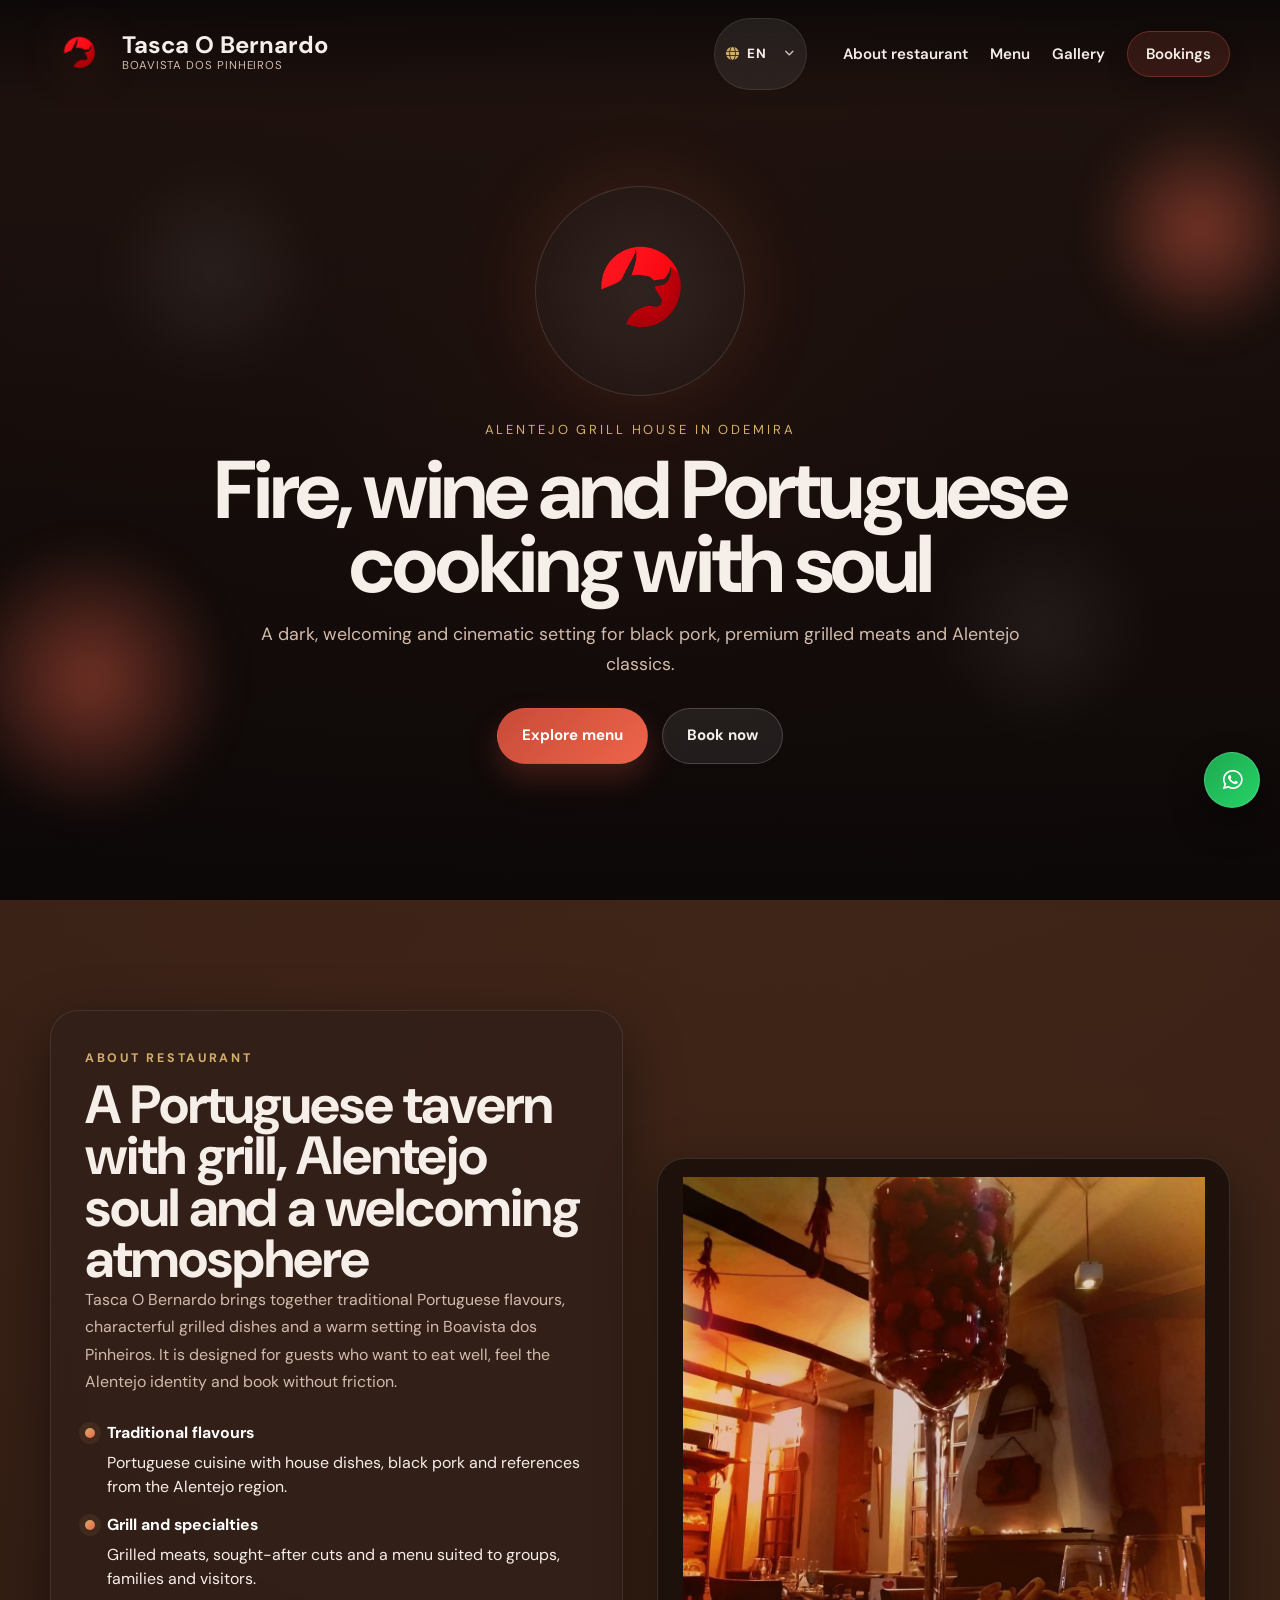
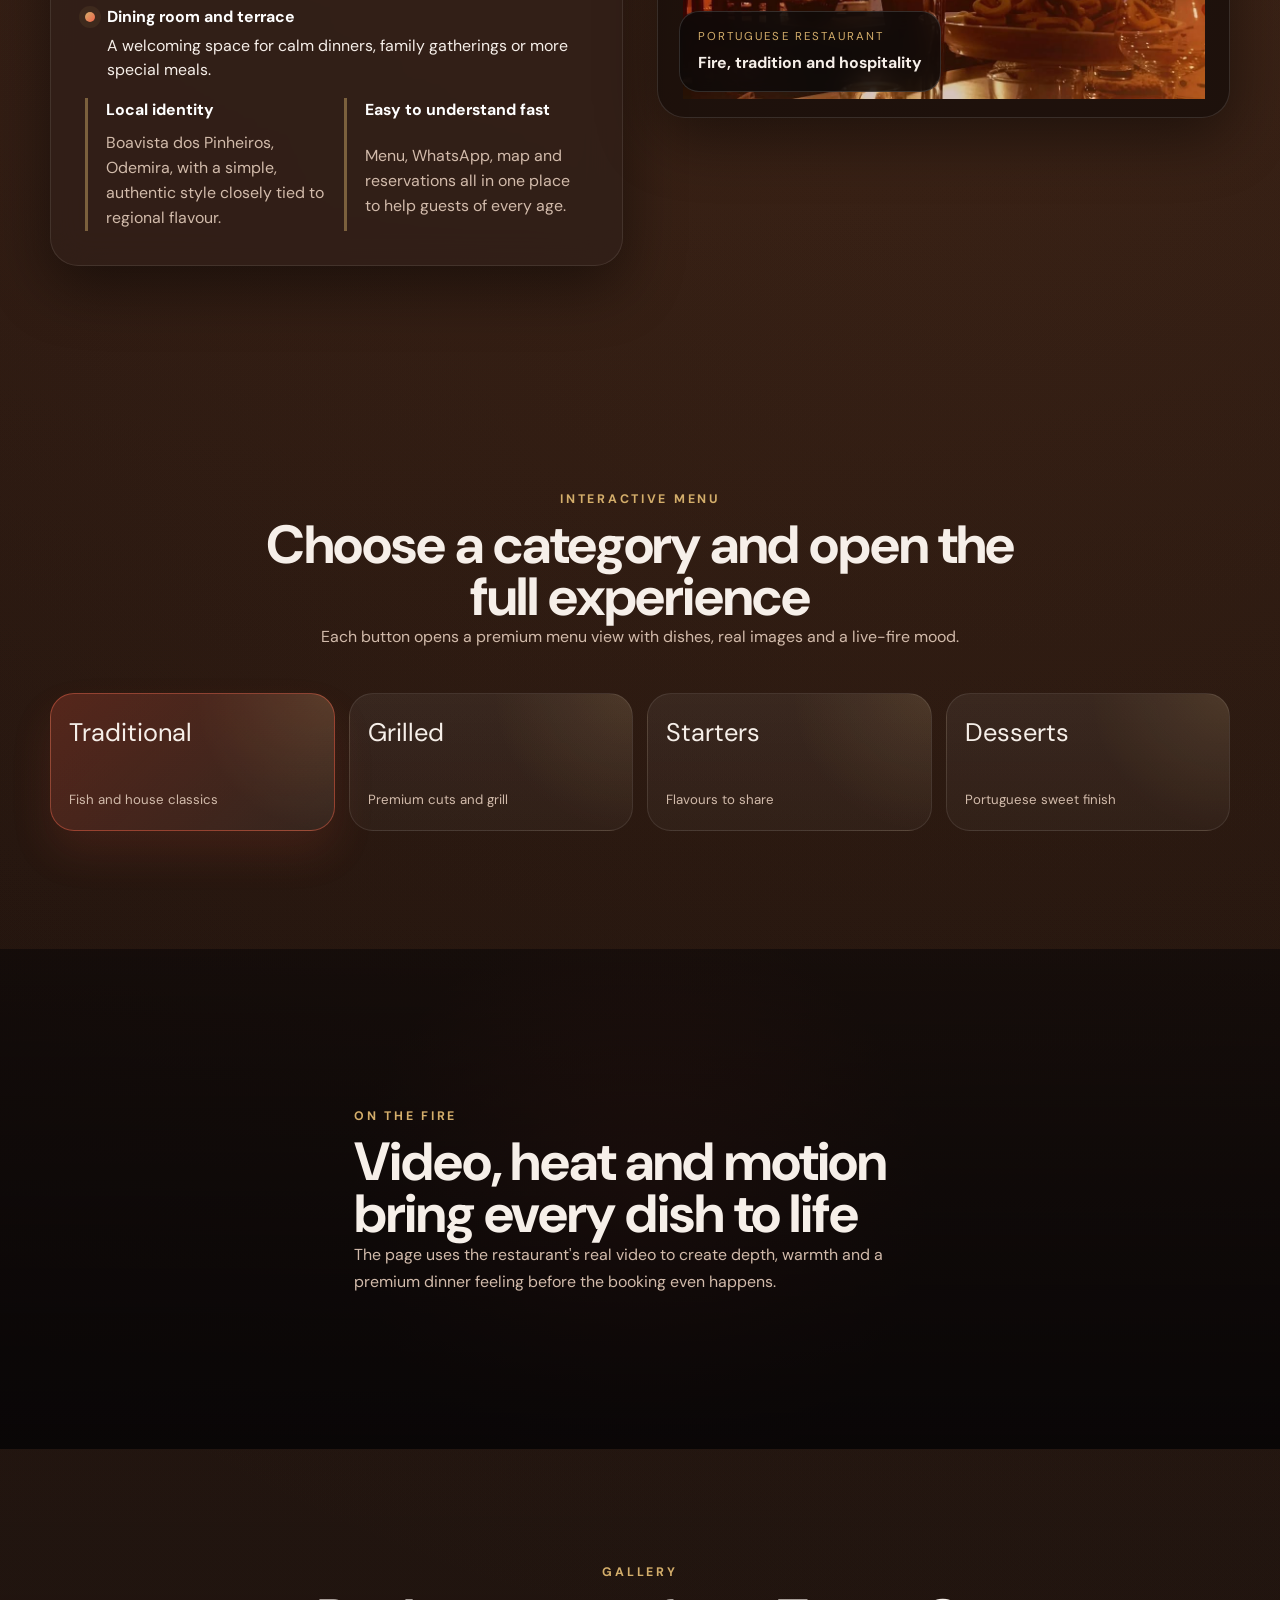
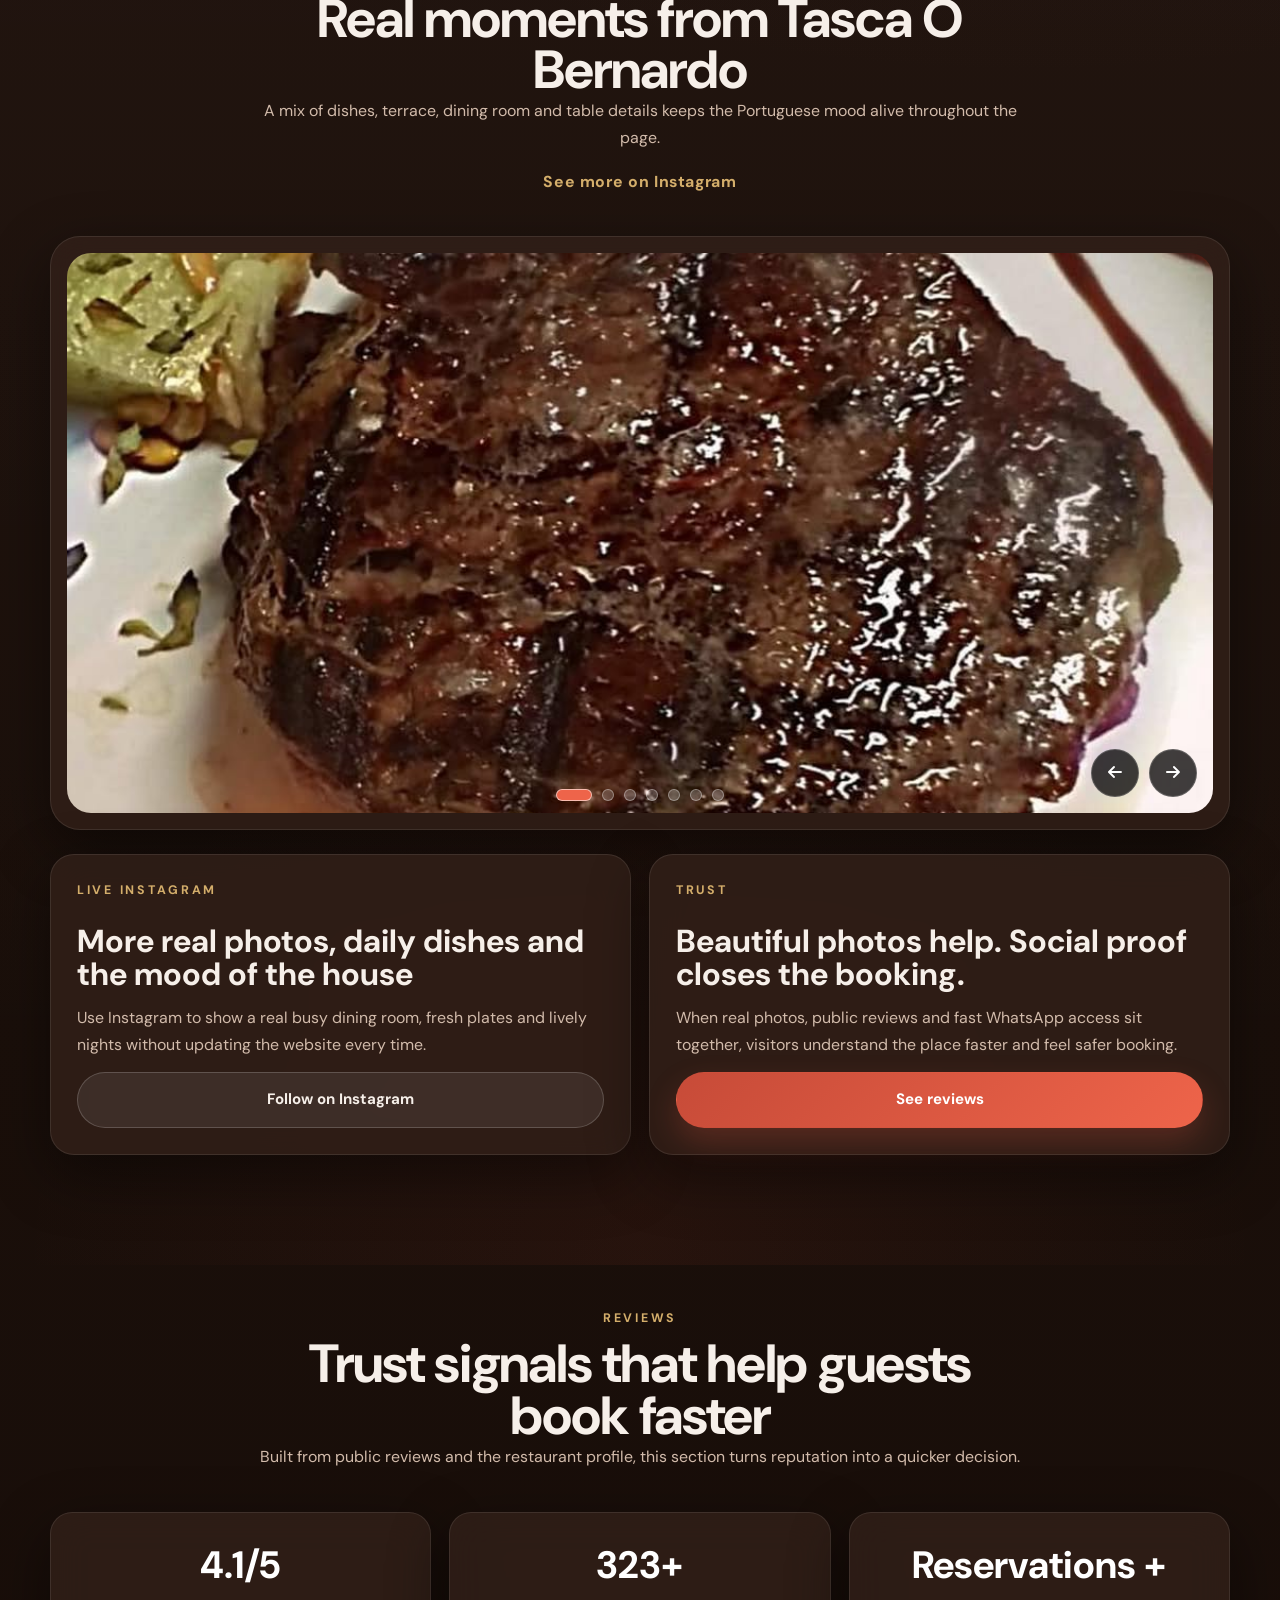
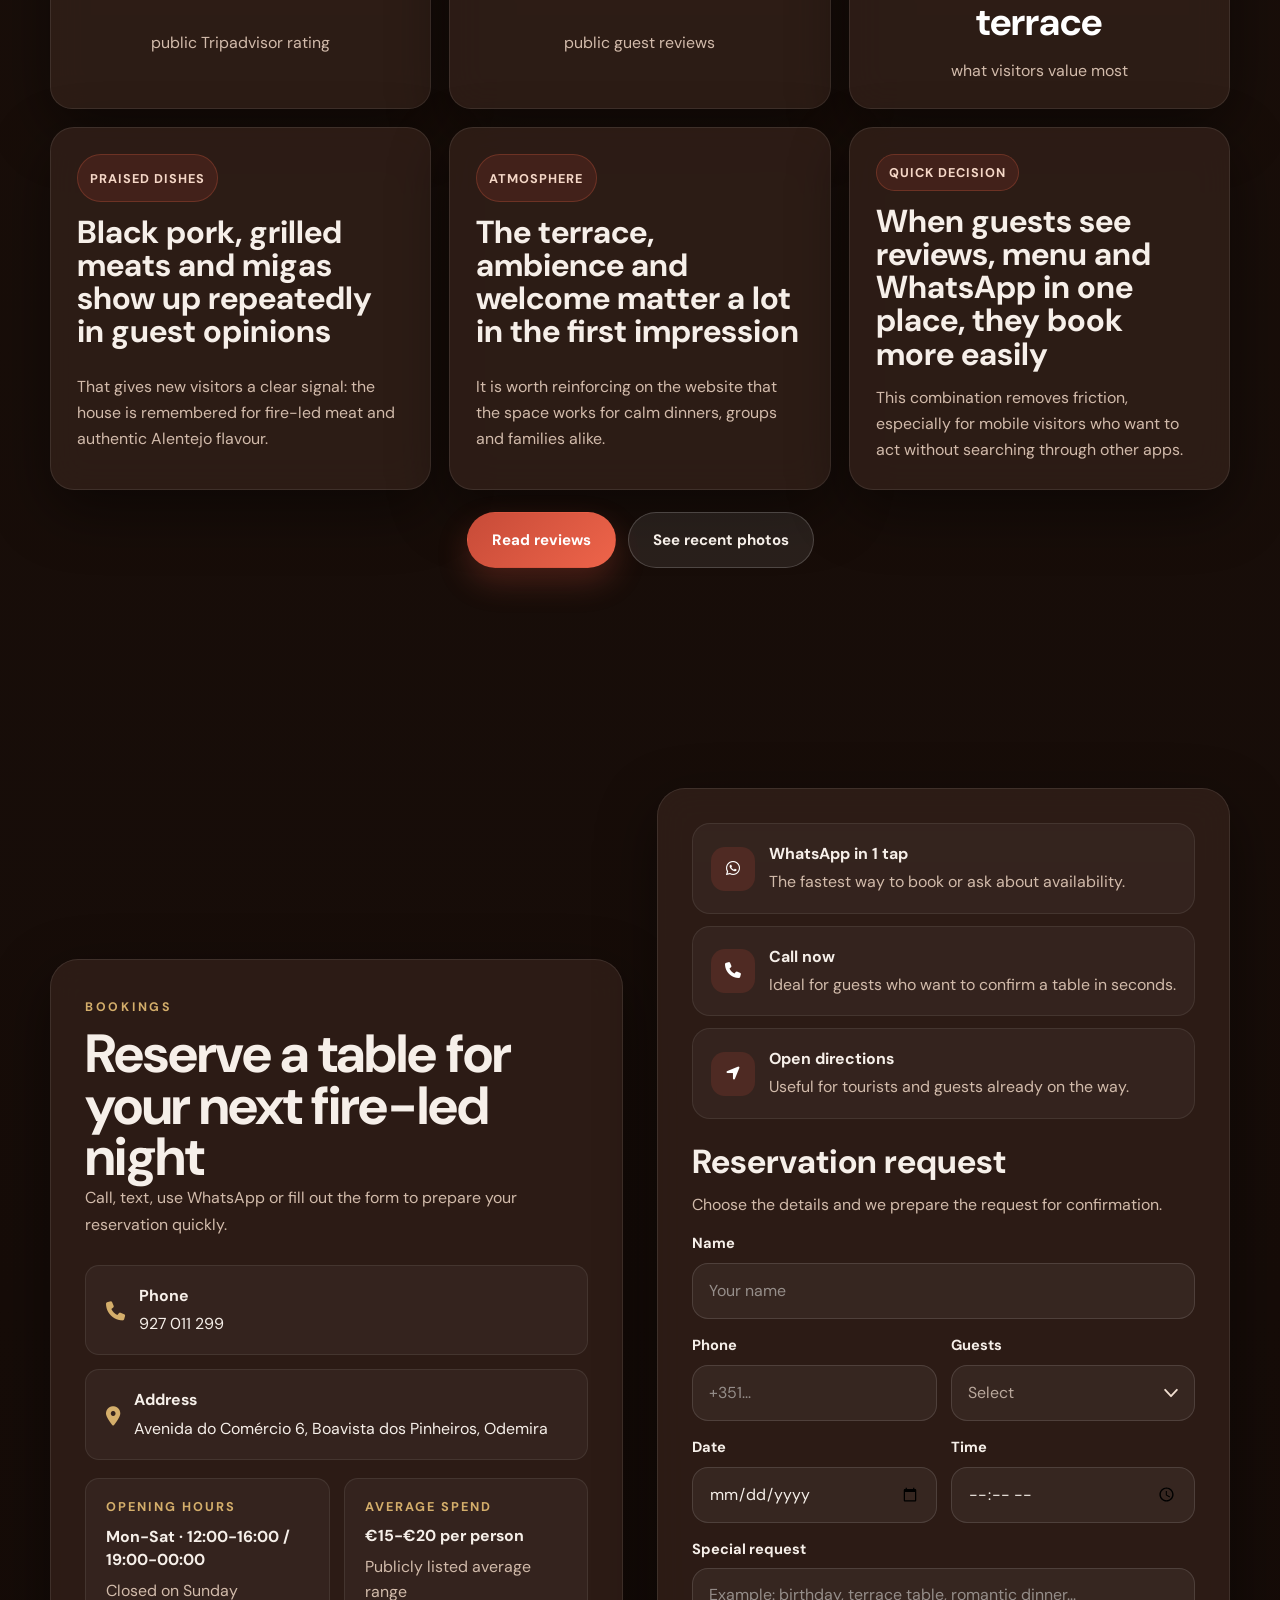
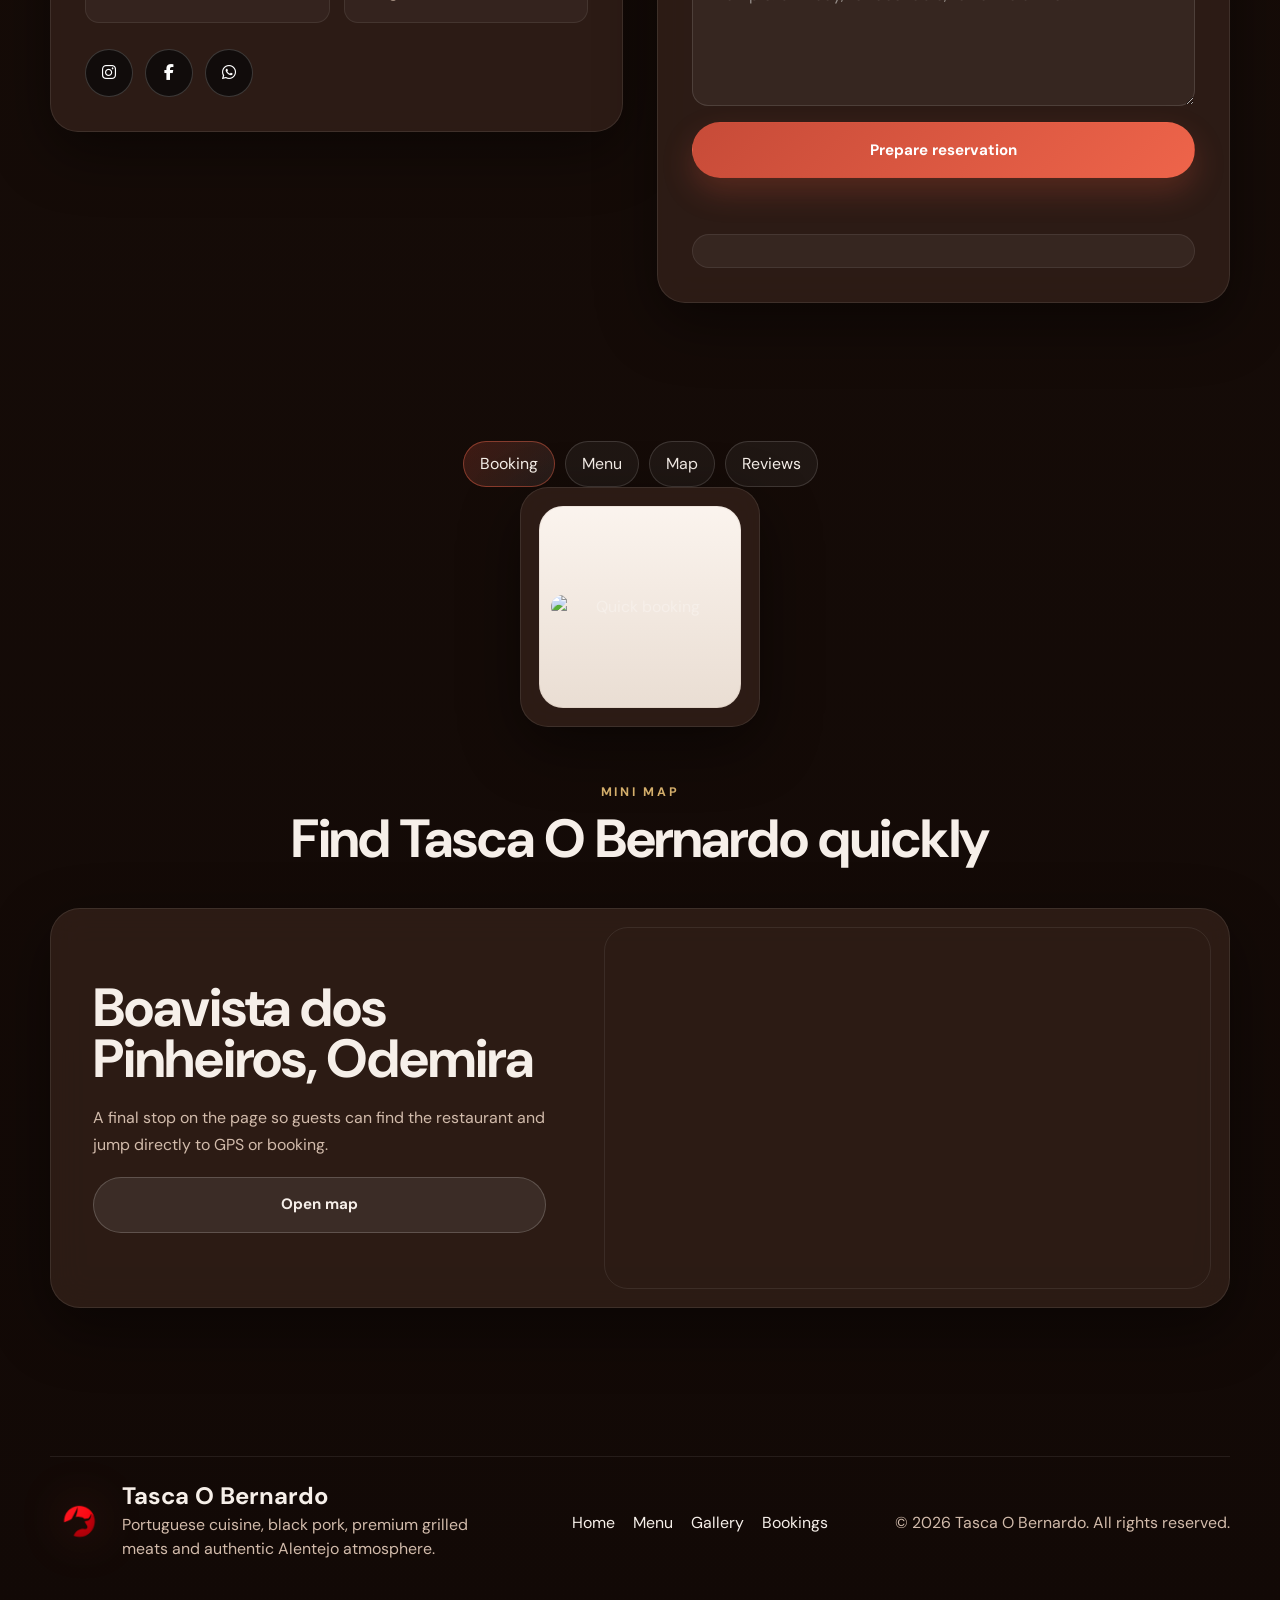
==== commit 3d774a71: "Updated website" ====
--- a/index.html
+++ b/index.html
@@ -170,7 +170,8 @@
                         </button>
                     </div>
 
-                    <div class="experience-grid">
+                    <div class="experience-grid" aria-hidden="true">
+
                         <article class="experience-card reveal">
                             <div class="card-glow"></div>
                             <span class="section-tag">Fish</span>
@@ -547,9 +548,12 @@
             </button>
             <div class="menu-modal-media" id="menu-modal-media"></div>
             <div class="menu-modal-body">
-                <span class="section-tag" id="menu-modal-tag">Carta</span>
-                <h3 id="menu-modal-title">Categoria</h3>
-                <p id="menu-modal-description" class="menu-modal-description"></p>
+                <div class="menu-modal-header">
+                    <span class="section-tag" id="menu-modal-tag">Carta</span>
+                    <h3 id="menu-modal-title">Categoria</h3>
+                    <p id="menu-modal-description" class="menu-modal-description"></p>
+                    <div id="menu-modal-meta" class="menu-modal-meta"></div>
+                </div>
                 <div id="menu-modal-groups" class="menu-modal-groups"></div>
             </div>
         </div>
--- a/style.css
+++ b/style.css
@@ -709,9 +709,9 @@
 
 .menu-buttons {
     display: grid;
-    grid-template-columns: repeat(auto-fit, minmax(min(100%, 220px), 1fr));
-    gap: 16px;
-    margin-bottom: 32px;
+    grid-template-columns: repeat(auto-fit, minmax(min(100%, 210px), 1fr));
+    gap: 14px;
+    margin-bottom: 8px;
 }
 
 .menu-button {
@@ -720,11 +720,13 @@
     flex-direction: column;
     justify-content: space-between;
     text-align: left;
-    min-height: 150px;
-    padding: 22px 20px;
-    border-radius: 22px;
+    min-height: 138px;
+    padding: 20px 18px;
+    border-radius: 24px;
     border: 1px solid var(--stroke);
-    background: rgba(255, 255, 255, 0.04);
+    background:
+        linear-gradient(180deg, rgba(255, 255, 255, 0.06), rgba(255, 255, 255, 0.03)),
+        radial-gradient(circle at top right, rgba(212, 174, 107, 0.12), transparent 44%);
     color: var(--text);
     cursor: pointer;
     transition: transform var(--transition), background-color var(--transition), border-color var(--transition), box-shadow var(--transition);
@@ -743,15 +745,15 @@
 }
 
 .menu-button.active {
-    background: linear-gradient(135deg, rgba(199, 75, 56, 0.26), rgba(255, 255, 255, 0.05));
+    background:
+        linear-gradient(135deg, rgba(199, 75, 56, 0.28), rgba(255, 255, 255, 0.06)),
+        radial-gradient(circle at top right, rgba(212, 174, 107, 0.16), transparent 44%);
     border-color: rgba(238, 100, 74, 0.46);
     box-shadow: 0 22px 40px rgba(199, 75, 56, 0.14);
 }
 
 .experience-grid {
-    display: grid;
-    grid-template-columns: repeat(auto-fit, minmax(260px, 1fr));
-    gap: 18px;
+    display: none;
 }
 
 .experience-card {
@@ -1510,25 +1512,29 @@
 .menu-modal-panel {
     position: relative;
     z-index: 1;
-    display: flex;
-    flex-direction: column;
-    width: min(1080px, calc(100% - 28px));
-    max-height: calc(100vh - 40px);
-    margin: 20px auto;
-    border-radius: 30px;
+    display: grid;
+    grid-template-columns: minmax(0, 0.92fr) minmax(0, 1.08fr);
+    width: min(1180px, calc(100% - 24px));
+    max-height: calc(100vh - 24px);
+    margin: 12px auto;
+    border-radius: 34px;
     overflow: hidden;
+    background:
+        radial-gradient(circle at top left, rgba(212, 174, 107, 0.12), transparent 28%),
+        linear-gradient(180deg, rgba(33, 24, 21, 0.98), rgba(19, 14, 13, 0.98));
 }
 
 .menu-modal-media {
     position: relative;
-    min-height: 260px;
+    min-height: 100%;
     background: linear-gradient(135deg, rgba(199, 75, 56, 0.2), rgba(212, 174, 107, 0.06));
 }
 
 .menu-modal-media video,
 .menu-modal-media img {
     width: 100%;
-    height: 260px;
+    height: 100%;
+    min-height: 100%;
     object-fit: cover;
 }
 
@@ -1541,67 +1547,138 @@
 
 .menu-modal-body {
     position: relative;
-    margin-top: -70px;
     z-index: 2;
-    padding: 0 24px 24px;
+    padding: 20px 22px 22px 0;
     overflow: auto;
     overscroll-behavior: contain;
-    max-height: calc(100vh - 250px);
-}
-
-.menu-modal-body > .section-tag,
-.menu-modal-body > h3,
-.menu-modal-body > p {
+    max-height: calc(100vh - 24px);
+}
+
+.menu-modal-header {
+    position: sticky;
+    top: 0;
+    z-index: 4;
+    display: grid;
+    gap: 10px;
+    padding: 26px 26px 22px;
+    margin-bottom: 18px;
+    border-radius: 28px;
+    background:
+        linear-gradient(180deg, rgba(30, 22, 20, 0.97), rgba(30, 22, 20, 0.88)),
+        radial-gradient(circle at top right, rgba(212, 174, 107, 0.12), transparent 40%);
+    border: 1px solid rgba(255, 255, 255, 0.08);
+    box-shadow: 0 18px 38px rgba(0, 0, 0, 0.24);
+    backdrop-filter: blur(18px);
+}
+
+.menu-modal-header > .section-tag,
+.menu-modal-header > h3,
+.menu-modal-header > p {
     position: relative;
     z-index: 2;
 }
 
-.menu-modal-body > .section-tag {
-    margin-bottom: 8px;
-}
-
-.menu-modal-body > h3 {
-    margin-bottom: 10px;
-}
-
-.menu-modal-body > p {
-    max-width: 720px;
-    margin-bottom: 22px;
+.menu-modal-header > .section-tag {
+    margin-bottom: 2px;
+}
+
+.menu-modal-header > h3 {
+    margin-bottom: 0;
+}
+
+.menu-modal-header > p {
+    max-width: none;
+    margin-bottom: 0;
+}
+
+.menu-modal-meta {
+    display: flex;
+    flex-wrap: wrap;
+    gap: 10px;
+    margin-top: 4px;
+}
+
+.menu-modal-meta-item {
+    display: inline-flex;
+    align-items: center;
+    gap: 8px;
+    min-height: 34px;
+    padding: 7px 12px;
+    border-radius: 999px;
+    background: rgba(255, 255, 255, 0.06);
+    border: 1px solid rgba(255, 255, 255, 0.08);
+    color: #f2dfd1;
+    font-size: 0.84rem;
+    font-weight: 600;
+}
+
+.menu-modal-meta-item i {
+    color: var(--gold);
 }
 
 .menu-modal-groups {
     display: grid;
-    gap: 22px;
+    gap: 18px;
+    padding-right: 4px;
 }
 
 .menu-group {
-    padding: 20px;
-    border-radius: 24px;
-    background: rgba(255, 255, 255, 0.05);
+    padding: 22px;
+    border-radius: 28px;
+    background:
+        linear-gradient(180deg, rgba(255, 255, 255, 0.055), rgba(255, 255, 255, 0.03)),
+        radial-gradient(circle at top right, rgba(212, 174, 107, 0.08), transparent 38%);
     border: 1px solid rgba(255, 255, 255, 0.08);
+    box-shadow: inset 0 1px 0 rgba(255, 255, 255, 0.04);
+}
+
+.menu-group-head {
+    display: flex;
+    justify-content: space-between;
+    align-items: center;
+    gap: 12px;
+    margin-bottom: 16px;
 }
 
 .menu-group h4 {
     font-family: var(--font-display);
     font-size: clamp(1.45rem, 3vw, 2rem);
-    margin-bottom: 14px;
+    margin-bottom: 0;
+}
+
+.menu-group-count {
+    display: inline-flex;
+    align-items: center;
+    justify-content: center;
+    min-height: 32px;
+    padding: 6px 11px;
+    border-radius: 999px;
+    background: rgba(212, 174, 107, 0.12);
+    border: 1px solid rgba(212, 174, 107, 0.22);
+    color: #f3ce8d;
+    font-size: 0.8rem;
+    font-weight: 700;
+    white-space: nowrap;
 }
 
 .menu-grid {
     display: grid;
-    grid-template-columns: repeat(2, minmax(0, 1fr));
-    gap: 14px;
+    grid-template-columns: 1fr;
+    gap: 12px;
 }
 
 .menu-item-card {
     display: grid;
-    grid-template-columns: 92px 1fr;
+    grid-template-columns: 84px 1fr;
     gap: 16px;
     align-items: stretch;
-    padding: 14px;
-    border-radius: 18px;
-    background: rgba(8, 6, 7, 0.58);
-    border: 1px solid rgba(255, 255, 255, 0.06);
+    padding: 16px;
+    border-radius: 22px;
+    background:
+        linear-gradient(180deg, rgba(14, 10, 10, 0.76), rgba(16, 12, 12, 0.62)),
+        radial-gradient(circle at top right, rgba(212, 174, 107, 0.08), transparent 38%);
+    border: 1px solid rgba(255, 255, 255, 0.07);
+    box-shadow: inset 0 1px 0 rgba(255, 255, 255, 0.04);
     transition: transform var(--transition), border-color var(--transition), background-color var(--transition);
 }
 
@@ -1635,9 +1712,9 @@
 
 .menu-item-top {
     display: grid;
-    grid-template-columns: 1fr;
+    grid-template-columns: minmax(0, 1fr) auto;
     align-items: start;
-    gap: 10px;
+    gap: 12px;
 }
 
 .menu-price {
@@ -1712,6 +1789,12 @@
     text-transform: uppercase;
     text-align: center;
     line-height: 1.3;
+}
+
+@media (min-width: 980px) {
+    .menu-grid {
+        grid-template-columns: repeat(2, minmax(0, 1fr));
+    }
 }
 
 .menu-modal-close {
@@ -2106,18 +2189,44 @@
         grid-template-columns: 1fr;
     }
 
-    .menu-item-card img {
-        width: 100%;
-        height: 180px;
+    .menu-item-visual {
+        grid-template-columns: auto 1fr;
+        justify-items: start;
+        align-items: center;
+        gap: 12px;
+        min-height: 0;
+        padding: 12px 14px;
     }
 
     .menu-modal-panel {
-        width: min(100% - 18px, 1080px);
+        grid-template-columns: 1fr;
+        width: min(100% - 16px, 1080px);
+        max-height: calc(100vh - 16px);
         margin: 9px auto;
     }
 
+    .menu-modal-media {
+        min-height: 220px;
+    }
+
+    .menu-modal-media video,
+    .menu-modal-media img {
+        min-height: 220px;
+        height: 220px;
+    }
+
     .menu-modal-body {
-        padding: 0 16px 18px;
+        padding: 14px 14px 18px;
+        max-height: none;
+    }
+
+    .menu-modal-header {
+        padding: 18px 18px 16px;
+        border-radius: 24px;
+    }
+
+    .menu-group {
+        padding: 18px;
     }
 
     .map-card {
